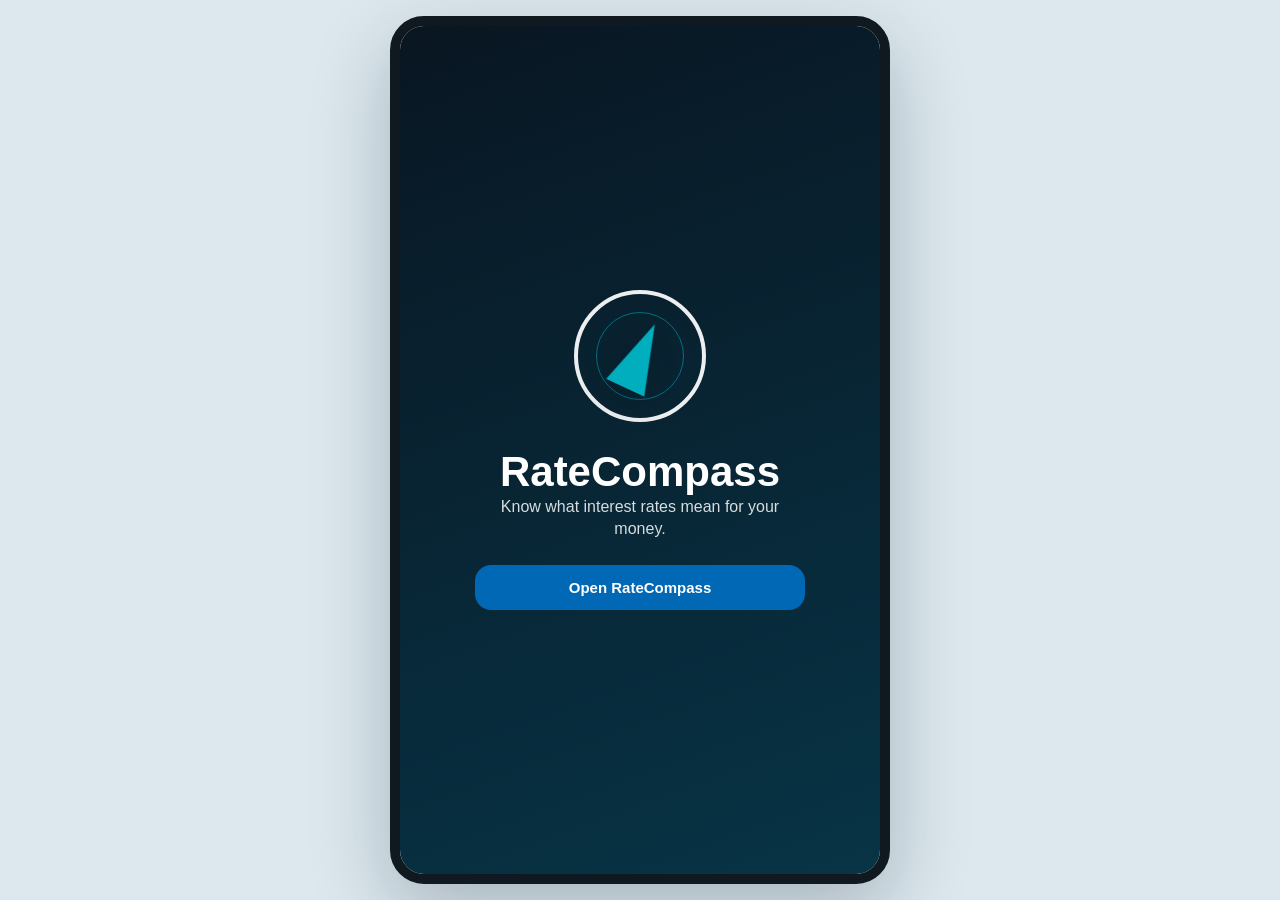
==== index.html @ cbac0922 "Add files via upload" ====
<!doctype html>
<html lang="en">
<head>
  <meta charset="utf-8" />
  <meta name="viewport" content="width=device-width, initial-scale=1" />
  <title>RateCompass Preview</title>
  <style>
    :root {
      --ink: #091622;
      --blue: #0068b4;
      --cyan: #00aebe;
      --green: #24ae7c;
      --amber: #f4a320;
      --mist: #f1f6f9;
      --text: #243342;
      --muted: #6b7886;
      --card: #ffffff;
    }

    * { box-sizing: border-box; }

    html {
      -webkit-text-size-adjust: 100%;
      text-size-adjust: 100%;
    }

    body {
      margin: 0;
      min-height: 100vh;
      background: #dce8ee;
      color: var(--text);
      font-family: -apple-system, BlinkMacSystemFont, "SF Pro Display", "Segoe UI", sans-serif;
      display: grid;
      place-items: center;
      padding: 16px;
    }

    .phone {
      width: min(500px, calc(100vw - 32px));
      height: min(940px, calc(100vh - 32px));
      background: var(--mist);
      overflow: hidden;
      position: relative;
      box-shadow: 0 28px 80px rgba(9, 22, 34, 0.24);
    }

    .screen {
      display: none;
      height: 100%;
      overflow: auto;
      padding: 22px 20px 108px;
    }

    .screen.active { display: block; }

    .onboarding {
      display: flex;
      flex-direction: column;
      align-items: center;
      justify-content: center;
      gap: 26px;
      min-height: calc(100% + 130px);
      text-align: center;
      color: white;
      background: linear-gradient(160deg, var(--ink), #073446);
      margin: -22px -20px -92px;
      padding: 40px 24px;
    }

    .logo {
      width: 132px;
      height: 132px;
      border: 4px solid rgba(255,255,255,.92);
      border-radius: 50%;
      display: grid;
      place-items: center;
      position: relative;
    }

    .logo::before {
      content: "";
      position: absolute;
      inset: 18px;
      border: 1px solid rgba(0,174,190,.55);
      border-radius: 50%;
    }

    .arrow {
      width: 0;
      height: 0;
      border-left: 21px solid transparent;
      border-right: 21px solid transparent;
      border-bottom: 70px solid var(--cyan);
      transform: rotate(25deg);
      filter: drop-shadow(0 8px 18px rgba(0,0,0,.24));
    }

    h1 {
      color: var(--ink);
      margin: 0;
      font-size: 32px;
      letter-spacing: 0;
    }

    h2 {
      margin: 0;
      font-size: 20px;
      color: var(--ink);
    }

    p {
      margin: 0;
      color: var(--muted);
      font-size: 14px;
      line-height: 1.36;
    }

    .onboarding h1 {
      color: white;
      font-size: 42px;
    }

    .onboarding p {
      color: rgba(255,255,255,.84);
      font-size: 16px;
      max-width: 320px;
    }

    .auth-actions {
      width: 100%;
      max-width: 330px;
      display: grid;
      gap: 12px;
      justify-items: stretch;
    }

    .button {
      appearance: none;
      border: 0;
      width: 100%;
      max-width: 330px;
      border-radius: 16px;
      background: var(--blue);
      color: white;
      padding: 14px 16px;
      font-size: 15px;
      font-weight: 700;
      cursor: pointer;
    }

    .secondary-button {
      appearance: none;
      border: 1px solid rgba(255,255,255,.48);
      width: 100%;
      max-width: 330px;
      border-radius: 16px;
      background: transparent;
      color: white;
      padding: 14px 16px;
      font-size: 15px;
      font-weight: 700;
      cursor: pointer;
    }

    .secondary-inline-button {
      appearance: none;
      width: 100%;
      border: 1px solid rgba(0,104,180,.22);
      border-radius: 14px;
      background: white;
      color: var(--blue);
      padding: 13px 16px;
      font-size: 14px;
      font-weight: 800;
      cursor: pointer;
    }

    .ghost-button {
      appearance: none;
      border: 0;
      background: transparent;
      color: rgba(255,255,255,.74);
      padding: 10px 18px;
      font-size: 15px;
      font-weight: 700;
      cursor: pointer;
    }

    .setup-list {
      display: grid;
      gap: 10px;
    }

    .setup-progress {
      display: flex;
      gap: 6px;
      margin: 4px 0 16px;
    }

    .setup-progress span {
      height: 5px;
      flex: 1;
      border-radius: 999px;
      background: #dfe7ec;
    }

    .setup-progress span.active {
      background: var(--blue);
    }

    .setup-hero-card {
      display: grid;
      gap: 12px;
      padding: 18px;
    }

    .setup-hero-card h2 {
      font-size: 24px;
      line-height: 1.12;
    }

    .setup-hero-card p {
      font-size: 15px;
      line-height: 1.38;
    }

    .setup-icon-grid {
      display: grid;
      grid-template-columns: repeat(3, 1fr);
      gap: 10px;
    }

    .setup-icon-tile {
      border-radius: 8px;
      background: var(--mist);
      padding: 12px 8px;
      text-align: center;
      color: var(--ink);
      font-size: 13px;
      font-weight: 850;
    }

    .setup-icon-tile span {
      display: block;
      color: var(--blue);
      font-size: 24px;
      margin-bottom: 6px;
    }

    .setup-choice {
      display: grid;
      grid-template-columns: 32px 1fr;
      gap: 10px;
      align-items: flex-start;
      padding: 12px;
      border-radius: 8px;
      background: white;
      border: 1px solid #dfe7ec;
    }

    .setup-choice span {
      width: 30px;
      height: 30px;
      border-radius: 50%;
      display: grid;
      place-items: center;
      background: rgba(0,104,180,.12);
      color: var(--blue);
      font-weight: 900;
      font-size: 13px;
    }

    .setup-choice b {
      display: block;
      color: var(--ink);
      margin-bottom: 4px;
      font-size: 15px;
      line-height: 1.2;
    }

    .setup-choice p {
      color: var(--muted);
      font-size: 13px;
      line-height: 1.35;
    }

    button.setup-choice {
      width: 100%;
      text-align: left;
      font: inherit;
      color: inherit;
      cursor: pointer;
    }

    button.setup-choice.selected {
      border-color: rgba(0,104,180,.62);
      box-shadow: inset 0 0 0 1px rgba(0,104,180,.22);
      background: rgba(0,104,180,.06);
    }

    .setup-snapshot-metric {
      display: grid;
      grid-template-columns: 1fr auto;
      align-items: center;
      gap: 12px;
      padding: 12px 0;
      border-top: 1px solid #edf2f5;
    }

    .setup-snapshot-metric:first-of-type {
      border-top: 0;
      padding-top: 0;
    }

    .setup-snapshot-metric b {
      display: block;
      color: var(--ink);
      font-size: 15px;
      margin-bottom: 3px;
    }

    .setup-snapshot-metric p {
      font-size: 13px;
    }

    .setup-snapshot-metric strong {
      color: var(--blue);
      font-size: 16px;
      text-align: right;
      white-space: nowrap;
    }

    .header {
      margin: 6px 0 14px;
    }

    .header .sub {
      font-size: 13px;
      font-weight: 600;
      color: var(--muted);
      margin-top: 4px;
    }

    .card {
      background: var(--card);
      border-radius: 8px;
      padding: 16px;
      margin-bottom: 12px;
      box-shadow: 0 1px 0 rgba(9, 22, 34, .04);
    }

    .hero {
      color: white;
      background: linear-gradient(135deg, var(--ink), var(--blue));
    }

    .hero h2,
    .hero p {
      color: white;
    }

    .hero p {
      color: rgba(255,255,255,.84);
      margin-top: 10px;
    }

    .hero-top,
    .row,
    .section-title,
    .metric {
      display: flex;
      align-items: center;
      gap: 12px;
    }

    .section-title {
      color: var(--ink);
      font-size: 18px;
      font-weight: 800;
      margin: 18px 0 10px;
    }

    .icon {
      width: 54px;
      height: 54px;
      border-radius: 12px;
      display: grid;
      place-items: center;
      background: var(--green);
      color: white;
      font-size: 27px;
      font-weight: 900;
      flex: 0 0 auto;
    }

    .gauge {
      margin-top: 16px;
      display: flex;
      align-items: center;
      gap: 12px;
    }

    .ring {
      width: 58px;
      height: 58px;
      border-radius: 50%;
      background:
        radial-gradient(circle at center, var(--ink) 48%, transparent 50%),
        conic-gradient(var(--green) 0 260deg, rgba(255,255,255,.18) 260deg);
      display: grid;
      place-items: center;
      color: white;
      font-size: 13px;
      font-weight: 800;
    }

    .prob-grid,
    .snapshot-grid {
      display: grid;
      grid-template-columns: repeat(3, 1fr);
      gap: 10px;
      margin-top: 14px;
    }

    .snapshot-grid {
      grid-template-columns: repeat(2, 1fr);
    }

    .pill,
    .snapshot {
      background: var(--mist);
      border-radius: 8px;
      padding: 12px;
    }

    .pill span,
    .snapshot span {
      display: block;
      color: var(--muted);
      font-size: 12px;
      font-weight: 700;
    }

    .pill strong,
    .snapshot strong {
      display: block;
      color: var(--blue);
      margin-top: 4px;
      font-size: 20px;
    }

    #rates .prob-grid .pill {
      padding: 10px 8px;
    }

    #rates .prob-grid .pill span {
      font-size: 10.5px;
      line-height: 1.15;
    }

    #rates .prob-grid .pill strong {
      font-size: 15px;
      line-height: 1.15;
    }

    #home .prob-grid .pill strong {
      font-size: 16px;
      line-height: 1.15;
    }

    .source-note,
    .why-note {
      color: var(--muted);
      font-size: 12px;
      font-weight: 600;
      line-height: 1.35;
      margin-top: 10px;
    }

    .hero .source-note {
      color: rgba(255,255,255,.72);
    }

    .source-row {
      display: grid;
      gap: 4px;
      padding: 10px 0;
      border-top: 1px solid #edf2f5;
    }

    .source-row:first-of-type {
      border-top: 0;
      padding-top: 0;
    }

    .source-row-head {
      display: flex;
      justify-content: space-between;
      gap: 10px;
      align-items: center;
      color: var(--ink);
      font-weight: 800;
    }

    .status-badge {
      border-radius: 8px;
      padding: 4px 8px;
      background: rgba(36, 174, 124, .14);
      color: var(--green);
      font-size: 11px;
      font-weight: 900;
      white-space: nowrap;
    }

    .status-badge.sample {
      background: rgba(244, 163, 32, .16);
      color: #9a620f;
    }

    .status-badge.later {
      background: #edf2f5;
      color: var(--muted);
    }

    .snapshot strong {
      font-size: 17px;
    }

    .metric {
      justify-content: space-between;
      padding: 12px 0;
      border-top: 1px solid #edf2f5;
    }

    .metric:first-of-type {
      border-top: 0;
      padding-top: 0;
    }

    .metric strong {
      color: var(--green);
      font-size: 19px;
      white-space: nowrap;
    }

    .segmented {
      display: grid;
      grid-template-columns: repeat(4, 1fr);
      gap: 4px;
      background: #e3edf2;
      padding: 4px;
      border-radius: 10px;
      margin-bottom: 16px;
    }

    .segmented button {
      border: 0;
      border-radius: 8px;
      padding: 9px 4px;
      background: transparent;
      color: var(--muted);
      font-weight: 700;
      cursor: pointer;
    }

    .segmented button.active {
      background: white;
      color: var(--ink);
      box-shadow: 0 1px 4px rgba(9,22,34,.10);
    }

    .term-panel {
      display: grid;
      gap: 10px;
      margin-bottom: 16px;
    }

    .term-panel[hidden],
    #prime-reference-card[hidden] {
      display: none !important;
    }

    .term-label {
      color: var(--ink);
      font-size: 15px;
      font-weight: 800;
    }

    .term-strip {
      display: grid;
      grid-template-columns: repeat(3, minmax(0, 1fr));
      gap: 6px;
      padding: 2px 0;
    }

    .term-strip.two-col {
      grid-template-columns: repeat(2, minmax(0, 1fr));
    }

    .term-strip button {
      border: 1px solid #dfe7ec;
      border-radius: 999px;
      background: white;
      color: var(--ink);
      min-width: 0;
      width: 100%;
      height: 32px;
      padding: 0 6px;
      font-size: 11px;
      font-weight: 800;
      cursor: pointer;
      white-space: nowrap;
    }

    .term-strip button.active {
      border-color: var(--blue);
      background: var(--blue);
      color: white;
    }

    .term-note {
      color: var(--muted);
      font-size: 12px;
      font-weight: 600;
      line-height: 1.35;
    }

    .term-card {
      padding: 14px;
      border-radius: 8px;
      background: var(--mist);
      border: 1px solid #dfe7ec;
    }

    .term-card h3 {
      margin-bottom: 5px;
      color: var(--ink);
      font-size: 15px;
    }

    .term-card p {
      margin: 0;
      color: var(--muted);
      font-size: 13px;
      line-height: 1.4;
    }

    .term-card + .term-card {
      margin-top: 10px;
    }

    .helper-row {
      display: flex;
      align-items: center;
      justify-content: space-between;
      gap: 10px;
      margin-top: 10px;
      color: var(--muted);
      font-size: 12px;
      font-weight: 700;
    }

    .reference-top {
      display: flex;
      align-items: center;
      justify-content: space-between;
      gap: 12px;
      margin-bottom: 14px;
    }

    .reference-badge {
      border-radius: 8px;
      background: var(--mist);
      color: var(--ink);
      padding: 6px 10px;
      font-size: 12px;
      font-weight: 800;
    }

    .reference-grid {
      display: grid;
      grid-template-columns: repeat(2, 1fr);
      gap: 10px;
      margin-bottom: 12px;
    }

    .reference-metric {
      border-radius: 8px;
      background: var(--mist);
      padding: 12px;
    }

    .reference-metric span {
      display: block;
      color: var(--muted);
      font-size: 12px;
      font-weight: 700;
      line-height: 1.3;
    }

    .reference-metric strong {
      display: block;
      color: var(--blue);
      margin-top: 5px;
      font-size: 20px;
    }

    .rate-row {
      display: flex;
      justify-content: space-between;
      align-items: center;
      background: white;
      border-radius: 8px;
      padding: 16px;
      margin-bottom: 10px;
      cursor: grab;
      user-select: none;
      transition: opacity .14s ease, transform .14s ease, box-shadow .14s ease;
    }

    .rate-row.dragging {
      opacity: .52;
      transform: scale(.99);
      box-shadow: 0 8px 18px rgba(9, 22, 34, .12);
    }

    .rate-main {
      display: flex;
      align-items: center;
      gap: 10px;
      min-width: 0;
    }

    .drag-handle {
      color: var(--muted);
      font-size: 17px;
      font-weight: 900;
      line-height: 1;
      cursor: grab;
      flex: 0 0 auto;
    }

    .rate-row strong {
      color: var(--blue);
      font-size: 18px;
    }

    .watchlist-note {
      display: flex;
      justify-content: space-between;
      gap: 12px;
      align-items: center;
      color: var(--muted);
      font-size: 12px;
      font-weight: 600;
      line-height: 1.35;
      margin: -2px 0 12px;
    }

    .plus-badge {
      border-radius: 8px;
      background: rgba(244, 163, 32, .16);
      color: #9a620f;
      padding: 5px 8px;
      font-size: 11px;
      font-weight: 900;
      white-space: nowrap;
    }

    .slider-card label {
      display: flex;
      justify-content: space-between;
      font-weight: 800;
      color: var(--ink);
      margin-bottom: 8px;
    }

    .slider-card h2 {
      margin-bottom: 14px;
    }

    .premium-title {
      display: grid;
      gap: 8px;
      margin: 14px 0 2px;
      padding: 14px;
      border-radius: 8px;
      background: var(--mist);
    }

    .premium-title-top,
    .summary-row {
      display: flex;
      justify-content: space-between;
      align-items: flex-start;
      gap: 12px;
    }

    .premium-title label {
      margin: 0;
    }

    .premium-title .locked-field {
      width: 100%;
      border: 1px solid #dfe7ec;
      border-radius: 12px;
      background: white;
      color: var(--muted);
      padding: 12px;
      font: inherit;
      font-weight: 700;
    }

    .summary-row {
      padding: 12px 0;
      border-top: 1px solid #edf2f5;
    }

    .summary-row:first-of-type {
      border-top: 0;
      padding-top: 0;
    }

    .summary-row b {
      display: block;
      color: var(--ink);
      margin-bottom: 4px;
    }

    .summary-row strong {
      color: var(--blue);
      text-align: right;
      white-space: nowrap;
    }

    .scenario-card {
      margin-top: 0;
    }

    .quote-grid {
      display: grid;
      gap: 12px;
    }

    .quote-field {
      display: grid;
      gap: 7px;
    }

    .quote-field label {
      margin: 0;
      color: var(--ink);
      font-size: 13px;
      font-weight: 800;
    }

    .quote-field input[type="number"] {
      width: 100%;
      border: 0;
      border-radius: 12px;
      background: var(--mist);
      color: var(--ink);
      padding: 13px;
      font: inherit;
      font-weight: 750;
    }

    .quote-options {
      display: grid;
      grid-template-columns: repeat(2, minmax(0, 1fr));
      gap: 8px;
    }

    .quote-options.compact {
      grid-template-columns: repeat(3, minmax(0, 1fr));
    }

    .quote-option {
      border: 1px solid #dfe7ec;
      border-radius: 8px;
      background: var(--mist);
      color: var(--ink);
      padding: 10px 8px;
      min-height: 42px;
      font: inherit;
      font-size: 12px;
      font-weight: 850;
      line-height: 1.15;
      cursor: pointer;
      text-align: center;
    }

    .quote-option.active {
      border-color: var(--blue);
      background: rgba(0,104,180,.12);
      color: var(--blue);
      box-shadow: inset 0 0 0 1px rgba(0,104,180,.18);
    }

    .quote-field[hidden] {
      display: none !important;
    }

    .quote-meter {
      display: grid;
      gap: 12px;
      padding: 14px;
      border-radius: 8px;
      background: var(--mist);
    }

    .quote-meter-top {
      display: flex;
      justify-content: space-between;
      gap: 12px;
      align-items: flex-start;
    }

    .quote-rating {
      color: var(--green);
      font-size: 22px;
      font-weight: 900;
    }

    .benchmark-pill {
      border-radius: 8px;
      background: white;
      color: var(--blue);
      padding: 6px 9px;
      font-size: 12px;
      font-weight: 900;
      white-space: nowrap;
    }

    .meter-bars {
      display: grid;
      grid-template-columns: repeat(5, minmax(0, 1fr));
      gap: 4px;
    }

    .meter-bars span {
      display: block;
      height: 9px;
      border-radius: 4px;
      background: #dfe7ec;
    }

    .guide-card {
      display: grid;
      gap: 12px;
    }

    .guide-top {
      display: flex;
      align-items: flex-start;
      gap: 12px;
    }

    .guide-icon {
      width: 42px;
      height: 42px;
      border-radius: 8px;
      display: grid;
      place-items: center;
      background: var(--mist);
      color: var(--blue);
      font-size: 22px;
      font-weight: 900;
      flex: 0 0 auto;
    }

    .guide-tag {
      display: inline-block;
      margin-top: 4px;
      color: var(--blue);
      font-size: 12px;
      font-weight: 900;
    }

    .guide-steps {
      display: grid;
      gap: 8px;
      padding: 12px;
      border-radius: 8px;
      background: var(--mist);
    }

    .guide-step {
      display: grid;
      grid-template-columns: 22px 1fr;
      gap: 8px;
      color: var(--ink);
      font-size: 13px;
      font-weight: 650;
      line-height: 1.35;
    }

    .guide-step span {
      width: 22px;
      height: 22px;
      border-radius: 50%;
      display: grid;
      place-items: center;
      background: rgba(36, 174, 124, .14);
      color: var(--green);
      font-size: 12px;
      font-weight: 900;
    }

    .date-row {
      display: grid;
      gap: 8px;
      margin-top: 14px;
    }

    .date-row label {
      margin-bottom: 0;
    }

    .date-row input {
      width: 100%;
      border: 0;
      border-radius: 14px;
      background: var(--mist);
      color: var(--ink);
      padding: 14px;
      font: inherit;
      font-weight: 700;
    }

    .upgrade-row {
      display: flex;
      align-items: flex-start;
      gap: 12px;
      margin-top: 16px;
      padding: 14px;
      border-radius: 8px;
      background: var(--mist);
    }

    .upgrade-button,
    .premium-title.upgrade-button,
    .watchlist-note.upgrade-button {
      width: 100%;
      border: 0;
      color: inherit;
      font: inherit;
      text-align: left;
      cursor: pointer;
    }

    .upgrade-button:hover,
    .premium-title.upgrade-button:hover,
    .watchlist-note.upgrade-button:hover {
      box-shadow: inset 0 0 0 2px rgba(0,104,180,.14);
    }

    .lock-dot {
      width: 26px;
      height: 26px;
      border-radius: 50%;
      display: grid;
      place-items: center;
      background: rgba(244, 163, 32, .16);
      color: var(--amber);
      font-size: 13px;
      font-weight: 900;
      flex: 0 0 auto;
    }

    .upgrade-row b {
      display: block;
      color: var(--ink);
      margin-bottom: 3px;
    }

    .plan-card {
      display: grid;
      gap: 14px;
    }

    .plan-head {
      display: flex;
      justify-content: space-between;
      align-items: flex-start;
      gap: 12px;
    }

    .plan-price {
      color: var(--blue);
      font-size: 30px;
      font-weight: 900;
      margin-top: 4px;
    }

    .plan-badge {
      color: var(--green);
      background: rgba(36, 174, 124, .14);
      border-radius: 8px;
      padding: 6px 9px;
      font-size: 11px;
      font-weight: 900;
      white-space: nowrap;
    }

    .plan-features {
      display: grid;
      gap: 9px;
    }

    .plan-feature,
    .compare-row {
      display: grid;
      gap: 8px;
    }

    .plan-feature {
      grid-template-columns: 18px 1fr;
      color: var(--ink);
      font-size: 13px;
      font-weight: 650;
    }

    .plan-feature span {
      color: var(--green);
      font-weight: 900;
    }

    .trial-button {
      width: 100%;
      border: 0;
      border-radius: 8px;
      background: var(--blue);
      color: white;
      padding: 12px;
      font: inherit;
      font-size: 14px;
      font-weight: 900;
      cursor: pointer;
    }

    .trial-button.plus {
      background: var(--green);
    }

    .compare-grid {
      display: grid;
      grid-template-columns: 1fr 1fr;
      gap: 10px;
    }

    .compare-pill {
      padding: 10px;
      border-radius: 8px;
      background: var(--mist);
      font-size: 12px;
      font-weight: 750;
    }

    .compare-pill span {
      display: block;
      color: var(--blue);
      font-size: 11px;
      font-weight: 900;
      margin-bottom: 3px;
    }

    .plan-compare {
      display: grid;
      grid-template-columns: 1fr 1fr;
      gap: 8px;
    }

    .plan-column {
      border: 1px solid #dfe7ec;
      border-radius: 8px;
      background: white;
      padding: 12px;
      display: grid;
      gap: 8px;
      align-content: start;
    }

    .plan-column.plus {
      border-color: rgba(36, 174, 124, .45);
      background: rgba(36, 174, 124, .06);
    }

    .plan-column h2 {
      font-size: 17px;
    }

    .plan-column .plan-price {
      font-size: 22px;
    }

    .alternate-price {
      color: var(--muted);
      font-size: 12px;
      font-weight: 800;
      margin-top: -4px;
    }

    .plan-column p {
      font-size: 13px;
      line-height: 1.35;
    }

    .plan-value-preview {
      display: grid;
      grid-template-columns: repeat(2, 1fr);
      gap: 8px;
      margin-top: 10px;
    }

    .plan-value-item {
      border-radius: 8px;
      background: var(--mist);
      padding: 10px;
      display: grid;
      gap: 4px;
    }

    .plan-value-item span {
      color: var(--blue);
      font-size: 12px;
      font-weight: 900;
      text-transform: uppercase;
    }

    .plan-value-item b {
      color: var(--ink);
      font-size: 13px;
      line-height: 1.2;
    }

    .plan-timeline {
      display: grid;
      gap: 8px;
      margin-top: 10px;
    }

    .plan-timeline-step {
      display: grid;
      grid-template-columns: 58px 1fr;
      gap: 10px;
      align-items: start;
      padding: 10px;
      border-radius: 8px;
      background: var(--mist);
    }

    .plan-timeline-step span {
      color: var(--blue);
      font-size: 12px;
      font-weight: 900;
    }

    .plan-timeline-step b {
      display: block;
      color: var(--ink);
      font-size: 14px;
      margin-bottom: 3px;
    }

    .plan-timeline-step p {
      font-size: 12px;
      line-height: 1.35;
    }

    .billing-toggle {
      display: grid;
      grid-template-columns: 1fr 1fr;
      gap: 6px;
      padding: 5px;
      border-radius: 10px;
      background: #dfe7ec;
      margin: 10px 0 0;
    }

    .billing-toggle button {
      border: 0;
      border-radius: 8px;
      background: transparent;
      color: var(--muted);
      padding: 9px;
      font: inherit;
      font-size: 13px;
      font-weight: 900;
      cursor: pointer;
    }

    .billing-toggle button.active {
      background: white;
      color: var(--blue);
      box-shadow: 0 1px 0 rgba(9, 22, 34, .05);
    }

    .save-note {
      display: inline-flex;
      align-items: center;
      justify-content: center;
      width: fit-content;
      border-radius: 999px;
      padding: 5px 9px;
      background: rgba(244, 163, 32, .16);
      color: #9a620f;
      font-size: 10.5px;
      font-weight: 900;
    }

    .feature-compare {
      display: grid;
      gap: 0;
      border: 1px solid #dfe7ec;
      border-radius: 8px;
      overflow: hidden;
      background: white;
    }

    .feature-compare-row {
      display: grid;
      grid-template-columns: 1.15fr .85fr .85fr;
      gap: 0;
      border-top: 1px solid #edf2f5;
      font-size: 12px;
      line-height: 1.3;
    }

    .feature-compare-row:first-child {
      border-top: 0;
      background: var(--mist);
      color: var(--ink);
      font-weight: 900;
    }

    .feature-compare-row div {
      padding: 10px;
      border-left: 1px solid #edf2f5;
    }

    .feature-compare-row div:first-child {
      border-left: 0;
      color: var(--ink);
      font-weight: 800;
    }

    .feature-compare-row div:nth-child(2),
    .feature-compare-row div:nth-child(3) {
      text-align: center;
      font-weight: 750;
    }

    .question-stack {
      display: grid;
      gap: 10px;
      margin-top: 14px;
    }

    .question-button {
      width: 100%;
      border: 1px solid #dfe7ec;
      border-radius: 8px;
      background: white;
      color: var(--ink);
      padding: 14px;
      font: inherit;
      font-weight: 800;
      text-align: left;
      cursor: pointer;
    }

    .question-button span {
      display: block;
      color: var(--muted);
      font-size: 12px;
      font-weight: 650;
      margin-top: 5px;
      line-height: 1.4;
    }

    .question-button:hover {
      border-color: rgba(0,104,180,.34);
      box-shadow: inset 0 0 0 1px rgba(0,104,180,.12);
    }

    .insight-result {
      display: grid;
      gap: 12px;
    }

    .insight-result strong {
      color: var(--blue);
      font-size: 26px;
      line-height: 1.05;
    }

    .benefit-list {
      display: grid;
      gap: 10px;
    }

    .benefit-list div {
      display: grid;
      grid-template-columns: 24px 1fr;
      gap: 10px;
      align-items: flex-start;
      font-size: 13px;
      font-weight: 750;
      color: var(--ink);
    }

    .benefit-list span {
      width: 22px;
      height: 22px;
      border-radius: 50%;
      display: grid;
      place-items: center;
      background: rgba(36, 174, 124, .14);
      color: var(--green);
      font-size: 12px;
      font-weight: 900;
    }

    .form {
      display: grid;
      gap: 14px;
    }

    .form .button {
      max-width: none;
      justify-self: stretch;
    }

    .field {
      width: 100%;
      border: 0;
      border-radius: 14px;
      background: white;
      color: var(--ink);
      padding: 14px;
      font: inherit;
      font-size: 15px;
      outline: none;
    }

    .field:focus {
      box-shadow: 0 0 0 3px rgba(0,104,180,.18);
    }

    .link-button {
      appearance: none;
      border: 0;
      background: transparent;
      color: var(--blue);
      font-size: 15px;
      font-weight: 800;
      cursor: pointer;
      padding: 8px;
    }

    .button:disabled {
      cursor: not-allowed;
      opacity: .48;
    }

    .form-note {
      color: var(--muted);
      font-size: 13px;
      font-weight: 600;
      text-align: center;
      min-height: 18px;
    }

    .form-note.error {
      color: #b22f39;
    }

    input[type="range"] {
      width: 100%;
      accent-color: var(--blue);
    }

    .toggle {
      display: flex;
      justify-content: space-between;
      align-items: center;
      gap: 14px;
      padding: 12px 0;
      border-top: 1px solid #edf2f5;
      font-weight: 700;
      color: var(--ink);
      position: relative;
    }

    .toggle-copy {
      display: flex;
      align-items: center;
      gap: 8px;
      min-width: 0;
    }

    .info-dot {
      width: 20px;
      height: 20px;
      border-radius: 50%;
      display: inline-grid;
      place-items: center;
      background: var(--mist);
      color: var(--blue);
      font-size: 12px;
      font-weight: 900;
      flex: 0 0 auto;
      cursor: help;
    }

    .info-dot:focus-visible {
      outline: 3px solid rgba(0,104,180,.22);
      outline-offset: 2px;
    }

    .tooltip {
      position: absolute;
      left: 0;
      right: 0;
      top: calc(100% - 4px);
      z-index: 5;
      padding: 12px;
      border-radius: 8px;
      background: var(--ink);
      color: white;
      font-size: 13px;
      font-weight: 600;
      line-height: 1.35;
      opacity: 0;
      transform: translateY(-4px);
      pointer-events: none;
      transition: opacity .16s ease, transform .16s ease;
      transition-delay: 0s;
      box-shadow: 0 14px 35px rgba(9, 22, 34, .28);
    }

    .toggle.tooltip-active .tooltip {
      opacity: 1;
      transform: translateY(0);
      transition-delay: .55s;
    }

    .switch {
      appearance: none;
      border: 0;
      width: 48px;
      height: 28px;
      border-radius: 20px;
      background: var(--blue);
      padding: 3px;
      cursor: pointer;
      flex: 0 0 auto;
      transition: background .16s ease;
    }

    .switch::after {
      content: "";
      display: block;
      width: 22px;
      height: 22px;
      border-radius: 50%;
      background: white;
      margin-left: auto;
      transition: margin .16s ease;
      box-shadow: 0 1px 4px rgba(9, 22, 34, .18);
    }

    .switch.off {
      background: #c5d0d8;
    }

    .switch.off::after {
      margin-left: 0;
    }

    .tabbar {
      position: absolute;
      left: 0;
      right: 0;
      bottom: 0;
      display: grid;
      grid-template-columns: repeat(5, 1fr);
      background: #ffffff;
      border-top: 1px solid #cfdce5;
      padding: 11px 6px 18px;
      box-shadow: 0 -10px 26px rgba(9, 22, 34, .12);
      z-index: 20;
    }

    .tabbar[hidden] {
      display: none !important;
    }

    .tabbar button {
      border: 0;
      background: transparent;
      color: #4f6070;
      font-size: 12px;
      font-weight: 800;
      cursor: pointer;
      display: grid;
      justify-items: center;
      align-items: center;
      gap: 4px;
      min-width: 0;
      text-align: center;
    }

    .tabbar button.active {
      color: var(--blue);
    }

    .emoji {
      display: inline-grid;
      place-items: center;
      width: 32px;
      height: 28px;
      font-size: 22px;
      line-height: 1;
      border-radius: 999px;
    }

    .emoji-large {
      font-size: 27px;
    }

    .tabbar button.active .emoji {
      background: rgba(0,104,180,.12);
    }

    .profile-icon {
      width: 32px;
      height: 28px;
      font-size: 0;
    }

    .profile-icon svg {
      width: 24px;
      height: 24px;
      display: block;
    }

    @media (min-width: 700px) {
      .phone {
        border-radius: 34px;
        border: 10px solid #101820;
      }
    }

    @media (max-width: 699px) {
      body {
        padding: 0;
        place-items: stretch;
      }

      .phone {
        width: 100vw;
        height: 100dvh;
        min-height: 100vh;
        box-shadow: none;
      }

      .screen {
        padding: 18px 16px 96px;
      }

      .onboarding {
        margin: -18px -16px -80px;
        min-height: calc(100% + 112px);
      }

      .logo {
        width: 116px;
        height: 116px;
      }

      .arrow {
        border-left-width: 18px;
        border-right-width: 18px;
        border-bottom-width: 62px;
      }

      .onboarding h1 {
        font-size: 38px;
      }
    }

    @media (max-width: 430px) {
      h1 {
        font-size: 28px;
      }

      h2 {
        font-size: 18px;
      }

      p {
        font-size: 13px;
        line-height: 1.32;
      }

      .screen {
        padding: 14px 12px 82px;
      }

      .header {
        margin: 4px 0 10px;
      }

      .header .sub {
        font-size: 12px;
      }

      .card {
        padding: 12px;
        margin-bottom: 9px;
      }

      .button,
      .secondary-button,
      .secondary-inline-button,
      .trial-button {
        padding: 11px 12px;
        font-size: 13px;
        border-radius: 10px;
      }

      .field {
        padding: 12px;
        font-size: 14px;
        border-radius: 10px;
      }

      .form,
      .auth-actions,
      .setup-list,
      .quote-grid {
        gap: 9px;
      }

      .onboarding {
        gap: 18px;
        margin: -14px -12px -66px;
        min-height: calc(100% + 88px);
        padding: 28px 18px;
      }

      .onboarding h1 {
        font-size: 34px;
      }

      .onboarding p {
        font-size: 14px;
      }

      .logo {
        width: 104px;
        height: 104px;
      }

      .logo::before {
        inset: 14px;
      }

      .arrow {
        border-left-width: 16px;
        border-right-width: 16px;
        border-bottom-width: 54px;
      }

      .setup-progress {
        margin-bottom: 10px;
      }

      .setup-hero-card {
        gap: 9px;
        padding: 14px;
      }

      .setup-hero-card h2 {
        font-size: 20px;
      }

      .setup-hero-card p {
        font-size: 13px;
      }

      .setup-icon-grid,
      .plan-value-preview {
        gap: 7px;
      }

      .setup-icon-tile,
      .plan-value-item {
        padding: 8px 7px;
        font-size: 12px;
      }

      .setup-icon-tile span {
        font-size: 20px;
        margin-bottom: 4px;
      }

      .setup-choice {
        grid-template-columns: 28px 1fr;
        gap: 8px;
        padding: 9px;
      }

      .setup-choice span {
        width: 26px;
        height: 26px;
        font-size: 11px;
      }

      .setup-choice b {
        font-size: 13px;
        margin-bottom: 2px;
      }

      .setup-choice p {
        font-size: 12px;
      }

      .setup-snapshot-metric {
        padding: 9px 0;
      }

      .setup-snapshot-metric b,
      .setup-snapshot-metric strong {
        font-size: 13px;
      }

      .section-title {
        font-size: 16px;
        margin: 14px 0 8px;
      }

      .icon {
        width: 46px;
        height: 46px;
        font-size: 23px;
      }

      .prob-grid,
      .snapshot-grid,
      .reference-grid {
        gap: 7px;
      }

      .pill,
      .snapshot,
      .reference-metric {
        padding: 9px;
      }

      .pill strong,
      .snapshot strong,
      .reference-metric strong {
        font-size: 16px;
      }

      .plan-compare {
        gap: 7px;
      }

      .plan-column {
        padding: 10px;
        gap: 7px;
      }

      .plan-column h2 {
        font-size: 15px;
      }

      .plan-column .plan-price {
        font-size: 19px;
      }

      .alternate-price,
      .plan-column p,
      .plan-timeline-step p {
        font-size: 11px;
      }

      .plan-value-item span,
      .plan-timeline-step span {
        font-size: 10px;
      }

      .plan-value-item b,
      .plan-timeline-step b {
        font-size: 12px;
      }

      .plan-timeline {
        gap: 7px;
      }

      .plan-timeline-step {
        grid-template-columns: 48px 1fr;
        gap: 8px;
        padding: 8px;
      }

      .feature-compare-row {
        grid-template-columns: 1.05fr .75fr .75fr;
        font-size: 10.5px;
      }

      .feature-compare-row div {
        padding: 7px 5px;
      }

      .tabbar {
        padding: 7px 4px 9px;
      }

      .tabbar button {
        font-size: 10px;
        gap: 2px;
      }

      .emoji,
      .profile-icon {
        width: 28px;
        height: 24px;
        font-size: 19px;
      }

      .emoji-large {
        font-size: 22px;
      }

      .profile-icon svg {
        width: 21px;
        height: 21px;
      }
    }
  </style>
</head>
<body>
  <main class="phone" aria-label="RateCompass app preview">
    <section id="onboarding" class="screen active">
      <div class="onboarding">
        <div class="logo"><div class="arrow"></div></div>
        <div>
          <h1>RateCompass</h1>
          <p>Know what interest rates mean for your money.</p>
        </div>
        <button class="button" onclick="showAuth()">Open RateCompass</button>
      </div>
    </section>

    <section id="auth" class="screen">
      <div class="onboarding">
        <div class="logo"><div class="arrow"></div></div>
        <div>
          <h1>Welcome to RateCompass</h1>
          <p>Sign in to save your profile, rate alerts, and personal impact estimates.</p>
        </div>
        <div class="auth-actions">
          <button class="button" onclick="showScreen('signup')">Create Account</button>
          <button class="secondary-button" onclick="showScreen('login')">Sign In</button>
          <button class="ghost-button" onclick="showApp()">Preview Without Account</button>
        </div>
      </div>
    </section>

    <section id="login" class="screen">
      <div class="header">
        <h1>Sign In</h1>
        <div class="sub">Continue tracking your rates and alerts.</div>
      </div>
      <div class="form">
        <input id="login-email" class="field" type="email" placeholder="Email" autocomplete="email" />
        <input id="login-password" class="field" type="password" placeholder="Password" autocomplete="current-password" />
        <button id="login-submit" class="button" onclick="validateLogin()">Sign In</button>
        <div id="login-note" class="form-note">Prototype sign-in only; no password is sent yet.</div>
        <button class="secondary-inline-button" onclick="showApp()">Preview Without Account</button>
        <button class="link-button" onclick="showScreen('auth')">Back</button>
      </div>
      <div class="card" style="margin-top:18px;">
        <h2>Saved to your profile</h2>
        <p>Bank of Canada alerts, personal rate impact estimates, and mortgage, savings, GIC, and prime tracking.</p>
      </div>
    </section>

    <section id="signup" class="screen">
      <div class="header">
        <h1>Create Account</h1>
        <div class="sub">Save your RateCompass profile and notification settings.</div>
      </div>
      <div class="form">
        <input id="signup-name" class="field" type="text" placeholder="Full Name" autocomplete="name" />
        <input id="signup-email" class="field" type="email" placeholder="Email" autocomplete="email" />
        <input id="signup-password" class="field" type="password" placeholder="Password" autocomplete="new-password" />
        <input id="signup-confirm" class="field" type="password" placeholder="Confirm Password" autocomplete="new-password" />
        <button id="signup-submit" class="button" onclick="validateSignup()" disabled>Create Account</button>
        <div id="signup-note" class="form-note error">Enter your name to continue.</div>
        <button class="secondary-inline-button" onclick="showApp()">Preview Without Account</button>
        <button class="link-button" onclick="showScreen('auth')">Back</button>
      </div>
      <div class="card" style="margin-top:18px;">
        <h2>What this enables</h2>
        <p>Rate alerts, saved impact assumptions, renewal timing, and future RateCompass Plus reports.</p>
      </div>
    </section>

    <section id="account-setup-value" class="screen">
      <div class="header">
        <h1>Quick Setup</h1>
        <div class="sub">Make RateCompass fit your situation</div>
      </div>
      <div class="setup-progress"><span class="active"></span><span></span><span></span><span></span><span></span></div>
      <div class="card setup-hero-card">
        <h2>Rates can affect more than one part of your money.</h2>
        <p>Answer a few quick questions and RateCompass will show the tools that matter most for you.</p>
        <div class="setup-icon-grid">
          <div class="setup-icon-tile"><span>⌂</span>Mortgage</div>
          <div class="setup-icon-tile"><span>%</span>Savings</div>
          <div class="setup-icon-tile"><span>↔</span>Debt</div>
        </div>
      </div>
      <button class="trial-button" type="button" onclick="showScreen('account-setup-priorities')">Start setup</button>
      <button class="link-button" type="button" onclick="showApp()">Skip setup</button>
    </section>

    <section id="account-setup-priorities" class="screen">
      <div class="header">
        <h1>Your Mortgage Picture</h1>
        <div class="sub">Step 1 of 4</div>
      </div>
      <div class="setup-progress"><span class="active"></span><span class="active"></span><span></span><span></span><span></span></div>
      <div class="card">
        <h2>Do you currently have a mortgage?</h2>
        <div class="setup-list" style="margin-top:14px;">
          <button class="setup-choice selected" type="button" data-setup-group="mortgage" onclick="selectSetupAnswer('mortgage', 'one', this)"><span>1</span><p><b>Yes, one mortgage</b>Track one renewal and compare quotes.</p></button>
          <button class="setup-choice" type="button" data-setup-group="mortgage" onclick="selectSetupAnswer('mortgage', 'multiple', this)"><span>2</span><p><b>Yes, more than one</b>Multiple renewals and properties.</p></button>
          <button class="setup-choice" type="button" data-setup-group="mortgage" onclick="selectSetupAnswer('mortgage', 'future', this)"><span>3</span><p><b>Not yet, I may buy</b>Prepare before speaking with a lender.</p></button>
          <button class="setup-choice" type="button" data-setup-group="mortgage" onclick="selectSetupAnswer('mortgage', 'none', this)"><span>4</span><p><b>No mortgage focus</b>Show savings, GICs, debt, and rate alerts.</p></button>
        </div>
      </div>
      <button class="trial-button" type="button" onclick="showScreen('account-setup-timing')">Continue</button>
      <button class="link-button" type="button" onclick="showScreen('account-setup-value')">Back</button>
    </section>

    <section id="account-setup-timing" class="screen">
      <div class="header">
        <h1>Timing Matters</h1>
        <div class="sub">Step 2 of 4</div>
      </div>
      <div class="setup-progress"><span class="active"></span><span class="active"></span><span class="active"></span><span></span><span></span></div>
      <div class="card">
        <h2>Any mortgage decision in the next year?</h2>
        <div class="setup-list" style="margin-top:14px;">
          <button class="setup-choice selected" type="button" data-setup-group="timing" onclick="selectSetupAnswer('timing', 'oneYear', this)"><span>✓</span><p><b>Yes, within 12 months</b>Useful for reminders and quote checks.</p></button>
          <button class="setup-choice" type="button" data-setup-group="timing" onclick="selectSetupAnswer('timing', 'later', this)"><span>2</span><p><b>Later than a year</b>Watch trends before it gets urgent.</p></button>
          <button class="setup-choice" type="button" data-setup-group="timing" onclick="selectSetupAnswer('timing', 'notSure', this)"><span>?</span><p><b>Not sure yet</b>Keep the big rate signals visible.</p></button>
        </div>
      </div>
      <button class="trial-button" type="button" onclick="showScreen('account-setup-savings')">Continue</button>
      <button class="link-button" type="button" onclick="showScreen('account-setup-priorities')">Back</button>
    </section>

    <section id="account-setup-savings" class="screen">
      <div class="header">
        <h1>Savings & GICs</h1>
        <div class="sub">Step 3 of 4</div>
      </div>
      <div class="setup-progress"><span class="active"></span><span class="active"></span><span class="active"></span><span class="active"></span><span></span></div>
      <div class="card">
        <h2>Do you hold savings or GICs?</h2>
        <div class="setup-list" style="margin-top:14px;">
          <button class="setup-choice selected" type="button" data-setup-group="savings" onclick="selectSetupAnswer('savings', 'both', this)"><span>%</span><p><b>Yes, savings and GICs</b>Compare rates and maturity timing.</p></button>
          <button class="setup-choice" type="button" data-setup-group="savings" onclick="selectSetupAnswer('savings', 'savings', this)"><span>$</span><p><b>Savings only</b>Watch everyday and high-interest rates.</p></button>
          <button class="setup-choice" type="button" data-setup-group="savings" onclick="selectSetupAnswer('savings', 'gic', this)"><span>G</span><p><b>GICs only</b>Track maturity and reinvestment windows.</p></button>
          <button class="setup-choice" type="button" data-setup-group="savings" onclick="selectSetupAnswer('savings', 'none', this)"><span>-</span><p><b>Not right now</b>Keep this lighter in your setup.</p></button>
        </div>
      </div>
      <button class="trial-button" type="button" onclick="showScreen('account-setup-goal')">Continue</button>
      <button class="link-button" type="button" onclick="showScreen('account-setup-timing')">Back</button>
    </section>

    <section id="account-setup-goal" class="screen">
      <div class="header">
        <h1>Your Main Goal</h1>
        <div class="sub">Step 4 of 4</div>
      </div>
      <div class="setup-progress"><span class="active"></span><span class="active"></span><span class="active"></span><span class="active"></span><span class="active"></span></div>
      <div class="card">
        <h2>What matters most right now?</h2>
        <div class="setup-list" style="margin-top:14px;">
          <button class="setup-choice selected" type="button" data-setup-group="goal" onclick="selectSetupAnswer('goal', 'lowerPayments', this)"><span>↓</span><p><b>Lower payments</b>Focus on mortgage and debt impact.</p></button>
          <button class="setup-choice" type="button" data-setup-group="goal" onclick="selectSetupAnswer('goal', 'growSavings', this)"><span>↑</span><p><b>Grow savings</b>Find better savings and GIC opportunities.</p></button>
          <button class="setup-choice" type="button" data-setup-group="goal" onclick="selectSetupAnswer('goal', 'reduceDebt', this)"><span>↔</span><p><b>Reduce debt costs</b>Watch prime-linked borrowing.</p></button>
          <button class="setup-choice" type="button" data-setup-group="goal" onclick="selectSetupAnswer('goal', 'stayInformed', this)"><span>i</span><p><b>Stay informed</b>Keep important rate moves visible.</p></button>
        </div>
      </div>
      <button class="trial-button" type="button" onclick="showSetupSummary()">See my snapshot</button>
      <button class="link-button" type="button" onclick="showScreen('account-setup-savings')">Back</button>
    </section>

    <section id="account-setup-summary" class="screen">
      <div class="header">
        <h1>Your Snapshot</h1>
        <div class="sub">A calmer starting point</div>
      </div>
      <div class="card setup-hero-card">
        <h2 id="setup-summary-title">Your first focus is mortgage timing.</h2>
        <p id="setup-summary-copy">RateCompass will help you watch renewal timing, compare quotes, and understand rate movement before the decision feels rushed.</p>
      </div>
      <div class="card">
        <h2>Recommended focus</h2>
        <div style="margin-top:10px;">
          <div class="setup-snapshot-metric"><div><b id="setup-benefit-one-title">Renewal visibility</b><p id="setup-benefit-one">Track rate direction and what it could mean for payment planning.</p></div><strong id="setup-metric-one">High</strong></div>
          <div class="setup-snapshot-metric"><div><b id="setup-benefit-two-title">Rate Check</b><p id="setup-benefit-two">Compare bank quotes before accepting them.</p></div><strong id="setup-metric-two">Useful</strong></div>
          <div class="setup-snapshot-metric"><div><b id="setup-benefit-three-title">Alerts</b><p id="setup-benefit-three">Watch Bank of Canada decisions and personal rate moments.</p></div><strong id="setup-metric-three">2 Core</strong></div>
        </div>
      </div>
      <button id="snapshot-see-plans" class="trial-button plus" type="button" onclick="goToPlansFromSnapshot()">See plans</button>
      <button id="snapshot-continue-preview" class="secondary-inline-button" type="button" onclick="continueFromSnapshot()">Continue with preview</button>
      <button class="link-button" type="button" onclick="showScreen('account-setup-goal')">Back</button>
    </section>

    <section id="home" class="screen">
      <div class="header">
        <h1 id="home-greeting">Good Morning</h1>
        <div class="sub">RateCompass by The Wealth Map</div>
      </div>

      <div class="card hero">
        <div class="hero-top">
          <div class="icon">⌖</div>
          <div>
            <div style="opacity:.78;font-weight:700;">RateCompass Signal</div>
            <h2>Reference Baseline</h2>
          </div>
        </div>
        <p>Verified rate anchors are in place. Forecast signals stay muted until a live model is connected.</p>
        <div class="gauge">
          <div class="ring">Ref</div>
          <div>
            <div style="opacity:.7;font-size:12px;font-weight:700;">BoC policy / Prime</div>
            <strong id="home-reference-rates">2.25% / 4.45%</strong>
          </div>
        </div>
        <p id="home-trust-note" class="source-note">Reference values checked Jun 5-10, 2026. Institution rows remain sample until live feeds are connected.</p>
      </div>

      <div class="card">
        <h2>Next Bank of Canada Decision</h2>
        <p id="next-boc-date" style="margin-top:4px;">Jul 15, 2026</p>
        <div class="prob-grid">
          <div class="pill"><span>Policy rate</span><strong id="home-policy-rate">2.25%</strong></div>
          <div class="pill"><span>Last decision</span><strong style="color:var(--cyan)">Hold</strong></div>
          <div class="pill"><span>Movement</span><strong style="color:var(--green)">Unchanged</strong></div>
        </div>
        <p id="home-policy-note" style="margin-top:12px;font-size:12px;">Held Jun 10, 2026. Last cut Oct 29, 2025. Forecast probabilities are hidden until a live model is connected.</p>
        <p class="source-note">Verified source: Bank of Canada policy-rate reference.</p>
      </div>

      <div class="section-title">Today's Snapshot</div>
      <div class="snapshot-grid">
        <div class="snapshot"><span>Mortgage</span><strong style="color:var(--green)">Likely Lower</strong></div>
        <div class="snapshot"><span>Savings</span><strong>Stable</strong></div>
        <div class="snapshot"><span>GIC</span><strong style="color:var(--amber)">Mixed</strong></div>
        <div class="snapshot"><span>Prime</span><strong style="color:var(--cyan)">Hold</strong></div>
      </div>

      <div class="card" style="margin-top:14px;">
        <h2>For You</h2>
        <div class="metric"><div><b>Mortgage renewal</b><p>possible savings if rates soften</p></div><strong>$94/mo</strong></div>
        <div class="metric"><div><b>Savings account</b><p>possible upside from switching</p></div><strong style="color:var(--blue)">$180/yr</strong></div>
        <div class="metric"><div><b>Line of credit</b><p>prime-linked debt can move quickly</p></div><strong style="color:var(--amber)">Watch</strong></div>
      </div>

      <div class="card">
        <h2>Guidance</h2>
        <p>Turn rate signals into practical questions and next steps.</p>
        <button class="link-button" onclick="openGuidance()">Open Guidance</button>
      </div>
    </section>

    <section id="rates" class="screen">
      <div class="header">
        <h1>Rates</h1>
        <div class="sub">Canada-first market view</div>
      </div>
      <div class="segmented">
        <button class="active" data-rate-tab="mortgage" onclick="selectRateCategory('mortgage', this)">Mortgage</button>
        <button data-rate-tab="savings" onclick="selectRateCategory('savings', this)">Savings</button>
        <button data-rate-tab="gic" onclick="selectRateCategory('gic', this)">GIC</button>
        <button data-rate-tab="prime" onclick="selectRateCategory('prime', this)">Prime</button>
      </div>
      <div id="mortgage-term-panel" class="term-panel">
        <div class="term-label">Mortgage Term</div>
        <div class="term-strip" aria-label="Mortgage term options">
          <button data-mortgage-term="oneYearFixed" onclick="selectMortgageTerm('oneYearFixed')">1Y Fixed</button>
          <button data-mortgage-term="twoYearFixed" onclick="selectMortgageTerm('twoYearFixed')">2Y Fixed</button>
          <button data-mortgage-term="threeYearFixed" onclick="selectMortgageTerm('threeYearFixed')">3Y Fixed</button>
          <button data-mortgage-term="fourYearFixed" onclick="selectMortgageTerm('fourYearFixed')">4Y Fixed</button>
          <button class="active" data-mortgage-term="fiveYearFixed" onclick="selectMortgageTerm('fiveYearFixed')">5Y Fixed</button>
          <button data-mortgage-term="fiveYearVariable" onclick="selectMortgageTerm('fiveYearVariable')">5Y Variable</button>
        </div>
        <div class="term-note">V1 includes common term views. Personalized term-fit guidance stays a future Plus feature.</div>
        <div class="helper-row"><span>New to rate terms?</span><button class="link-button" type="button" onclick="openTerms('rates')">View terms</button></div>
      </div>
      <div id="savings-type-panel" class="term-panel" hidden>
        <div class="term-label">Savings Type</div>
        <div class="term-strip two-col" aria-label="Savings type options">
          <button data-savings-type="standard" onclick="selectSavingsType('standard')">Standard</button>
          <button class="active" data-savings-type="highInterest" onclick="selectSavingsType('highInterest')">High Interest</button>
        </div>
        <div class="term-note">Promo rates are sample rows and may have short expiry windows or conditions.</div>
        <div class="helper-row"><span>Standard, high interest, promo?</span><button class="link-button" type="button" onclick="openTerms('rates')">View terms</button></div>
      </div>
      <div id="gic-type-panel" class="term-panel" hidden>
        <div class="term-label">GIC Type</div>
        <div class="term-strip" aria-label="GIC type options">
          <button class="active" data-gic-type="nonRedeemable" onclick="selectGICType('nonRedeemable')">Non-red.</button>
          <button data-gic-type="redeemable" onclick="selectGICType('redeemable')">Redeemable</button>
          <button data-gic-type="cashable" onclick="selectGICType('cashable')">Cashable</button>
        </div>
        <div class="term-note">Redeemable and cashable GICs usually trade a lower rate for earlier access.</div>
        <div class="helper-row"><span>Unsure which GIC type fits?</span><button class="link-button" type="button" onclick="openTerms('rates')">View terms</button></div>
      </div>
      <div id="prime-reference-card" class="card" hidden>
        <div class="reference-top">
          <h2>Policy And Prime Reference</h2>
          <span class="reference-badge">Verified</span>
        </div>
        <div class="reference-grid">
          <div class="reference-metric"><span>Bank of Canada policy rate</span><strong style="color:var(--cyan)">2.25%</strong></div>
          <div class="reference-metric"><span>Major bank prime rate</span><strong>4.45%</strong></div>
        </div>
        <p style="font-size:12px;">Held Jun 10, 2026. Prime as of Jun 5, 2026. The Bank of Canada does not set prime directly; banks set prime, usually in response to policy-rate changes.</p>
      </div>
      <div class="card">
        <h2 id="rate-title">Mortgage Outlook</h2>
        <h1 id="rate-trend" style="color:var(--green);font-size:30px;margin-top:6px;">Likely Lower</h1>
        <p id="rate-summary">Fixed mortgage rates are watched through lender pricing and bond-yield trends.</p>
        <p id="rate-why" class="why-note">Why this matters: Your renewal timing can change how useful fixed-rate trends are.</p>
        <p id="rate-freshness" class="source-note">Last checked: Jun 5-10, 2026. Institution rows are sample until live feeds are connected.</p>
        <div class="prob-grid">
          <div class="pill"><span id="rate-prob-1-label">Direction</span><strong id="rate-prob-1" style="color:var(--green)">Likely Lower</strong></div>
          <div class="pill"><span id="rate-prob-2-label">Primary driver</span><strong id="rate-prob-2">Bond yields</strong></div>
          <div class="pill"><span id="rate-prob-3-label">Rate rows</span><strong id="rate-prob-3" style="color:var(--amber)">Sample</strong></div>
        </div>
      </div>
      <div class="section-title">Institution Watchlist</div>
      <button class="watchlist-note upgrade-button" type="button" onclick="openPlans('Custom institution order')">
        <span>Drag rows to preview a custom order. Saving this order belongs in RateCompass Plus.</span>
        <span class="plus-badge">Plus</span>
      </button>
      <div id="rate-list"></div>
    </section>

    <section id="impact" class="screen">
      <div class="header">
        <h1>My Impact</h1>
        <div class="sub">Personalized estimates from sample data</div>
      </div>
      <div class="card slider-card">
        <h2>Mortgage 1</h2>
        <label>Mortgage balance <span id="mortgage-balance-label">$475,000</span></label>
        <input id="mortgage-balance" type="range" min="50000" max="1200000" step="5000" value="475000" />
        <label>Current mortgage rate <span id="mortgage-rate-label">4.90%</span></label>
        <input id="mortgage-rate" type="range" min="1" max="9" step="0.05" value="4.90" />
        <div class="date-row">
          <label>Renewal date</label>
          <input id="mortgage-renewal" type="date" />
        </div>
        <button class="premium-title upgrade-button" type="button" onclick="openPlans('Custom mortgage title')">
          <div class="premium-title-top">
            <label>Custom title</label>
            <span class="plus-badge">Plus</span>
          </div>
          <div class="locked-field" aria-label="Home mortgage custom title preview">Home mortgage</div>
          <p>Rename saved items, such as Home mortgage or Rental renewal, with RateCompass Plus.</p>
        </button>
        <button class="upgrade-row upgrade-button" type="button" onclick="openPlans('Add another mortgage')">
          <span class="lock-dot">◆</span>
          <p><b>Add another mortgage</b>Track multiple properties with RateCompass Plus.</p>
        </button>
      </div>
      <div class="card slider-card">
        <h2>GIC 1</h2>
        <label>GIC balance <span id="gic-balance-label">$25,000</span></label>
        <input id="gic-balance" type="range" min="0" max="250000" step="1000" value="25000" />
        <label>Current GIC rate <span id="gic-rate-label">4.15%</span></label>
        <input id="gic-rate" type="range" min="0.5" max="7" step="0.05" value="4.15" />
        <div class="date-row">
          <label>Maturity date</label>
          <input id="gic-maturity" type="date" />
        </div>
        <button class="premium-title upgrade-button" type="button" onclick="openPlans('Custom GIC title')">
          <div class="premium-title-top">
            <label>Custom title</label>
            <span class="plus-badge">Plus</span>
          </div>
          <div class="locked-field" aria-label="Emergency fund GIC custom title preview">Emergency fund GIC</div>
          <p>Rename saved GICs, such as Emergency fund GIC or Ladder year 2, with RateCompass Plus.</p>
        </button>
        <button class="upgrade-row upgrade-button" type="button" onclick="openPlans('Add another GIC')">
          <span class="lock-dot">◆</span>
          <p><b>Add another GIC</b>Track multiple GICs and maturity dates with RateCompass Plus.</p>
        </button>
      </div>
      <div class="card slider-card">
        <h2>Debt Profile</h2>
        <label>LOC balance <span id="loc-balance-label">$18,000</span></label>
        <input id="loc-balance" type="range" min="0" max="100000" step="1000" value="18000" />
      </div>
      <div class="card">
        <h2>Personal Summary</h2>
        <div class="summary-row"><div><b>Mortgage 1</b><p id="summary-mortgage-detail">Renewal is 6 months away.</p></div><strong id="summary-mortgage-value">$475,000 at 4.90%</strong></div>
        <div class="summary-row"><div><b>GIC 1</b><p id="summary-gic-detail">Maturity is 12 months away.</p></div><strong id="summary-gic-value">$25,000 at 4.15%</strong></div>
        <div class="summary-row"><div><b>Prime-linked debt</b><p>Watch for policy-rate and prime-rate changes.</p></div><strong id="summary-debt-value">$18,000</strong></div>
      </div>
      <div class="card slider-card scenario-card">
        <h2>Rate Change Scenario</h2>
        <label id="scenario-label">Rates down 0.50% <span id="scenario-rate-label">-0.50%</span></label>
        <input id="scenario-rate-move" type="range" min="-1" max="1" step="0.25" value="-0.5" />
        <div class="metric"><div><b>Mortgage 1</b><p id="scenario-mortgage-detail">At 4.40%, your payment would decrease.</p></div><strong id="scenario-mortgage-value">$142/mo</strong></div>
        <div class="metric"><div><b>GIC 1</b><p id="scenario-gic-detail">At 3.65%, annual interest changes.</p></div><strong id="scenario-gic-value" style="color:var(--blue)">$913/yr</strong></div>
        <div class="metric"><div><b>Prime-linked debt</b><p id="scenario-debt-detail">Lower rates reduce interest cost.</p></div><strong id="scenario-debt-value" style="color:var(--amber)">-$90/yr</strong></div>
      </div>
      <div class="card">
        <h2>Opportunity Report</h2>
        <div class="metric"><div><b>Mortgage</b><p id="mortgage-impact-detail">If renewal rates move from 4.90% to 4.40%, payment impact is clearer because we know your balance and timing.</p></div><strong id="mortgage-impact-value">$142/mo</strong></div>
        <div class="metric"><div><b>GIC</b><p id="gic-impact-detail">Your current GIC estimates about $1,038/year. At maturity, a 0.75% better reinvestment rate could add about $188/year.</p></div><strong id="gic-impact-value" style="color:var(--blue)">$1,038/yr</strong></div>
        <div class="metric"><div><b>Debt</b><p id="debt-impact-detail">$18,000 in prime-linked debt should stay visible.</p></div><strong style="color:var(--amber)">Prioritize</strong></div>
      </div>
    </section>

    <section id="rate-check" class="screen">
      <div class="header">
        <h1>Rate Check</h1>
        <div class="sub">Check a bank quote against sample benchmarks</div>
      </div>
      <div class="card quote-grid">
        <h2>Quote Details</h2>
        <p>Compare a quoted rate from your bank against the current sample benchmark.</p>
        <div class="quote-field">
          <label>Product</label>
          <div class="quote-options" id="quote-product-options">
            <button class="quote-option active" type="button" data-quote-field="product" data-value="mortgage">Mortgage</button>
            <button class="quote-option" type="button" data-quote-field="product" data-value="gic">GIC</button>
            <button class="quote-option" type="button" data-quote-field="product" data-value="savings">Savings</button>
            <button class="quote-option" type="button" data-quote-field="product" data-value="lineOfCredit">LOC / HELOC</button>
          </div>
        </div>
        <div id="quote-mortgage-use-wrap" class="quote-field">
          <label>Property use</label>
          <div class="quote-options">
            <button class="quote-option active" type="button" data-quote-field="mortgageUse" data-value="ownerOccupied">Owner-occupied</button>
            <button class="quote-option" type="button" data-quote-field="mortgageUse" data-value="rental">Rental / investment</button>
          </div>
        </div>
        <div id="quote-mortgage-insurance-wrap" class="quote-field">
          <label>Default insurance</label>
          <div class="quote-options compact">
            <button class="quote-option" type="button" data-quote-field="mortgageInsurance" data-value="insured">Default insured</button>
            <button class="quote-option active" type="button" data-quote-field="mortgageInsurance" data-value="insurable">Conventional / insurable</button>
            <button class="quote-option" type="button" data-quote-field="mortgageInsurance" data-value="uninsured">Uninsured / uninsurable</button>
          </div>
        </div>
        <div id="quote-term-wrap" class="quote-field">
          <label>Term</label>
          <div class="quote-options compact" id="quote-term-options">
            <button class="quote-option" type="button" data-quote-field="term" data-value="oneYear">1 year</button>
            <button class="quote-option" type="button" data-quote-field="term" data-value="twoYear">2 year</button>
            <button class="quote-option" type="button" data-quote-field="term" data-value="threeYear">3 year</button>
            <button class="quote-option active" type="button" data-quote-field="term" data-value="fiveYear">5 year</button>
            <button class="quote-option" type="button" data-quote-field="term" data-value="fiveYearVariable">5 year variable</button>
          </div>
        </div>
        <div id="quote-gic-type-wrap" class="quote-field" hidden>
          <label>GIC type</label>
          <div class="quote-options compact">
            <button class="quote-option active" type="button" data-quote-field="gicType" data-value="nonRedeemable">Non-redeemable</button>
            <button class="quote-option" type="button" data-quote-field="gicType" data-value="redeemable">Redeemable</button>
            <button class="quote-option" type="button" data-quote-field="gicType" data-value="cashable">Cashable</button>
          </div>
        </div>
        <div id="quote-loc-type-wrap" class="quote-field" hidden>
          <label>LOC type</label>
          <div class="quote-options">
            <button class="quote-option" type="button" data-quote-field="locType" data-value="secured">Secured</button>
            <button class="quote-option active" type="button" data-quote-field="locType" data-value="unsecured">Unsecured</button>
          </div>
        </div>
        <div id="quote-savings-type-wrap" class="quote-field" hidden>
          <label>Savings type</label>
          <div class="quote-options">
            <button class="quote-option" type="button" data-quote-field="savingsType" data-value="standard">Standard savings</button>
            <button class="quote-option active" type="button" data-quote-field="savingsType" data-value="highInterest">High interest savings</button>
          </div>
        </div>
        <div class="quote-field">
          <label id="quote-rate-label" for="quote-rate">Quoted rate</label>
          <input id="quote-rate" type="number" min="0.5" max="10" step="0.05" value="4.79" />
        </div>
        <div class="quote-meter">
          <div class="quote-meter-top">
            <div>
              <p style="font-size:12px;font-weight:800;">Quote rating</p>
              <div id="quote-rating" class="quote-rating" style="color:var(--amber);">Fair</div>
            </div>
            <span id="quote-benchmark" class="benchmark-pill">Benchmark 4.39%</span>
          </div>
          <div id="quote-bars" class="meter-bars"><span></span><span></span><span></span><span></span><span></span></div>
          <p id="quote-detail">Compared with a 4.39% weighted sample benchmark, this quote is weaker than the current sample view but still within the fair range.</p>
        </div>
        <p id="quote-source-note" class="source-note">Weighted sample benchmark catalog. Last checked: Jun 12-14, 2026. 5-year fixed sample benchmark.</p>
      </div>
      <div class="card">
        <h2>How To Use It</h2>
        <div class="source-row"><span class="status-pill sample">Tip</span><p>Mortgage rates and LOC/HELOC prime spreads score better when they are lower.</p></div>
        <div class="source-row"><span class="status-pill sample">Tip</span><p>GIC and savings quotes score better when they are higher.</p></div>
        <div class="source-row"><span class="status-pill sample">Tip</span><p>The benchmark quietly gives more weight to major Canadian bank comparables.</p></div>
        <div class="source-row"><span class="status-pill sample">Tip</span><p>Restrictions, penalties, deposit insurance, and promo expiry still matter.</p></div>
        <button class="link-button" type="button" onclick="openTerms('rate-check')">View Terms Index</button>
      </div>
      <button class="upgrade-row upgrade-button" type="button" onclick="openPlans('Save quote history')">
        <span class="lock-dot">◆</span>
        <p><b>Save quote history</b>Save multiple quotes and compare changes over time with RateCompass Plus.</p>
      </button>
    </section>

    <section id="guidance" class="screen">
      <div class="header">
        <h1>Guidance</h1>
        <div class="sub">Turn rate signals into practical next steps</div>
        <button class="link-button" onclick="showScreen('home')">Back to Home</button>
      </div>
      <div class="card guide-card">
        <div class="guide-top">
          <div class="guide-icon" style="background:var(--green);color:white;">*</div>
          <div>
            <h2>This Week</h2>
            <p>Check the Bank of Canada date, review your renewal or maturity timeline, and decide whether any rate-sensitive item needs attention.</p>
          </div>
        </div>
      </div>
      <div class="card guide-card">
        <div class="guide-top">
          <div class="guide-icon">⌂</div>
          <div>
            <h2>Before You Renew</h2>
            <span class="guide-tag">Start 4-6 months ahead</span>
          </div>
        </div>
        <p>Use RateCompass to compare your current rate, renewal timing, and fixed or variable exposure before accepting a renewal offer.</p>
        <div class="guide-steps">
          <div class="guide-step"><span>1</span>Ask your lender for the renewal offer and payout details.</div>
          <div class="guide-step"><span>2</span>Compare at least one broker or competing lender quote.</div>
          <div class="guide-step"><span>3</span>Use My Impact to test payment changes before choosing a term.</div>
        </div>
      </div>
      <div class="card guide-card">
        <div class="guide-top">
          <div class="guide-icon" style="color:var(--green);">↓</div>
          <div>
            <h2>When Rates Fall</h2>
            <span class="guide-tag" style="color:var(--green);">Look for opportunity</span>
          </div>
        </div>
        <p>Lower rates can help borrowers, but they can also reduce savings and GIC returns.</p>
        <div class="guide-steps">
          <div class="guide-step"><span>1</span>Review variable mortgage, HELOC, and line of credit costs.</div>
          <div class="guide-step"><span>2</span>Watch savings promos before moving cash.</div>
          <div class="guide-step"><span>3</span>Check whether locking a GIC still fits your timeline.</div>
        </div>
      </div>
      <div class="card guide-card">
        <div class="guide-top">
          <div class="guide-icon" style="color:var(--amber);">↑</div>
          <div>
            <h2>When Rates Rise</h2>
            <span class="guide-tag" style="color:#9a620f;">Protect cash flow</span>
          </div>
        </div>
        <p>Higher rates can raise borrowing costs but may improve some savings and GIC opportunities.</p>
        <div class="guide-steps">
          <div class="guide-step"><span>1</span>Stress-test mortgage and debt payments.</div>
          <div class="guide-step"><span>2</span>Prioritize expensive prime-linked debt.</div>
          <div class="guide-step"><span>3</span>Compare GIC terms before chasing the highest posted rate.</div>
        </div>
      </div>
      <div class="card guide-card">
        <div class="guide-top">
          <div class="guide-icon" style="color:var(--cyan);">?</div>
          <div>
            <h2>Questions To Ask</h2>
            <span class="guide-tag" style="color:var(--cyan);">Use before a call</span>
          </div>
        </div>
        <p>Bring clear questions to your bank, broker, or advisor so rate conversations stay practical.</p>
        <div class="guide-steps">
          <div class="guide-step"><span>1</span>What rate, term, and payment options are available today?</div>
          <div class="guide-step"><span>2</span>What penalties, fees, or restrictions apply?</div>
          <div class="guide-step"><span>3</span>How would this choice change if rates moved by 0.50%?</div>
        </div>
      </div>
      <button class="upgrade-row upgrade-button" type="button" onclick="openPlans('Personalized action plan')">
        <span class="lock-dot">◆</span>
        <p><b>Personalized action plan</b>Future RateCompass Plus can turn saved mortgages, GICs, debts, and watchlists into a monthly next-steps report.</p>
      </button>
      <button class="upgrade-row" type="button" onclick="openTerms('guidance')">
        <span class="lock-dot" style="background:rgba(0,104,180,.12);color:var(--blue);">i</span>
        <p><b>Terms Index</b>Plain-language explanations for mortgage, GIC, savings, and prime-rate terminology.</p>
      </button>
    </section>

    <section id="terms" class="screen">
      <div class="header">
        <h1>Terms Index</h1>
        <div class="sub">Plain-language rate terminology</div>
        <button class="link-button" onclick="closeTerms()">Back</button>
      </div>
      <div class="card">
        <h2>Mortgages And Debt</h2>
        <div class="term-card"><h3>Default insured mortgage</h3><p>A mortgage where insurance protects the lender if the borrower cannot repay. These rates can differ from uninsured mortgages because lender risk is different.</p></div>
        <div class="term-card"><h3>Uninsured mortgage</h3><p>A mortgage that does not have default insurance. Rates may be higher when the loan, property, or borrower profile creates more lender risk.</p></div>
        <div class="term-card"><h3>Variable mortgage</h3><p>A mortgage where the rate is tied to prime. The cost can change when lenders change prime after Bank of Canada decisions.</p></div>
        <div class="term-card"><h3>Prime rate</h3><p>A reference lending rate set by banks, often influenced by Bank of Canada policy-rate changes. Variable mortgages, HELOCs, and lines of credit are commonly priced from prime.</p></div>
        <div class="term-card"><h3>Prime + spread</h3><p>A rate shown as prime plus an extra amount, such as Prime +0.50%. HELOCs and lines of credit are often quoted this way.</p></div>
        <div class="term-card"><h3>HELOC</h3><p>A home equity line of credit secured by your property. It is usually quoted as a spread over prime.</p></div>
      </div>
      <div class="card">
        <h2>GICs</h2>
        <div class="term-card"><h3>Non-redeemable GIC</h3><p>A GIC where the money is usually locked in until maturity. The tradeoff is often a stronger posted rate.</p></div>
        <div class="term-card"><h3>Redeemable GIC</h3><p>A GIC that may allow early access before maturity. The tradeoff is usually a lower rate than a non-redeemable GIC.</p></div>
        <div class="term-card"><h3>Cashable GIC</h3><p>A GIC designed for easier access to funds, often after a short waiting period. The rate is usually lower because flexibility has value.</p></div>
      </div>
      <div class="card">
        <h2>Savings And Comparisons</h2>
        <div class="term-card"><h3>High-interest savings account</h3><p>A savings account that aims to pay more than a standard account. The rate can depend on the institution, balance, and conditions.</p></div>
        <div class="term-card"><h3>Promo rate</h3><p>A temporary savings or GIC offer. It can be attractive, but expiry dates, limits, and conditions matter.</p></div>
        <div class="term-card"><h3>Weighted benchmark</h3><p>A sample comparison point that gives more influence to major Canadian bank rates while still considering smaller or online institution samples.</p></div>
        <div class="term-card"><h3>Quote rating</h3><p>A plain-language score that compares a quoted rate or prime spread against the current sample benchmark.</p></div>
      </div>
      <button class="link-button" onclick="closeTerms()">Back</button>
    </section>

    <section id="profile" class="screen">
      <div class="header">
        <h1>Profile</h1>
        <div class="sub">Settings for a focused MVP</div>
      </div>
      <div class="card">
        <h2>Notification Toggles</h2>
        <p class="source-note">Core includes 2 active alerts. RateCompass Plus unlocks unlimited alerts and saved alert history.</p>
        <div class="toggle">
          <span class="toggle-copy">Bank of Canada announcements <span class="info-dot" tabindex="0" aria-label="More about Bank of Canada announcements" onclick="event.stopPropagation(); setTooltipState(this, true)" onmouseenter="setTooltipState(this, true)" onmouseleave="setTooltipState(this, false)" onfocus="setTooltipState(this, true)" onblur="setTooltipState(this, false)">i</span><span class="tooltip">Receive reminders before scheduled Bank of Canada decisions and a plain-English summary when the rate decision is released.</span></span>
          <button class="switch" type="button" aria-pressed="true" aria-label="Notification enabled" onclick="toggleNotification(this)"></button>
        </div>
        <div class="toggle">
          <span class="toggle-copy">RateCompass signal updates <span class="info-dot" tabindex="0" aria-label="More about RateCompass signal updates" onclick="event.stopPropagation(); setTooltipState(this, true)" onmouseenter="setTooltipState(this, true)" onmouseleave="setTooltipState(this, false)" onfocus="setTooltipState(this, true)" onblur="setTooltipState(this, false)">i</span><span class="tooltip">Get notified when verified rate movement or future forecast signals meaningfully change.</span></span>
          <button class="switch" type="button" aria-pressed="true" aria-label="Notification enabled" onclick="toggleNotification(this)"></button>
        </div>
        <div class="toggle">
          <span class="toggle-copy">Personal impact alerts <span class="info-dot" tabindex="0" aria-label="More about personal impact alerts" onclick="event.stopPropagation(); setTooltipState(this, true)" onmouseenter="setTooltipState(this, true)" onmouseleave="setTooltipState(this, false)" onfocus="setTooltipState(this, true)" onblur="setTooltipState(this, false)">i</span><span class="tooltip">Receive alerts tied to your own mortgage renewal, GIC maturity, savings opportunity, or prime-linked debt exposure.</span></span>
          <button class="switch" type="button" aria-pressed="true" aria-label="Notification enabled" onclick="toggleNotification(this)"></button>
        </div>
        <div class="toggle">
          <span class="toggle-copy">Mortgage renewal reminders <span class="info-dot" tabindex="0" aria-label="More about mortgage renewal reminders" onclick="event.stopPropagation(); setTooltipState(this, true)" onmouseenter="setTooltipState(this, true)" onmouseleave="setTooltipState(this, false)" onfocus="setTooltipState(this, true)" onblur="setTooltipState(this, false)">i</span><span class="tooltip">Receive reminders as your renewal date approaches, with prompts to compare options, review penalties, and watch the current rate outlook.</span></span>
          <button class="switch" type="button" aria-pressed="true" aria-label="Notification enabled" onclick="toggleNotification(this)"></button>
        </div>
        <div class="toggle">
          <span class="toggle-copy">GIC maturity reminders <span class="info-dot" tabindex="0" aria-label="More about GIC maturity reminders" onclick="event.stopPropagation(); setTooltipState(this, true)" onmouseenter="setTooltipState(this, true)" onmouseleave="setTooltipState(this, false)" onfocus="setTooltipState(this, true)" onblur="setTooltipState(this, false)">i</span><span class="tooltip">Receive reminders before your GIC matures, with prompts to compare current rates, avoid weak auto-renewals, and review reinvestment options.</span></span>
          <button class="switch" type="button" aria-pressed="true" aria-label="Notification enabled" onclick="toggleNotification(this)"></button>
        </div>
        <div class="toggle">
          <span class="toggle-copy">Wealth Map tips <span class="info-dot" tabindex="0" aria-label="More about Wealth Map tips" onclick="event.stopPropagation(); setTooltipState(this, true)" onmouseenter="setTooltipState(this, true)" onmouseleave="setTooltipState(this, false)" onfocus="setTooltipState(this, true)" onblur="setTooltipState(this, false)">i</span><span class="tooltip">Receive short educational tips from The Wealth Map, such as how rate changes affect mortgages, savings, GICs, and debt.</span></span>
          <button class="switch off" type="button" aria-pressed="false" aria-label="Notification disabled" onclick="toggleNotification(this)"></button>
        </div>
      </div>
      <div class="card">
        <h2>Data Sources</h2>
        <div id="data-source-list"></div>
      </div>
      <div class="card">
        <h2>Learning Preferences</h2>
        <p>Keep plain-language terms available while you are learning the app.</p>
        <button class="link-button" type="button" onclick="openTerms('profile')">Open Terms Index</button>
        <button class="upgrade-row upgrade-button" style="margin-top:12px;" type="button" onclick="openPlans('Hide term helpers')">
          <span class="lock-dot">◆</span>
          <p><b>Hide term helpers</b>RateCompass Plus can turn off the helper prompts once the terminology feels familiar.</p>
        </button>
      </div>
      <div class="card">
        <h2>V1 Scope</h2>
        <p>Canada-first launch. Consumer users first. Professional users later. No ads in the premium experience.</p>
      </div>
      <div class="card">
        <h2>RateCompass Plans</h2>
        <div class="summary-row"><div><b>RateCompass Core</b><p>Rate dashboards, basic Rate Check, one mortgage, one GIC, and 2 active alerts.</p></div><strong>$23.95/yr</strong></div>
        <div class="summary-row"><div><b>RateCompass Plus</b><p>Multiple saved items, unlimited alerts, quote history, custom watchlists, and personalized opportunity reports.</p></div><strong>$38.95/yr</strong></div>
        <p class="source-note">Both plans include a 14-day free trial. No ads in the paid experience.</p>
        <button class="trial-button" type="button" onclick="openPlans('Compare plans')">Compare Plans</button>
      </div>
    </section>

    <section id="paywall-discovery" class="screen">
      <div class="header">
        <h1>Before You Choose</h1>
        <div class="sub">See where RateCompass can help</div>
        <button class="link-button" onclick="closePlans()">Back</button>
      </div>
      <div class="card">
        <h2 id="paywall-discovery-context">RateCompass helps you compare rate offers, track renewal timing, and understand what rate changes mean for your money.</h2>
        <p>Pick the situation that feels most familiar. The app will show how it can help before you choose a plan.</p>
        <div class="question-stack">
          <button class="question-button" type="button" onclick="selectPaywallConcern('gic')">
            Have you ever had a GIC mature and sit in cash?
            <span>Even a short delay can mean missed interest or an auto-renewal you did not really choose.</span>
          </button>
          <button class="question-button" type="button" onclick="selectPaywallConcern('banker')">
            Do you ever feel unprepared discussing rates with your banker?
            <span>RateCompass can help you compare the quote, understand the context, and ask better questions.</span>
          </button>
          <button class="question-button" type="button" onclick="selectPaywallConcern('renewal')">
            Has a mortgage renewal ever felt rushed?
            <span>Renewal timing, fixed-versus-variable choices, and rate movement can be easier to review ahead of time.</span>
          </button>
          <button class="question-button" type="button" onclick="selectPaywallConcern('savings')">
            Have you missed a savings or promo-rate change?
            <span>Rates can change quietly. Alerts and watchlists help keep important moves visible.</span>
          </button>
        </div>
      </div>
      <button class="trial-button" type="button" onclick="showPlansChoice()">Skip to plans</button>
    </section>

    <section id="paywall-insight" class="screen">
      <div class="header">
        <h1>Your Rate Moment</h1>
        <div class="sub">What the app helps prevent</div>
        <button class="link-button" onclick="backFromPlans()">Back</button>
      </div>
      <div class="card insight-result">
        <span id="paywall-fit" class="plan-badge" style="justify-self:start;">Best fit</span>
        <strong id="paywall-insight-title">Rates are easier when you know what to ask.</strong>
        <p id="paywall-insight-copy">RateCompass gives you a clearer view before you make a decision.</p>
      </div>
      <div class="card">
        <h2>How RateCompass Helps</h2>
        <div class="benefit-list">
          <div><span>1</span><p id="paywall-benefit-one">Compare the rate against a benchmark before accepting it.</p></div>
          <div><span>2</span><p id="paywall-benefit-two">See how the decision may affect your own mortgage, GIC, savings, or debt.</p></div>
          <div><span>3</span><p id="paywall-benefit-three">Use reminders and saved context so important dates do not slip by.</p></div>
        </div>
      </div>
      <button class="trial-button plus" type="button" onclick="showPlansChoice()">See recommended plans</button>
      <button class="link-button" type="button" onclick="showScreen('paywall-discovery')">Answer a different question</button>
    </section>

    <section id="plans" class="screen">
      <div class="header">
        <h1>Your setup is ready</h1>
        <div class="sub">Start with 14 days free</div>
        <button class="link-button" onclick="backFromPlans()">Back</button>
      </div>
      <div class="card">
        <h2 id="plans-context">RateCompass helps you compare rate offers, track renewal timing, and understand what rate changes mean for your money.</h2>
        <div class="plan-value-preview">
          <div class="plan-value-item"><span>Compare</span><b>Check a quoted rate before accepting it</b></div>
          <div class="plan-value-item"><span>Watch</span><b>Track Bank of Canada and prime moves</b></div>
          <div class="plan-value-item"><span>Plan</span><b>See mortgage, GIC, savings, and debt impact</b></div>
          <div class="plan-value-item"><span>Alert</span><b>Keep important rate moments visible</b></div>
        </div>
      </div>
      <div class="card">
        <h2>How RateCompass helps over time</h2>
        <div class="plan-timeline">
          <div class="plan-timeline-step"><span>Today</span><div><b>See your rate snapshot</b><p>Start with the rate categories and alerts that match your setup.</p></div></div>
          <div class="plan-timeline-step"><span>Before</span><div><b>Prepare for the bank conversation</b><p>Use Rate Check and the terms index before accepting a quote.</p></div></div>
          <div class="plan-timeline-step"><span>Later</span><div><b>Stay ahead of renewal or maturity dates</b><p>Use saved items, scenarios, and alerts as decisions get closer.</p></div></div>
        </div>
      </div>
      <div class="card">
        <h2>Choose your access</h2>
        <p>Yearly is selected by default for the best value. Monthly is available for flexibility.</p>
        <div class="billing-toggle" aria-label="Billing options">
          <button id="billing-yearly" class="active" type="button" onclick="setBilling('yearly')">Yearly</button>
          <button id="billing-monthly" type="button" onclick="setBilling('monthly')">Monthly</button>
        </div>
      </div>
      <div class="plan-compare">
        <div class="plan-column">
          <span class="plan-badge" style="justify-self:start;color:var(--blue);background:rgba(0,104,180,.14);">Best start</span>
          <div>
            <h2>RateCompass Core</h2>
            <div id="core-price" class="plan-price">$23.95/yr</div>
          </div>
          <div id="core-alt-price" class="alternate-price">Monthly option: $2.99/mo</div>
          <span id="core-save-note" class="save-note">Save 33% yearly</span>
          <p>For checking rates, impact, and two key alerts.</p>
          <button id="core-trial-button" class="trial-button" type="button" onclick="startTrial('RateCompass Core')">Start Core yearly trial</button>
        </div>
        <div class="plan-column plus">
          <span class="plan-badge" style="justify-self:start;">More personal</span>
          <div>
            <h2>RateCompass Plus</h2>
            <div id="plus-price" class="plan-price" style="color:var(--green);">$38.95/yr</div>
          </div>
          <div id="plus-alt-price" class="alternate-price">Monthly option: $4.99/mo</div>
          <span id="plus-save-note" class="save-note">Save 35% yearly</span>
          <p>For multiple items, unlimited alerts, and deeper reports.</p>
          <button id="plus-trial-button" class="trial-button plus" type="button" onclick="startTrial('RateCompass Plus')">Start Plus yearly trial</button>
        </div>
      </div>
      <div class="card" style="margin-top:14px;">
        <h2>Side-by-side features</h2>
        <div class="feature-compare" style="margin-top:12px;">
          <div class="feature-compare-row"><div>Feature</div><div>Core</div><div>Plus</div></div>
          <div class="feature-compare-row"><div>Rates dashboard</div><div>Yes</div><div>Yes</div></div>
          <div class="feature-compare-row"><div>Bank of Canada watch</div><div>Yes</div><div>Yes</div></div>
          <div class="feature-compare-row"><div>Prime outlook</div><div>Yes</div><div>Yes</div></div>
          <div class="feature-compare-row"><div>Rate Check</div><div>Basic</div><div>Saved history</div></div>
          <div class="feature-compare-row"><div>Quote rating</div><div>Yes</div><div>Yes</div></div>
          <div class="feature-compare-row"><div>Terms index</div><div>Yes</div><div>Yes</div></div>
          <div class="feature-compare-row"><div>Data source notes</div><div>Yes</div><div>Yes</div></div>
          <div class="feature-compare-row"><div>Mortgages</div><div>1</div><div>Multiple</div></div>
          <div class="feature-compare-row"><div>GICs</div><div>1</div><div>Multiple</div></div>
          <div class="feature-compare-row"><div>Alerts</div><div>2 active</div><div>Unlimited</div></div>
          <div class="feature-compare-row"><div>Scenario testing</div><div>Basic</div><div>Deeper</div></div>
          <div class="feature-compare-row"><div>Opportunity reports</div><div>-</div><div>Included</div></div>
          <div class="feature-compare-row"><div>Custom order</div><div>-</div><div>Included</div></div>
        </div>
        <p id="core-trial-note" class="source-note">Prototype only. Purchase flow will connect later.</p>
        <p id="plus-trial-note" class="source-note">Prototype only. Purchase flow will connect later.</p>
      </div>
      <button class="link-button" type="button" onclick="showApp()">Continue with free preview</button>
    </section>

    <nav class="tabbar" id="tabs" hidden>
      <button class="active" onclick="tab('home', this)"><span class="emoji emoji-large">⌂</span>Home</button>
      <button onclick="tab('rates', this)"><span class="emoji">%</span>Rates</button>
      <button onclick="tab('impact', this)"><span class="emoji">◎</span>Impact</button>
      <button onclick="tab('rate-check', this)"><span class="emoji">✓</span>Check</button>
      <button onclick="tab('profile', this)"><span class="emoji profile-icon" aria-hidden="true"><svg viewBox="0 0 24 24" fill="none" stroke="currentColor" stroke-width="2.1" stroke-linecap="round" stroke-linejoin="round"><circle cx="12" cy="7.5" r="3.7"></circle><path d="M5 20c1.45-4 4-6 7-6s5.55 2 7 6"></path></svg></span>Profile</button>
    </nav>
  </main>

  <script>
    const rateTrustStatus = {
      verified: "Verified",
      sample: "Sample",
      calculated: "Calculated",
      later: "Later"
    };

    const rateDataCatalog = {
      checkedRange: "Jun 5-10, 2026",
      policyLastDecision: "Held Jun 10, 2026",
      policyLastChange: "Last cut Oct 29, 2025",
      primeAsOf: "Prime as of Jun 5, 2026",
      policyRate: {
        id: "policy-rate",
        title: "Bank of Canada policy rate",
        value: "2.25%",
        status: rateTrustStatus.verified,
        detail: "Held Jun 10, 2026.",
        source: "Bank of Canada policy-rate reference"
      },
      nextDecision: {
        id: "next-boc-decision",
        title: "Next Bank of Canada decision",
        value: "Jul 15, 2026",
        status: rateTrustStatus.verified,
        detail: "Scheduled policy-rate decision date.",
        source: "Bank of Canada decision calendar"
      },
      primeRate: {
        id: "prime-rate",
        title: "Prime rate reference",
        value: "4.45%",
        status: rateTrustStatus.verified,
        detail: "Prime as of Jun 5, 2026.",
        source: "Major-bank prime-rate references"
      },
      sourceRows: [
        "policyRate",
        "nextDecision",
        "primeRate",
        {
          id: "institution-sample-rows",
          title: "Mortgage, savings, and GIC rows",
          value: "Sample rows",
          status: rateTrustStatus.sample,
          detail: "Source ingestion is not connected yet.",
          source: "Prototype sample data"
        },
        {
          id: "rate-check-benchmarks",
          title: "Rate Check benchmarks",
          value: "Sample benchmarks",
          status: rateTrustStatus.sample,
          detail: "Weighted toward major Canadian bank comparables until verified lender feeds are connected.",
          source: "Weighted sample benchmark catalog"
        },
        {
          id: "floating-spread-ranges",
          title: "Floating-rate spread ranges",
          value: "Profile examples",
          status: rateTrustStatus.sample,
          detail: "Shown off prime, not verified lender offers.",
          source: "Prototype sample data"
        },
        {
          id: "forecast-probabilities",
          title: "Forecast probabilities",
          value: "Not connected",
          status: rateTrustStatus.later,
          detail: "Kept out of V1 until a reliable model or source is connected.",
          source: "Future forecast model"
        }
      ],
      freshness: {
        sampleRows: "Last checked: Jun 5-10, 2026. Institution rows are sample until live feeds are connected.",
        verifiedReferences: "Last checked: Jun 5-10, 2026. Policy and prime references are verified."
      },
      mortgageRows: {
        oneYearFixed: [
          ["RBC", "1-year fixed", "5.19%"],
          ["TD", "1-year fixed", "5.24%"],
          ["BMO", "1-year fixed", "5.14%"],
          ["CIBC", "1-year fixed", "5.18%"],
          ["Scotiabank", "1-year fixed", "5.21%"]
        ],
        twoYearFixed: [
          ["RBC", "2-year fixed", "4.89%"],
          ["TD", "2-year fixed", "4.94%"],
          ["BMO", "2-year fixed", "4.84%"],
          ["CIBC", "2-year fixed", "4.88%"],
          ["Scotiabank", "2-year fixed", "4.91%"]
        ],
        threeYearFixed: [
          ["RBC", "3-year fixed", "4.59%"],
          ["TD", "3-year fixed", "4.64%"],
          ["BMO", "3-year fixed", "4.54%"],
          ["CIBC", "3-year fixed", "4.58%"],
          ["Scotiabank", "3-year fixed", "4.61%"]
        ],
        fourYearFixed: [
          ["RBC", "4-year fixed", "4.49%"],
          ["TD", "4-year fixed", "4.54%"],
          ["BMO", "4-year fixed", "4.44%"],
          ["CIBC", "4-year fixed", "4.48%"],
          ["Scotiabank", "4-year fixed", "4.51%"]
        ],
        fiveYearFixed: [
          ["RBC", "5-year fixed", "4.39%"],
          ["TD", "5-year fixed", "4.44%"],
          ["BMO", "5-year fixed", "4.35%"],
          ["CIBC", "5-year fixed", "4.38%"],
          ["Scotiabank", "5-year fixed", "4.42%"]
        ],
        fiveYearVariable: [
          ["RBC", "Prime +0.60%", "5.05%"],
          ["TD", "Prime +0.65%", "5.10%"],
          ["BMO", "Prime +0.55%", "5.00%"],
          ["CIBC", "Prime +0.59%", "5.04%"],
          ["Scotiabank", "Prime +0.63%", "5.08%"]
        ]
      },
      savingsRows: {
        standard: [
          ["RBC", "Standard savings", "1.70%"],
          ["TD", "Standard savings", "1.85%"],
          ["BMO", "Standard savings", "1.75%"],
          ["CIBC", "Standard savings", "1.80%"],
          ["Scotiabank", "Standard savings", "1.70%"]
        ],
        highInterest: [
          ["EQ Bank", "High interest savings", "4.00%"],
          ["Tangerine", "Promo savings", "4.25%"],
          ["RBC", "High interest savings", "1.70%"],
          ["TD", "High interest savings", "1.85%"],
          ["CIBC", "High interest savings", "1.80%"]
        ]
      },
      gicRows: {
        nonRedeemable: [
          ["EQ Bank", "1-year non-redeemable GIC", "4.15%"],
          ["CIBC", "2-year non-redeemable GIC", "3.95%"],
          ["TD", "5-year non-redeemable GIC", "3.65%"],
          ["BMO", "3-year non-redeemable GIC", "3.80%"],
          ["RBC", "1-year non-redeemable GIC", "3.90%"]
        ],
        redeemable: [
          ["EQ Bank", "1-year redeemable GIC", "3.65%"],
          ["CIBC", "2-year redeemable GIC", "3.45%"],
          ["TD", "5-year redeemable GIC", "3.15%"],
          ["BMO", "3-year redeemable GIC", "3.30%"],
          ["RBC", "1-year redeemable GIC", "3.40%"]
        ],
        cashable: [
          ["EQ Bank", "1-year cashable GIC", "3.40%"],
          ["CIBC", "2-year cashable GIC", "3.20%"],
          ["TD", "5-year cashable GIC", "2.90%"],
          ["BMO", "3-year cashable GIC", "3.05%"],
          ["RBC", "1-year cashable GIC", "3.15%"]
        ]
      },
      primeRows: [
        ["RBC", "Prime rate", "4.45%"],
        ["TD", "Prime rate", "4.45%"],
        ["BMO", "Prime rate", "4.45%"],
        ["CIBC", "Prime rate", "4.45%"],
        ["Scotiabank", "Prime rate", "4.45%"],
        ["Variable mortgage", "Prime +0.50% to +1.50%", "4.95%-5.95%"],
        ["HELOC", "Prime +0.50% to +1.00%", "4.95%-5.45%"],
        ["Line of credit", "Prime +2.00% to +6.00%", "6.45%-10.45%"]
      ],
      quoteBenchmarks: {
        mortgage: {
          oneYear: { rate: 5.19, detail: "1-year fixed sample benchmark." },
          twoYear: { rate: 4.89, detail: "2-year fixed sample benchmark." },
          threeYear: { rate: 4.59, detail: "3-year fixed sample benchmark." },
          fiveYear: { rate: 4.39, detail: "5-year fixed sample benchmark." },
          fiveYearVariable: { rate: 5.05, detail: "5-year variable sample benchmark based on the floating-rate profile." }
        },
        gic: {
          oneYear: { rate: 3.96, detail: "1-year GIC weighted sample benchmark." },
          twoYear: { rate: 3.90, detail: "2-year GIC weighted sample benchmark." },
          threeYear: { rate: 3.80, detail: "3-year GIC weighted sample benchmark." },
          fiveYear: { rate: 3.65, detail: "5-year GIC weighted sample benchmark." },
          fiveYearVariable: { rate: 3.65, detail: "5-year GIC weighted sample benchmark." }
        },
        savings: {
          standard: { rate: 1.75, detail: "Standard savings sample benchmark." },
          highInterest: { rate: 2.94, detail: "High-interest savings weighted sample benchmark." }
        },
        lineOfCredit: { unsecuredSpread: 2.00, securedSpread: 0.50, detail: "LOC/HELOC sample benchmark based on the prime-rate spread profile." },
        source: "Weighted sample benchmark catalog",
        lastChecked: "Last checked: Jun 12-14, 2026"
      }
    };

    function rateIndicator(title, value, color) {
      return { title, value, color };
    }

    function categoryFreshness(category) {
      return category === 'prime'
        ? rateDataCatalog.freshness.verifiedReferences
        : rateDataCatalog.freshness.sampleRows;
    }

    function mortgageIndicators(term) {
      return [
        rateIndicator("Direction", term.trend, term.color),
        rateIndicator("Primary driver", term.key === "fiveYearVariable" ? "Prime" : "Bond yields", "var(--blue)"),
        rateIndicator("Rate rows", rateTrustStatus.sample, "var(--amber)")
      ];
    }

    function categoryIndicators(category) {
      switch (category) {
        case 'savings':
          return [
            rateIndicator("Policy rate", rateDataCatalog.policyRate.value, "var(--blue)"),
            rateIndicator("Movement", "Unchanged", "var(--green)"),
            rateIndicator("Promos", "Watch", "var(--amber)")
          ];
        case 'gic':
          return [
            rateIndicator("Policy rate", rateDataCatalog.policyRate.value, "var(--blue)"),
            rateIndicator("Movement", "Unchanged", "var(--green)"),
            rateIndicator("Term impact", "Varies", "var(--amber)")
          ];
        case 'prime':
          return [
            rateIndicator("Policy rate", rateDataCatalog.policyRate.value, "var(--blue)"),
            rateIndicator("Prime", rateDataCatalog.primeRate.value, "var(--cyan)"),
            rateIndicator("Next decision", "Jul 15", "var(--amber)")
          ];
        default:
          return [
            rateIndicator("Direction", "Likely Lower", "var(--green)"),
            rateIndicator("Primary driver", "Bond yields", "var(--blue)"),
            rateIndicator("Rate rows", rateTrustStatus.sample, "var(--amber)")
          ];
      }
    }

    const verifiedRateReference = {
      policyRate: rateDataCatalog.policyRate.value,
      primeRate: rateDataCatalog.primeRate.value,
      policyLastDecision: rateDataCatalog.policyLastDecision,
      policyLastChange: rateDataCatalog.policyLastChange,
      nextDecision: rateDataCatalog.nextDecision.value,
      primeAsOf: rateDataCatalog.primeAsOf
    };

    let activeMortgageTerm = "fiveYearFixed";
    let activeSavingsType = "highInterest";
    let activeGICType = "nonRedeemable";
    let activeRateRows = [];
    let draggedRateIndex = null;
    let planReturnScreen = "profile";
    let plansBackScreen = "paywall-discovery";
    let pendingPlanContext = "";
    let termReturnScreen = "guidance";
    let activeBilling = "yearly";
    const planPricing = {
      yearly: {
        core: "$23.95/yr",
        plus: "$38.95/yr",
        coreAlt: "Monthly option: $2.99/mo",
        plusAlt: "Monthly option: $4.99/mo",
        coreNote: "Save 33% yearly",
        plusNote: "Save 35% yearly",
        coreButton: "Start Core yearly trial",
        plusButton: "Start Plus yearly trial"
      },
      monthly: {
        core: "$2.99/mo",
        plus: "$4.99/mo",
        coreAlt: "Yearly option: $23.95/yr",
        plusAlt: "Yearly option: $38.95/yr",
        coreNote: "$35.88/yr if paid monthly",
        plusNote: "$59.88/yr if paid monthly",
        coreButton: "Start Core monthly trial",
        plusButton: "Start Plus monthly trial"
      }
    };
    const setupAnswers = {
      mortgage: "one",
      timing: "oneYear",
      savings: "both",
      goal: "lowerPayments"
    };

    const paywallInsights = {
      gic: {
        fit: "Best fit: RateCompass Plus",
        title: "Idle cash can quietly shrink your return.",
        copy: "A matured GIC can lose momentum if it sits in cash or renews without a fresh comparison. RateCompass Plus is built for tracking more GICs, maturity dates, and reinvestment decisions.",
        benefits: [
          "Save multiple GICs and maturity dates in one place.",
          "Compare the quoted reinvestment rate against the current sample benchmark.",
          "Use alerts so maturity windows and better-rate opportunities are harder to miss."
        ]
      },
      banker: {
        fit: "Best fit: RateCompass Core",
        title: "A clearer rate view can change the conversation.",
        copy: "When you know the benchmark, the trend, and the questions to ask, a bank meeting can feel less like guessing and more like comparing.",
        benefits: [
          "Check a quoted mortgage, GIC, savings, or LOC rate before accepting it.",
          "See whether the quote looks poor, fair, good, or very good against sample benchmarks.",
          "Bring better questions into the conversation around fees, penalties, restrictions, and timing."
        ]
      },
      renewal: {
        fit: "Best fit: RateCompass Plus",
        title: "Renewals are easier when you start before the deadline.",
        copy: "A rushed renewal can make it harder to compare terms, test scenarios, or understand what a rate change means for your payment.",
        benefits: [
          "Track renewal timing and compare common mortgage terms.",
          "Estimate how a rate move could affect your monthly payment.",
          "Save more mortgage details and run deeper scenarios with RateCompass Plus."
        ]
      },
      savings: {
        fit: "Best fit: RateCompass Core",
        title: "Small rate gaps can add up over time.",
        copy: "Savings and promo rates can change quietly. RateCompass helps keep rate movement and opportunities visible so cash does not drift unnoticed.",
        benefits: [
          "Watch savings and GIC rate movement from one Canada-first dashboard.",
          "Keep two active alerts in Core for the rate moments that matter most.",
          "Upgrade to Plus later if you want unlimited alerts and saved alert history."
        ]
      }
    };

    const mortgageTerms = {
      oneYearFixed: {
        title: "1Y Fixed Outlook",
        trend: "Sticky",
        color: "var(--green)",
        summary: "Short fixed terms can be useful for flexibility, but posted rates may not soften as quickly as longer fixed terms.",
        why: "A short term keeps options open, but it can expose you to another renewal sooner.",
        key: "oneYearFixed",
        rows: rateDataCatalog.mortgageRows.oneYearFixed
      },
      twoYearFixed: {
        title: "2Y Fixed Outlook",
        trend: "Watch",
        color: "var(--green)",
        summary: "Two-year fixed terms balance flexibility with some payment certainty while the rate outlook develops.",
        why: "A two-year term can bridge uncertainty without locking in for the full five years.",
        key: "twoYearFixed",
        rows: rateDataCatalog.mortgageRows.twoYearFixed
      },
      threeYearFixed: {
        title: "3Y Fixed Outlook",
        trend: "Improving",
        color: "var(--green)",
        summary: "Three-year fixed terms are a common renewal option when borrowers want certainty without locking in for five years.",
        why: "Three-year terms are often a practical middle ground for renewal planning.",
        key: "threeYearFixed",
        rows: rateDataCatalog.mortgageRows.threeYearFixed
      },
      fourYearFixed: {
        title: "4Y Fixed Outlook",
        trend: "Likely Lower",
        color: "var(--green)",
        summary: "Four-year fixed terms can catch lender specials and may move with competitive pricing changes.",
        why: "Four-year specials can be attractive, but comparison shopping matters.",
        key: "fourYearFixed",
        rows: rateDataCatalog.mortgageRows.fourYearFixed
      },
      fiveYearFixed: {
        title: "5Y Fixed Outlook",
        trend: "Likely Lower",
        color: "var(--green)",
        summary: "Five-year fixed terms remain the benchmark for comparing lender pricing and bond-yield trends.",
        why: "Five-year fixed remains the benchmark many borrowers use for payment certainty.",
        key: "fiveYearFixed",
        rows: rateDataCatalog.mortgageRows.fiveYearFixed
      },
      fiveYearVariable: {
        title: "5Y Variable Outlook",
        trend: "Decision Watch",
        color: "var(--green)",
        summary: "Variable mortgage pricing depends heavily on prime-rate moves and Bank of Canada decisions.",
        why: "Variable payments and interest costs can move with prime-rate changes.",
        key: "fiveYearVariable",
        rows: rateDataCatalog.mortgageRows.fiveYearVariable
      }
    };

    const savingsTypes = {
      standard: {
        title: "Standard Savings Outlook",
        summary: "Standard savings accounts tend to move slowly and may lag promotional or online alternatives.",
        why: "A low everyday savings rate can quietly reduce return on cash that is sitting idle.",
        rows: rateDataCatalog.savingsRows.standard
      },
      highInterest: {
        title: "High Interest Savings Outlook",
        summary: "High-interest savings accounts and promos can be stronger, but conditions and expiry dates matter.",
        why: "Promo and online rates can be useful, but they should be compared against terms, limits, and expiry windows.",
        rows: rateDataCatalog.savingsRows.highInterest
      }
    };

    const gicTypes = {
      nonRedeemable: {
        title: "Non-redeemable GIC Outlook",
        summary: "Non-redeemable GICs usually offer stronger posted rates because the funds are locked in for the term.",
        why: "Locking in can improve yield, but the maturity date needs to match your cash timeline.",
        rows: rateDataCatalog.gicRows.nonRedeemable
      },
      redeemable: {
        title: "Redeemable GIC Outlook",
        summary: "Redeemable GICs trade some yield for the option to access funds before maturity.",
        why: "Flexibility may be worth a lower rate if you may need the money before maturity.",
        rows: rateDataCatalog.gicRows.redeemable
      },
      cashable: {
        title: "Cashable GIC Outlook",
        summary: "Cashable GICs focus on access and flexibility, so the posted rate is usually lower than locked-in GICs.",
        why: "Cashable products can be useful for liquidity, but the rate gap should be visible before choosing one.",
        rows: rateDataCatalog.gicRows.cashable
      }
    };

    const rateCategories = {
      mortgage: {
        title: "Mortgage Outlook",
        trend: "Likely Lower",
        color: "var(--green)",
        summary: "Fixed mortgage rates are watched through lender pricing and bond-yield trends.",
        why: "Your renewal timing can change how useful fixed-rate trends are.",
        indicators: categoryIndicators('mortgage'),
        rows: rateDataCatalog.mortgageRows.fiveYearFixed
      },
      savings: {
        title: "Savings Outlook",
        trend: "Stable",
        color: "var(--blue)",
        summary: "Savings and TFSA rates can change quickly when promotional offers expire.",
        why: "Savings rates can lag policy moves and promo rates can expire quickly.",
        indicators: categoryIndicators('savings'),
        rows: rateDataCatalog.savingsRows.highInterest
      },
      gic: {
        title: "GIC Outlook",
        trend: "Mixed",
        color: "var(--amber)",
        summary: "GIC rates depend heavily on term length and where the market expects rates to go next.",
        why: "Term choice matters because locking in too early or too late can change annual interest.",
        indicators: categoryIndicators('gic'),
        rows: rateDataCatalog.gicRows.nonRedeemable
      },
      prime: {
        title: "Prime Outlook",
        trend: "Hold",
        color: "var(--cyan)",
        summary: "Prime rate affects many variable mortgages, HELOCs, and lines of credit.",
        why: "Prime-linked debt can reprice quickly after Bank of Canada decisions.",
        indicators: categoryIndicators('prime'),
        rows: rateDataCatalog.primeRows
      }
    };

    function showApp() {
      document.getElementById('tabs').hidden = false;
      updateTrustCopy();
      updateGreeting();
      showScreen('home');
      selectRateCategory('mortgage', document.querySelector('[data-rate-tab="mortgage"]'));
    }

    function showAuth() {
      document.getElementById('tabs').hidden = true;
      showScreen('auth');
    }

    function showScreen(id) {
      document.querySelectorAll('.screen').forEach(screen => screen.classList.remove('active'));
      document.getElementById(id).classList.add('active');
      if (id === 'plans') setBilling(activeBilling);
    }

    function setBilling(billing) {
      activeBilling = billing;
      const pricing = planPricing[billing];
      document.getElementById('billing-yearly')?.classList.toggle('active', billing === 'yearly');
      document.getElementById('billing-monthly')?.classList.toggle('active', billing === 'monthly');
      document.getElementById('core-price').textContent = pricing.core;
      document.getElementById('plus-price').textContent = pricing.plus;
      document.getElementById('core-alt-price').textContent = pricing.coreAlt;
      document.getElementById('plus-alt-price').textContent = pricing.plusAlt;
      document.getElementById('core-save-note').textContent = pricing.coreNote;
      document.getElementById('plus-save-note').textContent = pricing.plusNote;
      document.getElementById('core-trial-button').textContent = pricing.coreButton;
      document.getElementById('plus-trial-button').textContent = pricing.plusButton;
    }

    function selectSetupAnswer(group, value, button) {
      setupAnswers[group] = value;
      document.querySelectorAll(`[data-setup-group="${group}"]`).forEach(option => option.classList.remove('selected'));
      button.classList.add('selected');
    }

    function showSetupSummary() {
      const hasMortgage = setupAnswers.mortgage === 'one' || setupAnswers.mortgage === 'multiple';
      const multipleMortgages = setupAnswers.mortgage === 'multiple';
      const futureBuyer = setupAnswers.mortgage === 'future';
      const urgentTiming = setupAnswers.timing === 'oneYear';
      const hasGIC = setupAnswers.savings === 'both' || setupAnswers.savings === 'gic';
      const hasSavings = setupAnswers.savings === 'both' || setupAnswers.savings === 'savings';
      const savingsFocused = setupAnswers.goal === 'growSavings' || hasGIC || hasSavings;
      const debtFocused = setupAnswers.goal === 'reduceDebt';

      const title = debtFocused
        ? "Your first focus is watching prime-linked costs."
        : setupAnswers.goal === 'growSavings'
          ? "Your first focus is finding better return on cash."
          : multipleMortgages
            ? "You may benefit from tracking more than one rate decision."
            : hasMortgage && urgentTiming
              ? "Your first focus is renewal timing."
              : futureBuyer
                ? "Your first focus is getting prepared before you shop."
                : "Your first focus is watching rate opportunities.";

      const copy = debtFocused
        ? "RateCompass can keep Bank of Canada decisions, prime, HELOCs, and lines of credit easier to monitor."
        : savingsFocused && !hasMortgage
          ? "RateCompass can help you compare savings and GIC opportunities before cash sits idle or renews without a fresh look."
          : multipleMortgages
            ? "RateCompass can help compare terms, keep renewal dates visible, and show when Plus features like multiple saved mortgages may be useful."
            : hasMortgage
              ? "RateCompass will help you watch renewal timing, compare quotes, and understand rate movement before the decision feels rushed."
              : futureBuyer
                ? "RateCompass can help you understand rate direction, compare future quotes, and feel more prepared before speaking with a lender."
                : "RateCompass can help you monitor Bank of Canada decisions, savings, GICs, and rate quotes even if mortgages are not your focus right now.";

      document.getElementById('setup-summary-title').textContent = title;
      document.getElementById('setup-summary-copy').textContent = copy;

      document.getElementById('setup-benefit-one-title').textContent = debtFocused ? "Prime watch" : futureBuyer ? "Buyer readiness" : hasMortgage ? "Renewal visibility" : "Rate awareness";
      document.getElementById('setup-benefit-one').textContent = debtFocused
        ? "Watch prime and rate decisions that can affect variable debt."
        : futureBuyer
          ? "Watch fixed, variable, and prime-linked movement before you start shopping."
          : hasMortgage
            ? "Track rate direction and what it could mean for payment planning."
            : "Follow Bank of Canada decisions and how they can affect savings, GICs, and debt.";
      document.getElementById('setup-metric-one').textContent = urgentTiming || debtFocused ? "High" : "Helpful";

      document.getElementById('setup-benefit-two-title').textContent = savingsFocused ? "Savings and GIC watch" : "Rate Check";
      document.getElementById('setup-benefit-two').textContent = savingsFocused
        ? hasGIC
          ? "Compare GIC quotes and keep maturity timing visible."
          : "Compare standard and high-interest savings options."
        : futureBuyer
          ? "Use Rate Check when a lender gives you a future quote."
          : "Compare bank quotes before accepting them.";
      document.getElementById('setup-metric-two').textContent = savingsFocused ? "Good fit" : "Useful";

      const plusFit = multipleMortgages || (hasMortgage && hasGIC) || setupAnswers.savings === 'both';
      document.getElementById('setup-benefit-three-title').textContent = plusFit ? "Plus fit" : "Alerts";
      document.getElementById('setup-benefit-three').textContent = plusFit
        ? "Multiple saved items and unlimited alerts may be worth comparing against Core."
        : urgentTiming
          ? "Use alerts so the next 12 months do not sneak up on you."
          : "Keep the important rate moments visible while your timing becomes clearer.";
      document.getElementById('setup-metric-three').textContent = plusFit ? "Compare" : "2 Core";

      showScreen('account-setup-summary');
    }

    function updateGreeting() {
      const hour = new Date().getHours();
      const greeting = hour >= 5 && hour < 12 ? "Good Morning" : hour < 17 ? "Good Afternoon" : "Good Evening";
      document.getElementById('home-greeting').textContent = greeting;
    }

    function validateLogin() {
      showApp();
    }

    function validateSignup() {
      if (!isSignupValid()) return;
      showScreen('account-setup-value');
    }

    function signupValidationMessage() {
      const name = document.getElementById('signup-name').value.trim();
      const email = document.getElementById('signup-email').value.trim();
      const password = document.getElementById('signup-password').value;
      const confirm = document.getElementById('signup-confirm').value;

      if (!name) return ["Enter your name to continue.", false];
      if (!email.includes('@')) return ["Enter a valid email address.", false];
      if (password.length < 8) return ["Use at least 8 characters for the password.", false];
      if (password !== confirm) return ["Passwords must match.", false];
      return ["Prototype account creation only; no password is sent yet.", true];
    }

    function isSignupValid() {
      return signupValidationMessage()[1];
    }

    function updateAuthForms() {
      const loginNote = document.getElementById('login-note');
      document.getElementById('login-submit').disabled = false;
      loginNote.textContent = "Prototype sign-in only; no password is sent yet.";
      loginNote.classList.remove('error');

      const [message, signupIsValid] = signupValidationMessage();
      const signupNote = document.getElementById('signup-note');
      document.getElementById('signup-submit').disabled = !signupIsValid;
      signupNote.textContent = message;
      signupNote.classList.toggle('error', !signupIsValid);
    }

    function tab(id, button) {
      showScreen(id);
      document.querySelectorAll('.tabbar button').forEach(tab => tab.classList.remove('active'));
      button.classList.add('active');
      if (id === 'rates') {
        const activeRateTab = document.querySelector('[data-rate-tab].active') || document.querySelector('[data-rate-tab="mortgage"]');
        selectRateCategory(activeRateTab.dataset.rateTab, activeRateTab);
      }
    }

    function openGuidance() {
      showScreen('guidance');
      document.querySelectorAll('.tabbar button').forEach(tab => tab.classList.remove('active'));
      document.querySelector('#tabs button[onclick*="home"]')?.classList.add('active');
    }

    function openTerms(returnScreen) {
      termReturnScreen = returnScreen || document.querySelector('.screen.active')?.id || 'guidance';
      showScreen('terms');
    }

    function closeTerms() {
      showScreen(termReturnScreen || 'guidance');
    }

    function openPlans(context) {
      planReturnScreen = document.querySelector('.screen.active')?.id || 'profile';
      plansBackScreen = 'paywall-discovery';
      pendingPlanContext = context || "";
      const contextLine = context && context !== 'Compare plans'
        ? `${context} is included with RateCompass Plus. Choose a plan to start with 14 days free.`
        : 'RateCompass helps you compare rate offers, track renewal timing, and understand what rate changes mean for your money.';
      document.getElementById('paywall-discovery-context').textContent = contextLine;
      document.getElementById('plans-context').textContent = contextLine;
      showScreen('paywall-discovery');
    }

    function openPlansDirect(context) {
      planReturnScreen = document.querySelector('.screen.active')?.id || 'profile';
      plansBackScreen = planReturnScreen;
      pendingPlanContext = context || "";
      const contextLine = context
        ? `${context} is ready. Compare Core and Plus, then start with 14 days free.`
        : 'RateCompass helps you compare rate offers, track renewal timing, and understand what rate changes mean for your money.';
      document.getElementById('plans-context').textContent = contextLine;
      showScreen('plans');
    }

    function goToPlansFromSnapshot() {
      document.getElementById('tabs').hidden = true;
      planReturnScreen = 'account-setup-summary';
      plansBackScreen = 'account-setup-summary';
      pendingPlanContext = 'Your personalized setup';
      document.getElementById('plans-context').textContent = 'Your personalized setup is ready. Compare Core and Plus, then start with 14 days free.';
      showScreen('plans');
    }

    function continueFromSnapshot() {
      showApp();
    }

    function closePlans() {
      showScreen(planReturnScreen || 'profile');
    }

    function backFromPlans() {
      showScreen(plansBackScreen || 'paywall-discovery');
    }

    function selectPaywallConcern(concern) {
      const insight = paywallInsights[concern] || paywallInsights.banker;
      document.getElementById('paywall-fit').textContent = insight.fit;
      document.getElementById('paywall-insight-title').textContent = insight.title;
      document.getElementById('paywall-insight-copy').textContent = insight.copy;
      document.getElementById('paywall-benefit-one').textContent = insight.benefits[0];
      document.getElementById('paywall-benefit-two').textContent = insight.benefits[1];
      document.getElementById('paywall-benefit-three').textContent = insight.benefits[2];
      showScreen('paywall-insight');
    }

    function showPlansChoice() {
      plansBackScreen = document.querySelector('.screen.active')?.id || 'paywall-discovery';
      const contextLine = pendingPlanContext && pendingPlanContext !== 'Compare plans'
        ? `${pendingPlanContext} is included with RateCompass Plus. Choose a plan to start with 14 days free.`
        : 'RateCompass helps you compare rate offers, track renewal timing, and understand what rate changes mean for your money.';
      document.getElementById('plans-context').textContent = contextLine;
      showScreen('plans');
    }

    function startTrial(planName) {
      const noteId = planName === 'RateCompass Core' ? 'core-trial-note' : 'plus-trial-note';
      document.getElementById(noteId).textContent = `${planName} trial selected for prototype review. Purchase flow will connect later.`;
    }

    function selectRateCategory(category, button) {
      document.querySelectorAll('[data-rate-tab]').forEach(tab => tab.classList.remove('active'));
      if (button) button.classList.add('active');

      const termPanel = document.getElementById('mortgage-term-panel');
      const savingsTypePanel = document.getElementById('savings-type-panel');
      const gicTypePanel = document.getElementById('gic-type-panel');
      const primeReferenceCard = document.getElementById('prime-reference-card');
      savingsTypePanel.hidden = category !== 'savings';
      gicTypePanel.hidden = category !== 'gic';

      if (category === 'mortgage') {
        termPanel.hidden = false;
        primeReferenceCard.hidden = true;
        selectMortgageTerm(activeMortgageTerm);
        return;
      }

      if (category === 'savings') {
        termPanel.hidden = true;
        primeReferenceCard.hidden = true;
        selectSavingsType(activeSavingsType);
        return;
      }

      if (category === 'gic') {
        termPanel.hidden = true;
        primeReferenceCard.hidden = true;
        selectGICType(activeGICType);
        return;
      }

      termPanel.hidden = true;
      primeReferenceCard.hidden = category !== 'prime';
      const data = rateCategories[category];
      if (!data) return;

      document.getElementById('rate-title').textContent = data.title;
      const trend = document.getElementById('rate-trend');
      trend.textContent = data.trend;
      trend.style.color = data.color;
      document.getElementById('rate-summary').textContent = data.summary;
      document.getElementById('rate-why').textContent = `Why this matters: ${data.why}`;
      document.getElementById('rate-freshness').textContent = categoryFreshness(category);

      data.indicators.forEach((indicator, index) => {
        const number = index + 1;
        document.getElementById(`rate-prob-${number}-label`).textContent = indicator.title;
        const value = document.getElementById(`rate-prob-${number}`);
        value.textContent = indicator.value;
        value.style.color = indicator.color;
      });

      renderRateRows(data.rows);
    }

    function selectMortgageTerm(term) {
      const data = mortgageTerms[term] || mortgageTerms.fiveYearFixed;
      activeMortgageTerm = term;

      document.querySelectorAll('[data-mortgage-term]').forEach(button => {
        button.classList.toggle('active', button.dataset.mortgageTerm === term);
      });

      document.getElementById('rate-title').textContent = data.title;
      const trend = document.getElementById('rate-trend');
      trend.textContent = data.trend;
      trend.style.color = data.color;
      document.getElementById('rate-summary').textContent = data.summary;
      document.getElementById('rate-why').textContent = `Why this matters: ${data.why}`;
      document.getElementById('rate-freshness').textContent = rateDataCatalog.freshness.sampleRows;

      mortgageIndicators(data).forEach((indicator, index) => {
        const number = index + 1;
        document.getElementById(`rate-prob-${number}-label`).textContent = indicator.title;
        const value = document.getElementById(`rate-prob-${number}`);
        value.textContent = indicator.value;
        value.style.color = indicator.color;
      });

      renderRateRows(data.rows);
    }

    function selectSavingsType(type) {
      const data = savingsTypes[type] || savingsTypes.highInterest;
      activeSavingsType = type;

      document.querySelectorAll('[data-savings-type]').forEach(button => {
        button.classList.toggle('active', button.dataset.savingsType === type);
      });

      document.getElementById('rate-title').textContent = data.title;
      const trend = document.getElementById('rate-trend');
      trend.textContent = rateCategories.savings.trend;
      trend.style.color = rateCategories.savings.color;
      document.getElementById('rate-summary').textContent = data.summary;
      document.getElementById('rate-why').textContent = `Why this matters: ${data.why}`;
      document.getElementById('rate-freshness').textContent = categoryFreshness('savings');

      rateCategories.savings.indicators.forEach((indicator, index) => {
        const number = index + 1;
        document.getElementById(`rate-prob-${number}-label`).textContent = indicator.title;
        const value = document.getElementById(`rate-prob-${number}`);
        value.textContent = indicator.value;
        value.style.color = indicator.color;
      });

      renderRateRows(data.rows);
    }

    function selectGICType(type) {
      const data = gicTypes[type] || gicTypes.nonRedeemable;
      activeGICType = type;

      document.querySelectorAll('[data-gic-type]').forEach(button => {
        button.classList.toggle('active', button.dataset.gicType === type);
      });

      document.getElementById('rate-title').textContent = data.title;
      const trend = document.getElementById('rate-trend');
      trend.textContent = rateCategories.gic.trend;
      trend.style.color = rateCategories.gic.color;
      document.getElementById('rate-summary').textContent = data.summary;
      document.getElementById('rate-why').textContent = `Why this matters: ${data.why}`;
      document.getElementById('rate-freshness').textContent = categoryFreshness('gic');

      rateCategories.gic.indicators.forEach((indicator, index) => {
        const number = index + 1;
        document.getElementById(`rate-prob-${number}-label`).textContent = indicator.title;
        const value = document.getElementById(`rate-prob-${number}`);
        value.textContent = indicator.value;
        value.style.color = indicator.color;
      });

      renderRateRows(data.rows);
    }

    function renderRateRows(rows) {
      activeRateRows = rows.map(row => [...row]);
      document.getElementById('rate-list').innerHTML = activeRateRows.map((row, index) => `
        <div class="rate-row" draggable="true" data-index="${index}" ondragstart="startRateDrag(event)" ondragover="allowRateDrop(event)" ondrop="dropRateRow(event)" ondragend="endRateDrag()">
          <div class="rate-main">
            <span class="drag-handle" aria-hidden="true">::</span>
            <div><b>${row[0]}</b><p>${row[1]}</p></div>
          </div>
          <strong>${row[2]}</strong>
        </div>
      `).join('');
    }

    function statusClass(status) {
      if (status === rateTrustStatus.sample) return 'sample';
      if (status === rateTrustStatus.later) return 'later';
      return '';
    }

    function catalogSourceRows() {
      return rateDataCatalog.sourceRows.map(row => typeof row === 'string' ? rateDataCatalog[row] : row);
    }

    function renderDataSources() {
      const list = document.getElementById('data-source-list');
      if (!list) return;

      list.innerHTML = catalogSourceRows().map(row => `
        <div class="source-row">
          <div class="source-row-head"><span>${row.title}</span><span class="status-badge ${statusClass(row.status)}">${row.status}</span></div>
          <p>${row.value}. ${row.detail} Source: ${row.source}.</p>
        </div>
      `).join('');
    }

    function updateTrustCopy() {
      document.getElementById('home-trust-note').textContent =
        `Reference values checked ${rateDataCatalog.checkedRange}. Institution rows remain sample until live feeds are connected.`;
      renderDataSources();
    }

    function startRateDrag(event) {
      const row = event.currentTarget;
      draggedRateIndex = Number(row.dataset.index);
      row.classList.add('dragging');
      event.dataTransfer.effectAllowed = 'move';
      event.dataTransfer.setData('text/plain', String(draggedRateIndex));
    }

    function allowRateDrop(event) {
      event.preventDefault();
      event.dataTransfer.dropEffect = 'move';
    }

    function dropRateRow(event) {
      event.preventDefault();
      const targetIndex = Number(event.currentTarget.dataset.index);
      const sourceIndex = draggedRateIndex ?? Number(event.dataTransfer.getData('text/plain'));

      if (!Number.isInteger(sourceIndex) || sourceIndex === targetIndex) {
        endRateDrag();
        return;
      }

      const [movedRow] = activeRateRows.splice(sourceIndex, 1);
      activeRateRows.splice(targetIndex, 0, movedRow);
      renderRateRows(activeRateRows);
      draggedRateIndex = null;
    }

    function endRateDrag() {
      document.querySelectorAll('.rate-row.dragging').forEach(row => row.classList.remove('dragging'));
      draggedRateIndex = null;
    }

    function toggleNotification(button) {
      const isOn = button.getAttribute('aria-pressed') === 'true';
      button.setAttribute('aria-pressed', String(!isOn));
      button.setAttribute('aria-label', !isOn ? 'Notification enabled' : 'Notification disabled');
      button.classList.toggle('off', isOn);
      clearTooltips();
    }

    function clearTooltips() {
      document.querySelectorAll('.toggle.tooltip-active').forEach(row => {
        row.classList.remove('tooltip-active');
      });
    }

    function setTooltipState(dot, isActive) {
      if (isActive) {
        clearTooltips();
      }

      dot.closest('.toggle')?.classList.toggle('tooltip-active', isActive);
    }

    function money(value) {
      return new Intl.NumberFormat('en-CA', {
        style: 'currency',
        currency: 'CAD',
        maximumFractionDigits: 0
      }).format(value);
    }

    function signedMoney(value) {
      const sign = value > 0 ? '+' : value < 0 ? '-' : '';
      return `${sign}${money(Math.abs(value))}`;
    }

    function percent(value) {
      return `${Number(value).toFixed(2)}%`;
    }

    function monthlyPayment(principal, annualRate, years) {
      const monthlyRate = annualRate / 100 / 12;
      const payments = years * 12;
      if (monthlyRate <= 0) return principal / payments;
      return principal * (monthlyRate * Math.pow(1 + monthlyRate, payments)) / (Math.pow(1 + monthlyRate, payments) - 1);
    }

    function mortgageRateAdjustment(propertyUse, insuranceStatus) {
      const useAdjustment = propertyUse === 'rental' ? 0.25 : 0;
      const insuranceAdjustment = insuranceStatus === 'insured' ? -0.15 : insuranceStatus === 'uninsured' ? 0.15 : 0;
      return useAdjustment + insuranceAdjustment;
    }

    function mortgageAdjustmentDetail(propertyUse, insuranceStatus, adjustment) {
      const parts = [];
      parts.push(propertyUse === 'rental'
        ? 'Rental/investment properties use a +0.25% sample premium.'
        : 'Owner-occupied properties use the base property-use assumption.');
      if (insuranceStatus === 'insured') {
        parts.push('Default-insured mortgages use a -0.15% sample adjustment.');
      } else if (insuranceStatus === 'uninsured') {
        parts.push('Uninsured/uninsurable mortgages use a +0.15% sample adjustment.');
      } else {
        parts.push('Conventional/insurable mortgages use the base insurance assumption.');
      }
      parts.push(`Total mortgage adjustment: ${adjustment >= 0 ? '+' : ''}${adjustment.toFixed(2)}%.`);
      parts.push('Adjustment model informed by Canadian rate categories for insured, insurable, uninsurable, and rental mortgages.');
      return parts.join(' ');
    }

    function gicAdjustment(gicType) {
      if (gicType === 'cashable') return 0.75;
      if (gicType === 'redeemable') return 0.50;
      return 0;
    }

    function gicAdjustmentDetail(gicType, adjustment) {
      if (gicType === 'cashable') {
        return ' Cashable GICs apply a 0.75% sample adjustment because added access typically lowers the rate.';
      }
      if (gicType === 'redeemable') {
        return ' Redeemable GICs apply a 0.50% sample adjustment because early redemption flexibility typically lowers the rate.';
      }
      return ' Non-redeemable GICs use the base benchmark because they usually offer the highest posted GIC rates.';
    }

    function locAdjustment(locType) {
      return locType === 'secured' ? -1.50 : 0;
    }

    function locBenchmarkSpread(locType) {
      return locType === 'secured'
        ? rateDataCatalog.quoteBenchmarks.lineOfCredit.securedSpread
        : rateDataCatalog.quoteBenchmarks.lineOfCredit.unsecuredSpread;
    }

    function locAdjustmentDetail(locType) {
      return locType === 'secured'
        ? ' Secured LOC/HELOC samples use a Prime +0.50% benchmark because collateral can support lower spreads.'
        : ' Unsecured LOC samples use a Prime +2.00% benchmark because no collateral is pledged.';
    }

    const weightedComparableDetail = ' Comparable-rate benchmark gives more weight to RBC, TD, BMO, CIBC, and Scotiabank rows; smaller, promo, and online institution samples are included with lower weight until verified feeds are connected.';

    function quoteBenchmark(product, term, gicType, propertyUse = 'ownerOccupied', insuranceStatus = 'insurable', locType = 'unsecured', savingsType = 'highInterest') {
      const catalog = rateDataCatalog.quoteBenchmarks;

      if (product === 'mortgage') {
        const record = catalog.mortgage[term] ?? catalog.mortgage.fiveYear;
        const adjustment = mortgageRateAdjustment(propertyUse, insuranceStatus);
        return {
          rate: Math.max(record.rate + adjustment, 0),
          display: percent(Math.max(record.rate + adjustment, 0)),
          detail: `${record.detail} ${mortgageAdjustmentDetail(propertyUse, insuranceStatus, adjustment)}${weightedComparableDetail}`,
          source: catalog.source,
          lastChecked: catalog.lastChecked,
          status: rateTrustStatus.sample
        };
      }

      if (product === 'gic') {
        const record = catalog.gic[term] ?? catalog.gic.fiveYear;
        const adjustment = gicAdjustment(gicType);
        return {
          rate: Math.max(record.rate - adjustment, 0),
          display: percent(Math.max(record.rate - adjustment, 0)),
          detail: `${record.detail}${gicAdjustmentDetail(gicType, adjustment)}${weightedComparableDetail}`,
          source: catalog.source,
          lastChecked: catalog.lastChecked,
          status: rateTrustStatus.sample
        };
      }

      if (product === 'lineOfCredit') {
        const spread = locBenchmarkSpread(locType);
        const primeRate = parseFloat(rateDataCatalog.primeRate.value);
        const allInRate = primeRate + spread;
        return {
          rate: spread,
          display: `Prime +${percent(spread)}`,
          detail: `${catalog.lineOfCredit.detail}${locAdjustmentDetail(locType)} At the current prime reference of ${rateDataCatalog.primeRate.value}, this sample implies an all-in rate near ${percent(allInRate)}. Major-bank and secured/unsecured spread assumptions carry the highest weight until verified lender feeds are connected.`,
          source: catalog.source,
          lastChecked: catalog.lastChecked,
          status: rateTrustStatus.sample
        };
      }

      const record = catalog.savings[savingsType] ?? catalog.savings.highInterest;
      return {
        rate: record.rate,
        display: percent(record.rate),
        detail: `${record.detail} Online and promo savings samples are included with lower weight than major-bank comparables until verified feeds are connected.`,
        source: catalog.source,
        lastChecked: catalog.lastChecked,
        status: rateTrustStatus.sample
      };
    }

    function quoteRating(delta) {
      if (delta >= 0.50) return { label: 'Excellent', color: 'var(--green)', index: 4 };
      if (delta >= 0.25) return { label: 'Very Good', color: 'var(--green)', index: 3 };
      if (delta >= 0) return { label: 'Good', color: 'var(--blue)', index: 2 };
      if (delta >= -0.50) return { label: 'Fair', color: 'var(--amber)', index: 1 };
      return { label: 'Poor', color: '#db4d56', index: 0 };
    }

    function quoteOptionValue(field) {
      return document.querySelector(`[data-quote-field="${field}"].active`)?.dataset.value;
    }

    function setQuoteOption(field, value) {
      document.querySelectorAll(`[data-quote-field="${field}"]`).forEach(button => {
        button.classList.toggle('active', button.dataset.value === value);
      });
    }

    function defaultQuoteValue(product) {
      if (product === 'lineOfCredit') return locBenchmarkSpread(quoteOptionValue('locType') || 'unsecured');
      if (product === 'gic') return 3.90;
      if (product === 'savings') return 2.94;
      return 4.79;
    }

    function chooseQuoteOption(button) {
      setQuoteOption(button.dataset.quoteField, button.dataset.value);
      const activeProduct = quoteOptionValue('product') || 'mortgage';
      if (button.dataset.quoteField === 'product' || (activeProduct === 'lineOfCredit' && button.dataset.quoteField === 'locType')) {
        document.getElementById('quote-rate').value = defaultQuoteValue(activeProduct).toFixed(2);
      }
      updateRateCheck();
    }

    function updateRateCheck() {
      const product = quoteOptionValue('product') || 'mortgage';
      const term = quoteOptionValue('term') || 'fiveYear';
      const gicType = quoteOptionValue('gicType') || 'nonRedeemable';
      const mortgageUse = quoteOptionValue('mortgageUse') || 'ownerOccupied';
      const mortgageInsurance = quoteOptionValue('mortgageInsurance') || 'insurable';
      const locType = quoteOptionValue('locType') || 'unsecured';
      const savingsType = quoteOptionValue('savingsType') || 'highInterest';
      const quotedRate = Number(document.getElementById('quote-rate').value);
      const termWrap = document.getElementById('quote-term-wrap');
      const gicTypeWrap = document.getElementById('quote-gic-type-wrap');
      const mortgageUseWrap = document.getElementById('quote-mortgage-use-wrap');
      const mortgageInsuranceWrap = document.getElementById('quote-mortgage-insurance-wrap');
      const locTypeWrap = document.getElementById('quote-loc-type-wrap');
      const savingsTypeWrap = document.getElementById('quote-savings-type-wrap');
      const variableButton = document.querySelector('[data-quote-field="term"][data-value="fiveYearVariable"]');
      const quotedRateInput = document.getElementById('quote-rate');
      const quotedRateLabel = document.getElementById('quote-rate-label');

      termWrap.hidden = product === 'savings' || product === 'lineOfCredit';
      gicTypeWrap.hidden = product !== 'gic';
      mortgageUseWrap.hidden = product !== 'mortgage';
      mortgageInsuranceWrap.hidden = product !== 'mortgage';
      locTypeWrap.hidden = product !== 'lineOfCredit';
      savingsTypeWrap.hidden = product !== 'savings';
      variableButton.hidden = product === 'gic';
      quotedRateLabel.textContent = product === 'lineOfCredit' ? 'Quoted spread over prime' : 'Quoted rate';
      quotedRateInput.min = product === 'lineOfCredit' ? '0' : '0.5';
      quotedRateInput.max = product === 'lineOfCredit' ? '6' : '10';

      if (product === 'gic' && term === 'fiveYearVariable') {
        setQuoteOption('term', 'fiveYear');
      }

      const activeTerm = quoteOptionValue('term') || 'fiveYear';
      const benchmark = quoteBenchmark(product, activeTerm, gicType, mortgageUse, mortgageInsurance, locType, savingsType);
      const lowerIsBetter = product === 'mortgage' || product === 'lineOfCredit';
      const delta = lowerIsBetter ? benchmark.rate - quotedRate : quotedRate - benchmark.rate;
      const rating = quoteRating(delta);
      const comparison = Math.abs(delta) < 0.005 ? 'in line with' : delta > 0 ? 'better than' : 'weaker than';
      const direction = lowerIsBetter ? 'lower' : 'higher';

      document.getElementById('quote-rating').textContent = rating.label;
      document.getElementById('quote-rating').style.color = rating.color;
      document.getElementById('quote-benchmark').textContent = `Benchmark ${benchmark.display || percent(benchmark.rate)}`;
      document.getElementById('quote-detail').textContent =
        `Compared with a ${benchmark.display || percent(benchmark.rate)} weighted sample benchmark, this quote is ${comparison} the current sample view. For this product, a ${product === 'lineOfCredit' ? 'lower spread over prime' : `${direction} rate`} is generally stronger, but terms, penalties, deposit insurance, and restrictions still matter.`;
      document.getElementById('quote-source-note').textContent =
        `${benchmark.source}. ${benchmark.lastChecked}. ${benchmark.detail}`;

      [...document.querySelectorAll('#quote-bars span')].forEach((bar, index) => {
        bar.style.background = index <= rating.index ? rating.color : '#dfe7ec';
      });
    }

    function monthsUntil(dateValue) {
      if (!dateValue) return "soon";
      const today = new Date();
      const target = new Date(`${dateValue}T00:00:00`);
      const months = (target.getFullYear() - today.getFullYear()) * 12 + target.getMonth() - today.getMonth();
      if (months <= 0) return "now";
      if (months === 1) return "1 month away";
      return `${months} months away`;
    }

    function isoDateMonthsFromNow(monthOffset) {
      const date = new Date();
      date.setMonth(date.getMonth() + monthOffset);
      return date.toISOString().slice(0, 10);
    }

    function initializeDates() {
      document.getElementById('mortgage-renewal').value = isoDateMonthsFromNow(6);
      document.getElementById('gic-maturity').value = isoDateMonthsFromNow(12);
    }

    function updateImpact() {
      const mortgageBalance = Number(document.getElementById('mortgage-balance').value);
      const mortgageRate = Number(document.getElementById('mortgage-rate').value);
      const comparisonRate = Math.max(mortgageRate - 0.5, 0.01);
      const gicBalance = Number(document.getElementById('gic-balance').value);
      const gicRate = Number(document.getElementById('gic-rate').value);
      const locBalance = Number(document.getElementById('loc-balance').value);
      const scenarioMove = Number(document.getElementById('scenario-rate-move').value);
      const renewalDate = document.getElementById('mortgage-renewal').value;
      const maturityDate = document.getElementById('gic-maturity').value;

      const currentPayment = monthlyPayment(mortgageBalance, mortgageRate, 25);
      const comparisonPayment = monthlyPayment(mortgageBalance, comparisonRate, 25);
      const mortgageSavings = Math.max(currentPayment - comparisonPayment, 0);
      const gicAnnualInterest = gicBalance * gicRate / 100;
      const gicUpside = gicBalance * 0.0075;
      const scenarioMortgageRate = Math.max(mortgageRate + scenarioMove, 0.01);
      const scenarioPayment = monthlyPayment(mortgageBalance, scenarioMortgageRate, 25);
      const mortgageScenarioChange = scenarioPayment - currentPayment;
      const scenarioGicRate = Math.max(gicRate + scenarioMove, 0);
      const scenarioGicInterest = gicBalance * scenarioGicRate / 100;
      const debtAnnualChange = locBalance * scenarioMove / 100;
      const scenarioDirection = scenarioMove < 0 ? 'down' : scenarioMove > 0 ? 'up' : 'unchanged';

      document.getElementById('mortgage-balance-label').textContent = money(mortgageBalance);
      document.getElementById('mortgage-rate-label').textContent = percent(mortgageRate);
      document.getElementById('gic-balance-label').textContent = money(gicBalance);
      document.getElementById('gic-rate-label').textContent = percent(gicRate);
      document.getElementById('loc-balance-label').textContent = money(locBalance);
      document.getElementById('scenario-rate-label').textContent = `${scenarioMove > 0 ? '+' : ''}${percent(scenarioMove)}`;
      document.getElementById('scenario-label').firstChild.textContent = `Rates ${scenarioDirection} ${percent(Math.abs(scenarioMove))} `;

      document.getElementById('summary-mortgage-value').textContent = `${money(mortgageBalance)} at ${percent(mortgageRate)}`;
      document.getElementById('summary-mortgage-detail').textContent = `Renewal is ${monthsUntil(renewalDate)}.`;
      document.getElementById('summary-gic-value').textContent = `${money(gicBalance)} at ${percent(gicRate)}`;
      document.getElementById('summary-gic-detail').textContent = `Maturity is ${monthsUntil(maturityDate)}.`;
      document.getElementById('summary-debt-value').textContent = money(locBalance);

      document.getElementById('scenario-mortgage-value').textContent = `${signedMoney(mortgageScenarioChange)}/mo`;
      document.getElementById('scenario-mortgage-value').style.color = mortgageScenarioChange <= 0 ? 'var(--green)' : 'var(--amber)';
      document.getElementById('scenario-mortgage-detail').textContent =
        `At ${percent(scenarioMortgageRate)}, your estimated payment would ${mortgageScenarioChange >= 0 ? 'increase' : 'decrease'} by about ${money(Math.abs(mortgageScenarioChange))} per month.`;

      document.getElementById('scenario-gic-value').textContent = `${money(scenarioGicInterest)}/yr`;
      document.getElementById('scenario-gic-detail').textContent =
        `At ${percent(scenarioGicRate)}, this GIC would estimate about ${money(scenarioGicInterest)} per year before tax.`;

      document.getElementById('scenario-debt-value').textContent = `${signedMoney(debtAnnualChange)}/yr`;
      document.getElementById('scenario-debt-value').style.color = debtAnnualChange <= 0 ? 'var(--green)' : 'var(--amber)';
      document.getElementById('scenario-debt-detail').textContent =
        `A ${percent(Math.abs(scenarioMove))} rate move would ${debtAnnualChange >= 0 ? 'add' : 'reduce'} about ${money(Math.abs(debtAnnualChange))} per year of interest on the LOC balance.`;

      document.getElementById('mortgage-impact-value').textContent = `${money(mortgageSavings)}/mo`;
      document.getElementById('mortgage-impact-detail').textContent =
        `If renewal rates move from ${percent(mortgageRate)} to ${percent(comparisonRate)}, your estimated payment could change by about ${money(mortgageSavings)} per month. Renewal is ${monthsUntil(renewalDate)}.`;

      document.getElementById('gic-impact-value').textContent = `${money(gicAnnualInterest)}/yr`;
      document.getElementById('gic-impact-detail').textContent =
        `Your current GIC estimates about ${money(gicAnnualInterest)} per year. At maturity ${monthsUntil(maturityDate)}, a 0.75% better reinvestment rate could add about ${money(gicUpside)} per year.`;

      document.getElementById('debt-impact-detail').textContent =
        `${money(locBalance)} in prime-linked debt should stay visible because rate changes can affect monthly costs.`;
    }

    document.querySelectorAll('#impact input').forEach(input => {
      input.addEventListener('input', updateImpact);
      input.addEventListener('change', updateImpact);
    });

    document.querySelectorAll('[data-quote-field]').forEach(button => {
      button.addEventListener('click', () => chooseQuoteOption(button));
    });

    document.querySelectorAll('#rate-check input').forEach(input => {
      input.addEventListener('input', updateRateCheck);
      input.addEventListener('change', updateRateCheck);
    });

    document.querySelectorAll('#login input, #signup input').forEach(input => {
      input.addEventListener('input', updateAuthForms);
      input.addEventListener('change', updateAuthForms);
    });

    document.querySelectorAll('.info-dot').forEach(dot => {
      dot.addEventListener('mouseenter', () => setTooltipState(dot, true));
      dot.addEventListener('mouseleave', () => setTooltipState(dot, false));
      dot.addEventListener('focus', () => setTooltipState(dot, true));
      dot.addEventListener('blur', () => setTooltipState(dot, false));
    });

    document.addEventListener('click', event => {
      if (!event.target.closest('.info-dot')) {
        clearTooltips();
      }
    });

    initializeDates();
    updateTrustCopy();
    updateAuthForms();
    updateGreeting();
    selectRateCategory('mortgage', document.querySelector('[data-rate-tab="mortgage"]'));
    updateImpact();
    updateRateCheck();
  </script>
</body>
</html>
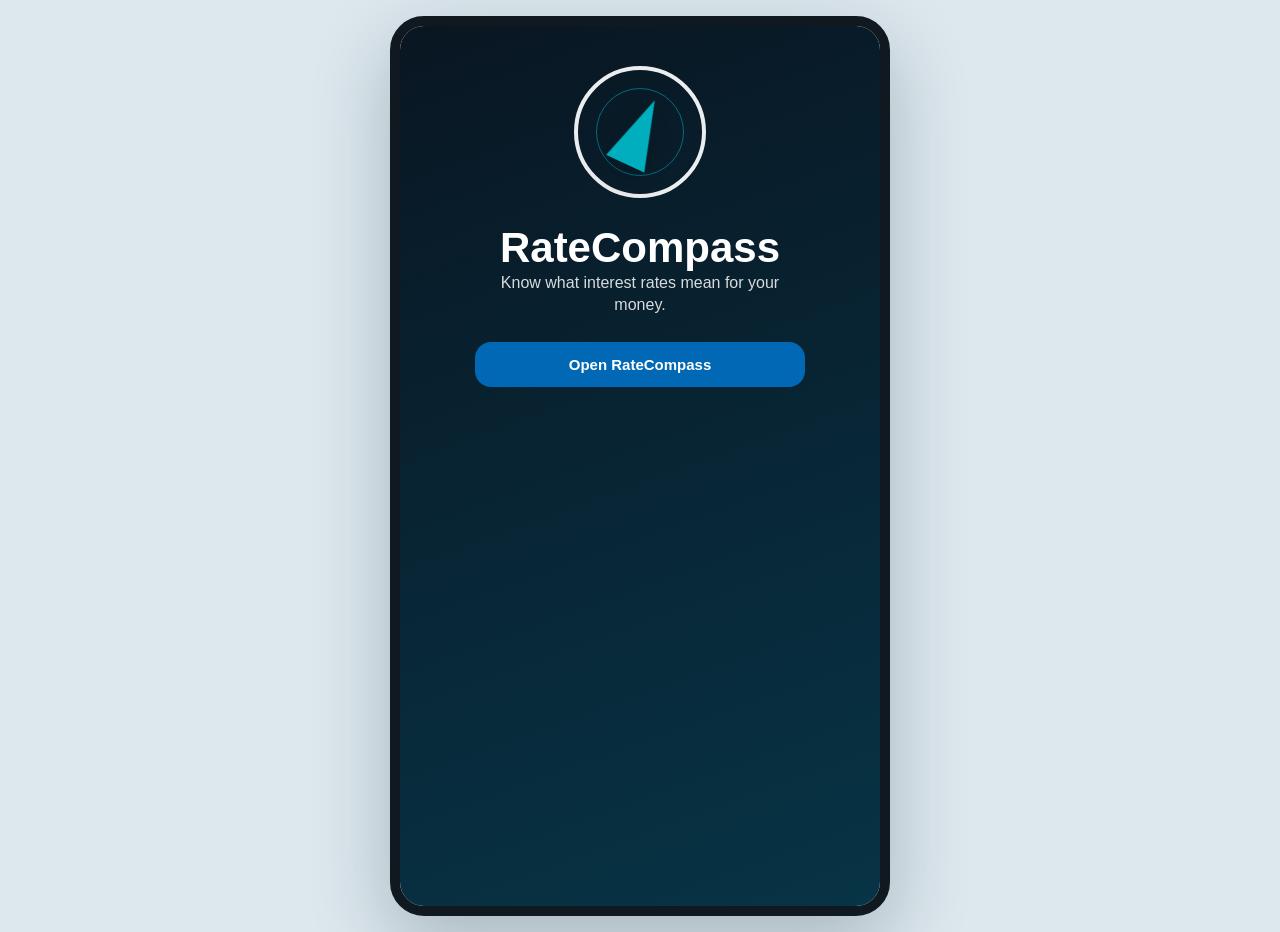
==== commit a009388f: "Add files via upload" ====
--- a/index.html
+++ b/index.html
@@ -15,6 +15,7 @@
       --text: #243342;
       --muted: #6b7886;
       --card: #ffffff;
+      --app-height: 100vh;
     }
 
     * { box-sizing: border-box; }
@@ -1661,13 +1662,13 @@
 
       .phone {
         width: 100vw;
-        height: 100dvh;
+        height: var(--app-height);
         min-height: 100vh;
         box-shadow: none;
       }
 
       .screen {
-        padding: 18px 16px 96px;
+        padding: 18px 16px calc(96px + env(safe-area-inset-bottom));
       }
 
       .onboarding {
@@ -1919,7 +1920,7 @@
       }
 
       .tabbar {
-        padding: 7px 4px 9px;
+        padding: 7px 4px calc(9px + env(safe-area-inset-bottom));
       }
 
       .tabbar button {
@@ -1942,6 +1943,119 @@
         width: 21px;
         height: 21px;
       }
+    }
+
+    body[data-device-size="small-phone"] h1 {
+      font-size: 26px;
+    }
+
+    body[data-device-size="small-phone"] h2 {
+      font-size: 16px;
+    }
+
+    body[data-device-size="small-phone"] p {
+      font-size: 12px;
+      line-height: 1.3;
+    }
+
+    body[data-device-size="small-phone"] .screen {
+      padding: 12px 10px calc(74px + env(safe-area-inset-bottom));
+    }
+
+    body[data-device-size="small-phone"] .card {
+      padding: 10px;
+      margin-bottom: 8px;
+    }
+
+    body[data-device-size="small-phone"] .header {
+      margin-bottom: 8px;
+    }
+
+    body[data-device-size="small-phone"] .button,
+    body[data-device-size="small-phone"] .secondary-button,
+    body[data-device-size="small-phone"] .secondary-inline-button,
+    body[data-device-size="small-phone"] .trial-button {
+      padding: 10px 11px;
+      font-size: 12.5px;
+    }
+
+    body[data-device-size="small-phone"] .setup-choice {
+      padding: 8px;
+      gap: 7px;
+    }
+
+    body[data-device-size="small-phone"] .setup-choice b,
+    body[data-device-size="small-phone"] .setup-snapshot-metric b,
+    body[data-device-size="small-phone"] .setup-snapshot-metric strong {
+      font-size: 12.5px;
+    }
+
+    body[data-device-size="small-phone"] .setup-choice p {
+      font-size: 11.5px;
+    }
+
+    body[data-device-size="small-phone"] .onboarding h1 {
+      font-size: 31px;
+    }
+
+    body[data-device-size="small-phone"] .logo {
+      width: 92px;
+      height: 92px;
+    }
+
+    body[data-device-size="small-phone"] .arrow {
+      border-left-width: 14px;
+      border-right-width: 14px;
+      border-bottom-width: 48px;
+    }
+
+    body[data-device-size="small-phone"] .plan-column {
+      padding: 8px;
+    }
+
+    body[data-device-size="small-phone"] .plan-column .plan-price {
+      font-size: 17px;
+    }
+
+    body[data-device-size="small-phone"] .feature-compare-row {
+      font-size: 9.8px;
+    }
+
+    body[data-device-size="small-phone"] .tabbar {
+      padding: 6px 4px calc(7px + env(safe-area-inset-bottom));
+    }
+
+    body[data-device-size="small-phone"] .tabbar button {
+      font-size: 9.5px;
+    }
+
+    body[data-device-size="large-phone"] .screen {
+      padding: 16px 14px calc(88px + env(safe-area-inset-bottom));
+    }
+
+    body[data-device-size="large-phone"] h1 {
+      font-size: 30px;
+    }
+
+    body[data-device-size="large-phone"] h2 {
+      font-size: 19px;
+    }
+
+    body[data-phone-height="short"] .card {
+      padding-top: 10px;
+      padding-bottom: 10px;
+    }
+
+    body[data-phone-height="short"] .section-title {
+      margin-top: 12px;
+    }
+
+    body[data-orientation="landscape"] .phone {
+      height: var(--app-height);
+    }
+
+    body[data-orientation="landscape"] .onboarding {
+      justify-content: flex-start;
     }
   </style>
 </head>
@@ -3004,6 +3118,30 @@
       primeAsOf: rateDataCatalog.primeAsOf
     };
 
+    function updateDeviceViewport() {
+      const viewport = window.visualViewport || window;
+      const width = Math.round(viewport.width || window.innerWidth || document.documentElement.clientWidth);
+      const height = Math.round(viewport.height || window.innerHeight || document.documentElement.clientHeight);
+      const shortSide = Math.min(width, height);
+      const longSide = Math.max(width, height);
+      const isPhone = shortSide < 700;
+      let deviceSize = 'tablet';
+
+      if (isPhone && (shortSide <= 374 || longSide <= 700)) {
+        deviceSize = 'small-phone';
+      } else if (isPhone && shortSide <= 430) {
+        deviceSize = 'regular-phone';
+      } else if (isPhone) {
+        deviceSize = 'large-phone';
+      }
+
+      document.documentElement.style.setProperty('--app-height', `${height}px`);
+      document.body.dataset.deviceSize = deviceSize;
+      document.body.dataset.orientation = width > height ? 'landscape' : 'portrait';
+      document.body.dataset.phoneHeight = isPhone && height < 720 ? 'short' : height > 860 ? 'tall' : 'regular';
+      document.body.dataset.pixelDensity = window.devicePixelRatio >= 3 ? 'high' : 'standard';
+    }
+
     let activeMortgageTerm = "fiveYearFixed";
     let activeSavingsType = "highInterest";
     let activeGICType = "nonRedeemable";
@@ -4041,6 +4179,12 @@
       }
     });
 
+    updateDeviceViewport();
+    window.addEventListener('resize', updateDeviceViewport);
+    window.addEventListener('orientationchange', updateDeviceViewport);
+    window.visualViewport?.addEventListener('resize', updateDeviceViewport);
+    window.visualViewport?.addEventListener('scroll', updateDeviceViewport);
+
     initializeDates();
     updateTrustCopy();
     updateAuthForms();
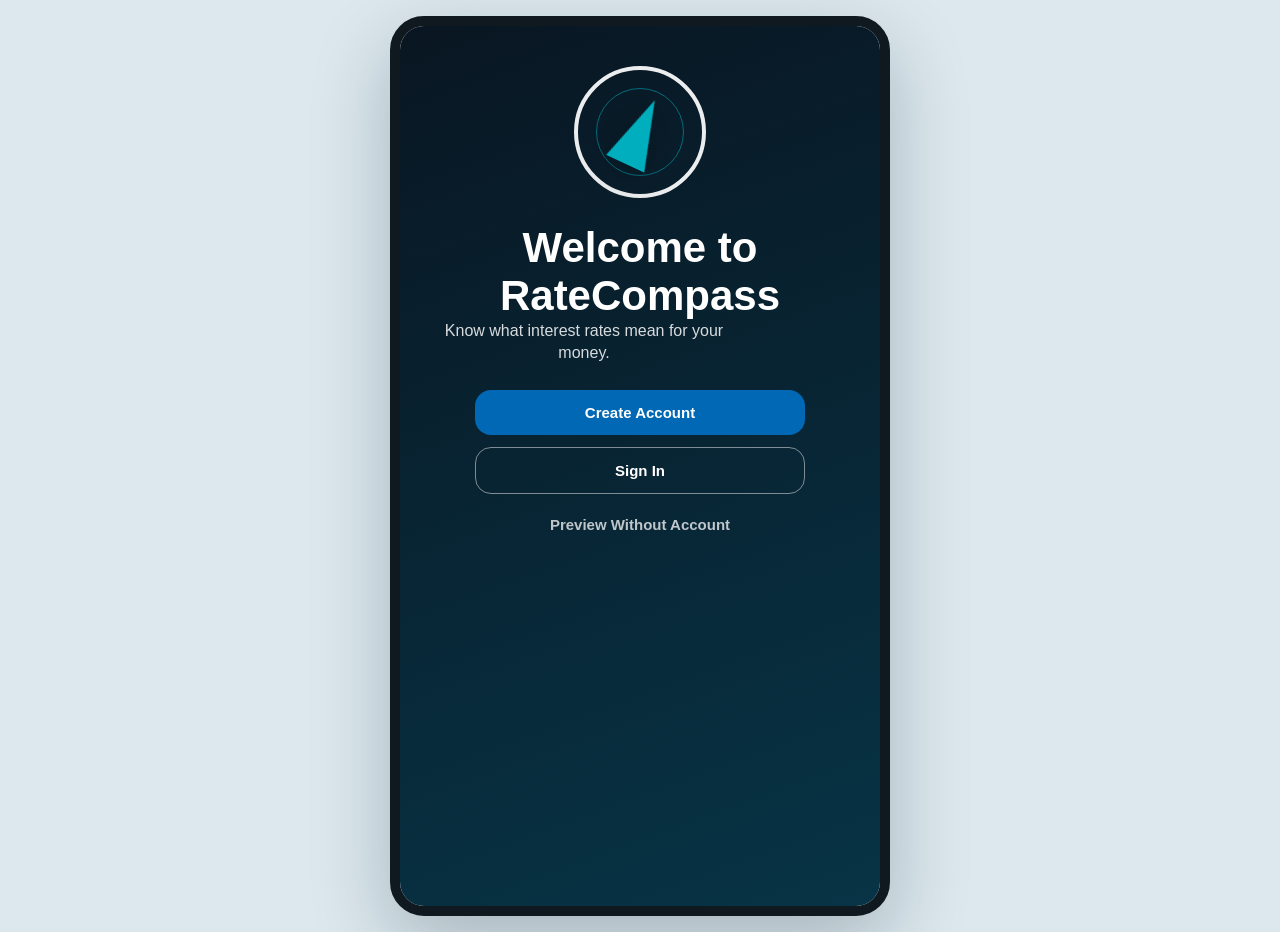
==== commit 3e5883d0: "Add files via upload" ====
--- a/index.html
+++ b/index.html
@@ -11,6 +11,7 @@
       --cyan: #00aebe;
       --green: #24ae7c;
       --amber: #f4a320;
+      --red: #db4d56;
       --mist: #f1f6f9;
       --text: #243342;
       --muted: #6b7886;
@@ -46,6 +47,8 @@
     }
 
     .screen {
+      --screen-pad-x: 20px;
+      --screen-pad-top: 22px;
       display: none;
       height: 100%;
       overflow: auto;
@@ -340,6 +343,21 @@
       font-weight: 600;
       color: var(--muted);
       margin-top: 4px;
+    }
+
+    :is(#home, #rates, #impact, #rate-check, #profile) > .header {
+      margin: calc(-1 * var(--screen-pad-top)) calc(-1 * var(--screen-pad-x)) 16px;
+      padding: 18px var(--screen-pad-x) 16px;
+      background: var(--blue);
+      border-bottom: 3px solid var(--cyan);
+    }
+
+    :is(#home, #rates, #impact, #rate-check, #profile) > .header h1 {
+      color: white;
+    }
+
+    :is(#home, #rates, #impact, #rate-check, #profile) > .header .sub {
+      color: rgba(255, 255, 255, .82);
     }
 
     .card {
@@ -711,18 +729,47 @@
       justify-content: space-between;
       align-items: center;
       background: white;
+      border: 1px solid transparent;
       border-radius: 8px;
       padding: 16px;
       margin-bottom: 10px;
       cursor: grab;
       user-select: none;
-      transition: opacity .14s ease, transform .14s ease, box-shadow .14s ease;
+      transition: opacity .14s ease, transform .14s ease, box-shadow .14s ease, border-color .14s ease;
+      will-change: transform;
     }
 
     .rate-row.dragging {
-      opacity: .52;
-      transform: scale(.99);
-      box-shadow: 0 8px 18px rgba(9, 22, 34, .12);
+      opacity: .92;
+      transform: translateY(-2px) scale(1.015);
+      border-color: rgba(0, 104, 180, .40);
+      box-shadow: 0 12px 24px rgba(9, 22, 34, .18);
+    }
+
+    .rate-row.drag-target {
+      transform: translateY(2px);
+      border-color: rgba(0, 104, 180, .32);
+      box-shadow: inset 0 3px 0 rgba(0, 104, 180, .20);
+    }
+
+    .rate-row.just-dropped {
+      animation: rate-row-snap .20s ease-out;
+    }
+
+    @keyframes rate-row-snap {
+      0% { transform: scale(.985); }
+      65% { transform: scale(1.008); }
+      100% { transform: scale(1); }
+    }
+
+    @media (prefers-reduced-motion: reduce) {
+      .rate-row {
+        transition: none;
+      }
+
+      .rate-row.just-dropped {
+        animation: none;
+      }
     }
 
     .rate-main {
@@ -739,6 +786,10 @@
       line-height: 1;
       cursor: grab;
       flex: 0 0 auto;
+    }
+
+    .rate-row.dragging .drag-handle {
+      color: var(--blue);
     }
 
     .rate-row strong {
@@ -758,6 +809,47 @@
       margin: -2px 0 12px;
     }
 
+    .rates-outlook-card {
+      border-top: 3px solid rgba(0, 104, 180, .55);
+    }
+
+    .watchlist-section-title {
+      margin-top: 24px;
+      padding-top: 18px;
+      border-top: 1px solid #d7e2e8;
+    }
+
+    .watchlist-heading {
+      display: flex;
+      align-items: center;
+      justify-content: space-between;
+      gap: 12px;
+    }
+
+    .watchlist-heading .section-title {
+      margin: 0;
+    }
+
+    .reset-order-button {
+      width: 34px;
+      height: 34px;
+      border: 1px solid #d7e2e8;
+      border-radius: 8px;
+      background: white;
+      color: var(--blue);
+      font: inherit;
+      font-size: 20px;
+      font-weight: 800;
+      line-height: 1;
+      cursor: pointer;
+    }
+
+    .reset-order-button:disabled {
+      color: var(--muted);
+      opacity: .45;
+      cursor: default;
+    }
+
     .plus-badge {
       border-radius: 8px;
       background: rgba(244, 163, 32, .16);
@@ -835,7 +927,49 @@
     }
 
     .scenario-card {
-      margin-top: 0;
+      margin: 24px calc(-1 * var(--screen-pad-x)) 0;
+      padding: 18px var(--screen-pad-x);
+      border-radius: 0;
+      border-top: 1px solid rgba(0, 104, 180, .20);
+      border-bottom: 1px solid rgba(0, 104, 180, .20);
+      background: rgba(0, 104, 180, .07);
+      box-shadow: none;
+    }
+
+    .impact-group-title {
+      display: flex;
+      align-items: center;
+      gap: 10px;
+      margin: 4px 0 10px;
+      color: var(--ink);
+      font-size: 17px;
+      font-weight: 850;
+    }
+
+    .impact-group-title::before {
+      content: "";
+      width: 4px;
+      height: 22px;
+      border-radius: 2px;
+      background: var(--blue);
+    }
+
+    .impact-account-card {
+      border-left: 4px solid var(--impact-accent);
+    }
+
+    .impact-account-card.mortgage-account { --impact-accent: var(--blue); }
+    .impact-account-card.gic-account { --impact-accent: var(--cyan); }
+    .impact-account-card.debt-account { --impact-accent: var(--amber); }
+
+    .impact-snapshot-card {
+      margin-top: 24px;
+      border-top: 3px solid rgba(0, 104, 180, .30);
+    }
+
+    .impact-opportunity-card {
+      margin-top: 24px;
+      border-top: 3px solid rgba(36, 174, 124, .55);
     }
 
     .quote-grid {
@@ -898,6 +1032,17 @@
       box-shadow: inset 0 0 0 1px rgba(0,104,180,.18);
     }
 
+    .insurance-options .quote-option {
+      min-height: 52px;
+      padding: 8px 4px;
+      white-space: normal;
+    }
+
+    .insurance-options .quote-option span {
+      display: block;
+      line-height: 1.2;
+    }
+
     .quote-field[hidden] {
       display: none !important;
     }
@@ -909,6 +1054,60 @@
       border-radius: 8px;
       background: var(--mist);
     }
+
+    .quote-result-band {
+      --result-accent: var(--amber);
+      --result-background: rgba(244, 163, 32, .10);
+      margin: 24px calc(-1 * var(--screen-pad-x)) 0;
+      padding: 18px var(--screen-pad-x);
+      border-top: 1px solid color-mix(in srgb, var(--result-accent) 35%, transparent);
+      border-bottom: 1px solid color-mix(in srgb, var(--result-accent) 35%, transparent);
+      background: var(--result-background);
+    }
+
+    .quote-result-band[data-rating="good"] {
+      --result-accent: var(--blue);
+      --result-background: rgba(0, 104, 180, .08);
+    }
+
+    .quote-result-band[data-rating="very-good"],
+    .quote-result-band[data-rating="excellent"] {
+      --result-accent: var(--green);
+      --result-background: rgba(36, 174, 124, .10);
+    }
+
+    .quote-result-band[data-rating="poor"] {
+      --result-accent: var(--red);
+      --result-background: rgba(219, 77, 86, .09);
+    }
+
+    .quote-result-band .quote-meter {
+      background: rgba(255, 255, 255, .72);
+      border-left: 4px solid var(--result-accent);
+    }
+
+    .quote-result-band .source-note {
+      margin-bottom: 0;
+    }
+
+    .rate-check-help-card {
+      margin-top: 24px;
+      border-left: 4px solid var(--blue);
+    }
+
+    .profile-section-card {
+      border-left: 4px solid var(--profile-accent);
+    }
+
+    #profile .profile-section-card + .profile-section-card {
+      margin-top: 18px;
+    }
+
+    .profile-notifications { --profile-accent: var(--blue); }
+    .profile-data { --profile-accent: var(--cyan); }
+    .profile-learning { --profile-accent: var(--cyan); }
+    .profile-scope { --profile-accent: #9aa7b2; }
+    .profile-plans { --profile-accent: var(--amber); }
 
     .quote-meter-top {
       display: flex;
@@ -1138,6 +1337,11 @@
       font-size: 14px;
       font-weight: 900;
       cursor: pointer;
+    }
+
+    .trial-button:disabled {
+      opacity: .48;
+      cursor: default;
     }
 
     .trial-button.plus {
@@ -1668,6 +1872,8 @@
       }
 
       .screen {
+        --screen-pad-x: 16px;
+        --screen-pad-top: 18px;
         padding: 18px 16px calc(96px + env(safe-area-inset-bottom));
       }
 
@@ -1707,6 +1913,8 @@
       }
 
       .screen {
+        --screen-pad-x: 12px;
+        --screen-pad-top: 14px;
         padding: 14px 12px 82px;
       }
 
@@ -2065,24 +2273,13 @@
       <div class="onboarding">
         <div class="logo"><div class="arrow"></div></div>
         <div>
-          <h1>RateCompass</h1>
+          <h1>Welcome to RateCompass</h1>
           <p>Know what interest rates mean for your money.</p>
-        </div>
-        <button class="button" onclick="showAuth()">Open RateCompass</button>
-      </div>
-    </section>
-
-    <section id="auth" class="screen">
-      <div class="onboarding">
-        <div class="logo"><div class="arrow"></div></div>
-        <div>
-          <h1>Welcome to RateCompass</h1>
-          <p>Sign in to save your profile, rate alerts, and personal impact estimates.</p>
         </div>
         <div class="auth-actions">
           <button class="button" onclick="showScreen('signup')">Create Account</button>
           <button class="secondary-button" onclick="showScreen('login')">Sign In</button>
-          <button class="ghost-button" onclick="showApp()">Preview Without Account</button>
+          <button class="ghost-button" onclick="startPreviewSetup()">Preview Without Account</button>
         </div>
       </div>
     </section>
@@ -2097,8 +2294,8 @@
         <input id="login-password" class="field" type="password" placeholder="Password" autocomplete="current-password" />
         <button id="login-submit" class="button" onclick="validateLogin()">Sign In</button>
         <div id="login-note" class="form-note">Prototype sign-in only; no password is sent yet.</div>
-        <button class="secondary-inline-button" onclick="showApp()">Preview Without Account</button>
-        <button class="link-button" onclick="showScreen('auth')">Back</button>
+        <button class="secondary-inline-button" onclick="startPreviewSetup()">Preview Without Account</button>
+        <button class="link-button" onclick="showScreen('onboarding')">Back</button>
       </div>
       <div class="card" style="margin-top:18px;">
         <h2>Saved to your profile</h2>
@@ -2118,32 +2315,13 @@
         <input id="signup-confirm" class="field" type="password" placeholder="Confirm Password" autocomplete="new-password" />
         <button id="signup-submit" class="button" onclick="validateSignup()" disabled>Create Account</button>
         <div id="signup-note" class="form-note error">Enter your name to continue.</div>
-        <button class="secondary-inline-button" onclick="showApp()">Preview Without Account</button>
-        <button class="link-button" onclick="showScreen('auth')">Back</button>
+        <button class="secondary-inline-button" onclick="startPreviewSetup()">Preview Without Account</button>
+        <button class="link-button" onclick="showScreen('onboarding')">Back</button>
       </div>
       <div class="card" style="margin-top:18px;">
         <h2>What this enables</h2>
         <p>Rate alerts, saved impact assumptions, renewal timing, and future RateCompass Plus reports.</p>
       </div>
-    </section>
-
-    <section id="account-setup-value" class="screen">
-      <div class="header">
-        <h1>Quick Setup</h1>
-        <div class="sub">Make RateCompass fit your situation</div>
-      </div>
-      <div class="setup-progress"><span class="active"></span><span></span><span></span><span></span><span></span></div>
-      <div class="card setup-hero-card">
-        <h2>Rates can affect more than one part of your money.</h2>
-        <p>Answer a few quick questions and RateCompass will show the tools that matter most for you.</p>
-        <div class="setup-icon-grid">
-          <div class="setup-icon-tile"><span>⌂</span>Mortgage</div>
-          <div class="setup-icon-tile"><span>%</span>Savings</div>
-          <div class="setup-icon-tile"><span>↔</span>Debt</div>
-        </div>
-      </div>
-      <button class="trial-button" type="button" onclick="showScreen('account-setup-priorities')">Start setup</button>
-      <button class="link-button" type="button" onclick="showApp()">Skip setup</button>
     </section>
 
     <section id="account-setup-priorities" class="screen">
@@ -2151,18 +2329,19 @@
         <h1>Your Mortgage Picture</h1>
         <div class="sub">Step 1 of 4</div>
       </div>
-      <div class="setup-progress"><span class="active"></span><span class="active"></span><span></span><span></span><span></span></div>
+      <div class="setup-progress" role="progressbar" aria-label="Setup progress" aria-valuemin="1" aria-valuemax="4" aria-valuenow="1"><span class="active"></span><span></span><span></span><span></span></div>
       <div class="card">
         <h2>Do you currently have a mortgage?</h2>
         <div class="setup-list" style="margin-top:14px;">
-          <button class="setup-choice selected" type="button" data-setup-group="mortgage" onclick="selectSetupAnswer('mortgage', 'one', this)"><span>1</span><p><b>Yes, one mortgage</b>Track one renewal and compare quotes.</p></button>
-          <button class="setup-choice" type="button" data-setup-group="mortgage" onclick="selectSetupAnswer('mortgage', 'multiple', this)"><span>2</span><p><b>Yes, more than one</b>Multiple renewals and properties.</p></button>
-          <button class="setup-choice" type="button" data-setup-group="mortgage" onclick="selectSetupAnswer('mortgage', 'future', this)"><span>3</span><p><b>Not yet, I may buy</b>Prepare before speaking with a lender.</p></button>
-          <button class="setup-choice" type="button" data-setup-group="mortgage" onclick="selectSetupAnswer('mortgage', 'none', this)"><span>4</span><p><b>No mortgage focus</b>Show savings, GICs, debt, and rate alerts.</p></button>
-        </div>
-      </div>
-      <button class="trial-button" type="button" onclick="showScreen('account-setup-timing')">Continue</button>
-      <button class="link-button" type="button" onclick="showScreen('account-setup-value')">Back</button>
+          <button class="setup-choice" type="button" aria-pressed="false" data-setup-group="mortgage" onclick="selectSetupAnswer('mortgage', 'one', this)"><span>1</span><p><b>Yes, one mortgage</b>Track one renewal and compare quotes.</p></button>
+          <button class="setup-choice" type="button" aria-pressed="false" data-setup-group="mortgage" onclick="selectSetupAnswer('mortgage', 'multiple', this)"><span>2</span><p><b>Yes, more than one</b>Multiple renewals and properties.</p></button>
+          <button class="setup-choice" type="button" aria-pressed="false" data-setup-group="mortgage" onclick="selectSetupAnswer('mortgage', 'future', this)"><span>3</span><p><b>Not yet, I may buy</b>Prepare before speaking with a lender.</p></button>
+          <button class="setup-choice" type="button" aria-pressed="false" data-setup-group="mortgage" onclick="selectSetupAnswer('mortgage', 'none', this)"><span>4</span><p><b>No mortgage focus</b>Show savings, GICs, debt, and rate alerts.</p></button>
+        </div>
+      </div>
+      <button id="setup-mortgage-continue" class="trial-button" type="button" onclick="continueFromMortgageSetup()" disabled>Continue</button>
+      <button class="link-button" type="button" onclick="showScreen('onboarding')">Back</button>
+      <button class="link-button" type="button" onclick="showApp()">Skip setup</button>
     </section>
 
     <section id="account-setup-timing" class="screen">
@@ -2170,17 +2349,18 @@
         <h1>Timing Matters</h1>
         <div class="sub">Step 2 of 4</div>
       </div>
-      <div class="setup-progress"><span class="active"></span><span class="active"></span><span class="active"></span><span></span><span></span></div>
+      <div class="setup-progress" role="progressbar" aria-label="Setup progress" aria-valuemin="1" aria-valuemax="4" aria-valuenow="2"><span class="active"></span><span class="active"></span><span></span><span></span></div>
       <div class="card">
         <h2>Any mortgage decision in the next year?</h2>
         <div class="setup-list" style="margin-top:14px;">
-          <button class="setup-choice selected" type="button" data-setup-group="timing" onclick="selectSetupAnswer('timing', 'oneYear', this)"><span>✓</span><p><b>Yes, within 12 months</b>Useful for reminders and quote checks.</p></button>
-          <button class="setup-choice" type="button" data-setup-group="timing" onclick="selectSetupAnswer('timing', 'later', this)"><span>2</span><p><b>Later than a year</b>Watch trends before it gets urgent.</p></button>
-          <button class="setup-choice" type="button" data-setup-group="timing" onclick="selectSetupAnswer('timing', 'notSure', this)"><span>?</span><p><b>Not sure yet</b>Keep the big rate signals visible.</p></button>
-        </div>
-      </div>
-      <button class="trial-button" type="button" onclick="showScreen('account-setup-savings')">Continue</button>
+          <button class="setup-choice" type="button" aria-pressed="false" data-setup-group="timing" onclick="selectSetupAnswer('timing', 'oneYear', this)"><span>✓</span><p><b>Yes, within 12 months</b>Useful for reminders and quote checks.</p></button>
+          <button class="setup-choice" type="button" aria-pressed="false" data-setup-group="timing" onclick="selectSetupAnswer('timing', 'later', this)"><span>2</span><p><b>Later than a year</b>Watch trends before it gets urgent.</p></button>
+          <button class="setup-choice" type="button" aria-pressed="false" data-setup-group="timing" onclick="selectSetupAnswer('timing', 'notSure', this)"><span>?</span><p><b>Not sure yet</b>Keep the big rate signals visible.</p></button>
+        </div>
+      </div>
+      <button id="setup-timing-continue" class="trial-button" type="button" onclick="showScreen('account-setup-savings')" disabled>Continue</button>
       <button class="link-button" type="button" onclick="showScreen('account-setup-priorities')">Back</button>
+      <button class="link-button" type="button" onclick="showApp()">Skip setup</button>
     </section>
 
     <section id="account-setup-savings" class="screen">
@@ -2188,18 +2368,19 @@
         <h1>Savings & GICs</h1>
         <div class="sub">Step 3 of 4</div>
       </div>
-      <div class="setup-progress"><span class="active"></span><span class="active"></span><span class="active"></span><span class="active"></span><span></span></div>
+      <div class="setup-progress" role="progressbar" aria-label="Setup progress" aria-valuemin="1" aria-valuemax="4" aria-valuenow="3"><span class="active"></span><span class="active"></span><span class="active"></span><span></span></div>
       <div class="card">
         <h2>Do you hold savings or GICs?</h2>
         <div class="setup-list" style="margin-top:14px;">
-          <button class="setup-choice selected" type="button" data-setup-group="savings" onclick="selectSetupAnswer('savings', 'both', this)"><span>%</span><p><b>Yes, savings and GICs</b>Compare rates and maturity timing.</p></button>
-          <button class="setup-choice" type="button" data-setup-group="savings" onclick="selectSetupAnswer('savings', 'savings', this)"><span>$</span><p><b>Savings only</b>Watch everyday and high-interest rates.</p></button>
-          <button class="setup-choice" type="button" data-setup-group="savings" onclick="selectSetupAnswer('savings', 'gic', this)"><span>G</span><p><b>GICs only</b>Track maturity and reinvestment windows.</p></button>
-          <button class="setup-choice" type="button" data-setup-group="savings" onclick="selectSetupAnswer('savings', 'none', this)"><span>-</span><p><b>Not right now</b>Keep this lighter in your setup.</p></button>
-        </div>
-      </div>
-      <button class="trial-button" type="button" onclick="showScreen('account-setup-goal')">Continue</button>
-      <button class="link-button" type="button" onclick="showScreen('account-setup-timing')">Back</button>
+          <button class="setup-choice" type="button" aria-pressed="false" data-setup-group="savings" onclick="selectSetupAnswer('savings', 'both', this)"><span>%</span><p><b>Yes, savings and GICs</b>Compare rates and maturity timing.</p></button>
+          <button class="setup-choice" type="button" aria-pressed="false" data-setup-group="savings" onclick="selectSetupAnswer('savings', 'savings', this)"><span>$</span><p><b>Savings only</b>Watch everyday and high-interest rates.</p></button>
+          <button class="setup-choice" type="button" aria-pressed="false" data-setup-group="savings" onclick="selectSetupAnswer('savings', 'gic', this)"><span>G</span><p><b>GICs only</b>Track maturity and reinvestment windows.</p></button>
+          <button class="setup-choice" type="button" aria-pressed="false" data-setup-group="savings" onclick="selectSetupAnswer('savings', 'none', this)"><span>-</span><p><b>Not right now</b>Keep this lighter in your setup.</p></button>
+        </div>
+      </div>
+      <button id="setup-savings-continue" class="trial-button" type="button" onclick="showScreen('account-setup-goal')" disabled>Continue</button>
+      <button class="link-button" type="button" onclick="backFromSavingsSetup()">Back</button>
+      <button class="link-button" type="button" onclick="showApp()">Skip setup</button>
     </section>
 
     <section id="account-setup-goal" class="screen">
@@ -2207,18 +2388,19 @@
         <h1>Your Main Goal</h1>
         <div class="sub">Step 4 of 4</div>
       </div>
-      <div class="setup-progress"><span class="active"></span><span class="active"></span><span class="active"></span><span class="active"></span><span class="active"></span></div>
+      <div class="setup-progress" role="progressbar" aria-label="Setup progress" aria-valuemin="1" aria-valuemax="4" aria-valuenow="4"><span class="active"></span><span class="active"></span><span class="active"></span><span class="active"></span></div>
       <div class="card">
         <h2>What matters most right now?</h2>
         <div class="setup-list" style="margin-top:14px;">
-          <button class="setup-choice selected" type="button" data-setup-group="goal" onclick="selectSetupAnswer('goal', 'lowerPayments', this)"><span>↓</span><p><b>Lower payments</b>Focus on mortgage and debt impact.</p></button>
-          <button class="setup-choice" type="button" data-setup-group="goal" onclick="selectSetupAnswer('goal', 'growSavings', this)"><span>↑</span><p><b>Grow savings</b>Find better savings and GIC opportunities.</p></button>
-          <button class="setup-choice" type="button" data-setup-group="goal" onclick="selectSetupAnswer('goal', 'reduceDebt', this)"><span>↔</span><p><b>Reduce debt costs</b>Watch prime-linked borrowing.</p></button>
-          <button class="setup-choice" type="button" data-setup-group="goal" onclick="selectSetupAnswer('goal', 'stayInformed', this)"><span>i</span><p><b>Stay informed</b>Keep important rate moves visible.</p></button>
-        </div>
-      </div>
-      <button class="trial-button" type="button" onclick="showSetupSummary()">See my snapshot</button>
+          <button class="setup-choice" type="button" aria-pressed="false" data-setup-group="goal" onclick="selectSetupAnswer('goal', 'lowerPayments', this)"><span>↓</span><p><b>Lower payments</b>Focus on mortgage and debt impact.</p></button>
+          <button class="setup-choice" type="button" aria-pressed="false" data-setup-group="goal" onclick="selectSetupAnswer('goal', 'growSavings', this)"><span>↑</span><p><b>Grow savings</b>Find better savings and GIC opportunities.</p></button>
+          <button class="setup-choice" type="button" aria-pressed="false" data-setup-group="goal" onclick="selectSetupAnswer('goal', 'reduceDebt', this)"><span>↔</span><p><b>Reduce debt costs</b>Watch prime-linked borrowing.</p></button>
+          <button class="setup-choice" type="button" aria-pressed="false" data-setup-group="goal" onclick="selectSetupAnswer('goal', 'stayInformed', this)"><span>i</span><p><b>Stay informed</b>Keep important rate moves visible.</p></button>
+        </div>
+      </div>
+      <button id="setup-goal-continue" class="trial-button" type="button" onclick="showSetupSummary()" disabled>See my snapshot</button>
       <button class="link-button" type="button" onclick="showScreen('account-setup-savings')">Back</button>
+      <button class="link-button" type="button" onclick="showApp()">Skip setup</button>
     </section>
 
     <section id="account-setup-summary" class="screen">
@@ -2238,8 +2420,8 @@
           <div class="setup-snapshot-metric"><div><b id="setup-benefit-three-title">Alerts</b><p id="setup-benefit-three">Watch Bank of Canada decisions and personal rate moments.</p></div><strong id="setup-metric-three">2 Core</strong></div>
         </div>
       </div>
-      <button id="snapshot-see-plans" class="trial-button plus" type="button" onclick="goToPlansFromSnapshot()">See plans</button>
-      <button id="snapshot-continue-preview" class="secondary-inline-button" type="button" onclick="continueFromSnapshot()">Continue with preview</button>
+      <button id="snapshot-continue-preview" class="trial-button" type="button" onclick="continueFromSnapshot()">Start Using RateCompass</button>
+      <button id="snapshot-see-plans" class="link-button" type="button" onclick="goToPlansFromSnapshot()">Compare plans</button>
       <button class="link-button" type="button" onclick="showScreen('account-setup-goal')">Back</button>
     </section>
 
@@ -2290,9 +2472,11 @@
 
       <div class="card" style="margin-top:14px;">
         <h2>For You</h2>
-        <div class="metric"><div><b>Mortgage renewal</b><p>possible savings if rates soften</p></div><strong>$94/mo</strong></div>
-        <div class="metric"><div><b>Savings account</b><p>possible upside from switching</p></div><strong style="color:var(--blue)">$180/yr</strong></div>
-        <div class="metric"><div><b>Line of credit</b><p>prime-linked debt can move quickly</p></div><strong style="color:var(--amber)">Watch</strong></div>
+        <div id="home-for-you-list">
+          <div class="metric"><div><b>Mortgage renewal</b><p>possible savings if rates soften</p></div><strong>$94/mo</strong></div>
+          <div class="metric"><div><b>Savings account</b><p>possible upside from switching</p></div><strong style="color:var(--blue)">$180/yr</strong></div>
+          <div class="metric"><div><b>Line of credit</b><p>prime-linked debt can move quickly</p></div><strong style="color:var(--amber)">Watch</strong></div>
+        </div>
       </div>
 
       <div class="card">
@@ -2356,7 +2540,7 @@
         </div>
         <p style="font-size:12px;">Held Jun 10, 2026. Prime as of Jun 5, 2026. The Bank of Canada does not set prime directly; banks set prime, usually in response to policy-rate changes.</p>
       </div>
-      <div class="card">
+      <div class="card rates-outlook-card">
         <h2 id="rate-title">Mortgage Outlook</h2>
         <h1 id="rate-trend" style="color:var(--green);font-size:30px;margin-top:6px;">Likely Lower</h1>
         <p id="rate-summary">Fixed mortgage rates are watched through lender pricing and bond-yield trends.</p>
@@ -2368,7 +2552,10 @@
           <div class="pill"><span id="rate-prob-3-label">Rate rows</span><strong id="rate-prob-3" style="color:var(--amber)">Sample</strong></div>
         </div>
       </div>
-      <div class="section-title">Institution Watchlist</div>
+      <div class="watchlist-heading watchlist-section-title">
+        <div class="section-title">Institution Watchlist</div>
+        <button id="reset-rate-order" class="reset-order-button" type="button" aria-label="Reset institution order" title="Reset order" onclick="resetRateOrder()" disabled>↺</button>
+      </div>
       <button class="watchlist-note upgrade-button" type="button" onclick="openPlans('Custom institution order')">
         <span>Drag rows to preview a custom order. Saving this order belongs in RateCompass Plus.</span>
         <span class="plus-badge">Plus</span>
@@ -2381,7 +2568,8 @@
         <h1>My Impact</h1>
         <div class="sub">Personalized estimates from sample data</div>
       </div>
-      <div class="card slider-card">
+      <div class="impact-group-title">Your Accounts</div>
+      <div class="card slider-card impact-account-card mortgage-account">
         <h2>Mortgage 1</h2>
         <label>Mortgage balance <span id="mortgage-balance-label">$475,000</span></label>
         <input id="mortgage-balance" type="range" min="50000" max="1200000" step="5000" value="475000" />
@@ -2404,7 +2592,7 @@
           <p><b>Add another mortgage</b>Track multiple properties with RateCompass Plus.</p>
         </button>
       </div>
-      <div class="card slider-card">
+      <div class="card slider-card impact-account-card gic-account">
         <h2>GIC 1</h2>
         <label>GIC balance <span id="gic-balance-label">$25,000</span></label>
         <input id="gic-balance" type="range" min="0" max="250000" step="1000" value="25000" />
@@ -2427,13 +2615,13 @@
           <p><b>Add another GIC</b>Track multiple GICs and maturity dates with RateCompass Plus.</p>
         </button>
       </div>
-      <div class="card slider-card">
+      <div class="card slider-card impact-account-card debt-account">
         <h2>Debt Profile</h2>
         <label>LOC balance <span id="loc-balance-label">$18,000</span></label>
         <input id="loc-balance" type="range" min="0" max="100000" step="1000" value="18000" />
       </div>
-      <div class="card">
-        <h2>Personal Summary</h2>
+      <div class="card impact-snapshot-card">
+        <h2>Current Snapshot</h2>
         <div class="summary-row"><div><b>Mortgage 1</b><p id="summary-mortgage-detail">Renewal is 6 months away.</p></div><strong id="summary-mortgage-value">$475,000 at 4.90%</strong></div>
         <div class="summary-row"><div><b>GIC 1</b><p id="summary-gic-detail">Maturity is 12 months away.</p></div><strong id="summary-gic-value">$25,000 at 4.15%</strong></div>
         <div class="summary-row"><div><b>Prime-linked debt</b><p>Watch for policy-rate and prime-rate changes.</p></div><strong id="summary-debt-value">$18,000</strong></div>
@@ -2443,13 +2631,13 @@
         <label id="scenario-label">Rates down 0.50% <span id="scenario-rate-label">-0.50%</span></label>
         <input id="scenario-rate-move" type="range" min="-1" max="1" step="0.25" value="-0.5" />
         <div class="metric"><div><b>Mortgage 1</b><p id="scenario-mortgage-detail">At 4.40%, your payment would decrease.</p></div><strong id="scenario-mortgage-value">$142/mo</strong></div>
-        <div class="metric"><div><b>GIC 1</b><p id="scenario-gic-detail">At 3.65%, annual interest changes.</p></div><strong id="scenario-gic-value" style="color:var(--blue)">$913/yr</strong></div>
+        <div class="metric"><div><b>GIC 1</b><p id="scenario-gic-detail">At 3.65%, annual interest would decrease by about $125, to about $913 per year before tax.</p></div><strong id="scenario-gic-value" style="color:var(--amber)">-$125/yr</strong></div>
         <div class="metric"><div><b>Prime-linked debt</b><p id="scenario-debt-detail">Lower rates reduce interest cost.</p></div><strong id="scenario-debt-value" style="color:var(--amber)">-$90/yr</strong></div>
       </div>
-      <div class="card">
+      <div class="card impact-opportunity-card">
         <h2>Opportunity Report</h2>
         <div class="metric"><div><b>Mortgage</b><p id="mortgage-impact-detail">If renewal rates move from 4.90% to 4.40%, payment impact is clearer because we know your balance and timing.</p></div><strong id="mortgage-impact-value">$142/mo</strong></div>
-        <div class="metric"><div><b>GIC</b><p id="gic-impact-detail">Your current GIC estimates about $1,038/year. At maturity, a 0.75% better reinvestment rate could add about $188/year.</p></div><strong id="gic-impact-value" style="color:var(--blue)">$1,038/yr</strong></div>
+        <div class="metric"><div><b>GIC</b><p id="gic-impact-detail">Your current GIC estimates about $1,038/year. At maturity, a 0.75% better reinvestment rate could add about $188/year.</p></div><strong id="gic-impact-value" style="color:var(--green)">+$188/yr</strong></div>
         <div class="metric"><div><b>Debt</b><p id="debt-impact-detail">$18,000 in prime-linked debt should stay visible.</p></div><strong style="color:var(--amber)">Prioritize</strong></div>
       </div>
     </section>
@@ -2480,10 +2668,10 @@
         </div>
         <div id="quote-mortgage-insurance-wrap" class="quote-field">
           <label>Default insurance</label>
-          <div class="quote-options compact">
-            <button class="quote-option" type="button" data-quote-field="mortgageInsurance" data-value="insured">Default insured</button>
-            <button class="quote-option active" type="button" data-quote-field="mortgageInsurance" data-value="insurable">Conventional / insurable</button>
-            <button class="quote-option" type="button" data-quote-field="mortgageInsurance" data-value="uninsured">Uninsured / uninsurable</button>
+          <div class="quote-options compact insurance-options">
+            <button class="quote-option" type="button" data-quote-field="mortgageInsurance" data-value="insured" aria-label="Default insured"><span>Default<br>insured</span></button>
+            <button class="quote-option active" type="button" data-quote-field="mortgageInsurance" data-value="insurable" aria-label="Conventional / insurable"><span>Conventional<br>insurable</span></button>
+            <button class="quote-option" type="button" data-quote-field="mortgageInsurance" data-value="uninsured" aria-label="Uninsured / uninsurable"><span>Uninsured<br>uninsurable</span></button>
           </div>
         </div>
         <div id="quote-term-wrap" class="quote-field">
@@ -2522,6 +2710,8 @@
           <label id="quote-rate-label" for="quote-rate">Quoted rate</label>
           <input id="quote-rate" type="number" min="0.5" max="10" step="0.05" value="4.79" />
         </div>
+      </div>
+      <div id="quote-result-band" class="quote-result-band" data-rating="fair">
         <div class="quote-meter">
           <div class="quote-meter-top">
             <div>
@@ -2535,7 +2725,7 @@
         </div>
         <p id="quote-source-note" class="source-note">Weighted sample benchmark catalog. Last checked: Jun 12-14, 2026. 5-year fixed sample benchmark.</p>
       </div>
-      <div class="card">
+      <div class="card rate-check-help-card">
         <h2>How To Use It</h2>
         <div class="source-row"><span class="status-pill sample">Tip</span><p>Mortgage rates and LOC/HELOC prime spreads score better when they are lower.</p></div>
         <div class="source-row"><span class="status-pill sample">Tip</span><p>GIC and savings quotes score better when they are higher.</p></div>
@@ -2670,39 +2860,39 @@
         <h1>Profile</h1>
         <div class="sub">Settings for a focused MVP</div>
       </div>
-      <div class="card">
+      <div class="card profile-section-card profile-notifications">
         <h2>Notification Toggles</h2>
         <p class="source-note">Core includes 2 active alerts. RateCompass Plus unlocks unlimited alerts and saved alert history.</p>
         <div class="toggle">
           <span class="toggle-copy">Bank of Canada announcements <span class="info-dot" tabindex="0" aria-label="More about Bank of Canada announcements" onclick="event.stopPropagation(); setTooltipState(this, true)" onmouseenter="setTooltipState(this, true)" onmouseleave="setTooltipState(this, false)" onfocus="setTooltipState(this, true)" onblur="setTooltipState(this, false)">i</span><span class="tooltip">Receive reminders before scheduled Bank of Canada decisions and a plain-English summary when the rate decision is released.</span></span>
-          <button class="switch" type="button" aria-pressed="true" aria-label="Notification enabled" onclick="toggleNotification(this)"></button>
+          <button class="switch" type="button" data-alert="bank" aria-pressed="true" aria-label="Notification enabled" onclick="toggleNotification(this)"></button>
         </div>
         <div class="toggle">
           <span class="toggle-copy">RateCompass signal updates <span class="info-dot" tabindex="0" aria-label="More about RateCompass signal updates" onclick="event.stopPropagation(); setTooltipState(this, true)" onmouseenter="setTooltipState(this, true)" onmouseleave="setTooltipState(this, false)" onfocus="setTooltipState(this, true)" onblur="setTooltipState(this, false)">i</span><span class="tooltip">Get notified when verified rate movement or future forecast signals meaningfully change.</span></span>
-          <button class="switch" type="button" aria-pressed="true" aria-label="Notification enabled" onclick="toggleNotification(this)"></button>
+          <button class="switch" type="button" data-alert="signal" aria-pressed="true" aria-label="Notification enabled" onclick="toggleNotification(this)"></button>
         </div>
         <div class="toggle">
           <span class="toggle-copy">Personal impact alerts <span class="info-dot" tabindex="0" aria-label="More about personal impact alerts" onclick="event.stopPropagation(); setTooltipState(this, true)" onmouseenter="setTooltipState(this, true)" onmouseleave="setTooltipState(this, false)" onfocus="setTooltipState(this, true)" onblur="setTooltipState(this, false)">i</span><span class="tooltip">Receive alerts tied to your own mortgage renewal, GIC maturity, savings opportunity, or prime-linked debt exposure.</span></span>
-          <button class="switch" type="button" aria-pressed="true" aria-label="Notification enabled" onclick="toggleNotification(this)"></button>
+          <button class="switch" type="button" data-alert="impact" aria-pressed="true" aria-label="Notification enabled" onclick="toggleNotification(this)"></button>
         </div>
         <div class="toggle">
           <span class="toggle-copy">Mortgage renewal reminders <span class="info-dot" tabindex="0" aria-label="More about mortgage renewal reminders" onclick="event.stopPropagation(); setTooltipState(this, true)" onmouseenter="setTooltipState(this, true)" onmouseleave="setTooltipState(this, false)" onfocus="setTooltipState(this, true)" onblur="setTooltipState(this, false)">i</span><span class="tooltip">Receive reminders as your renewal date approaches, with prompts to compare options, review penalties, and watch the current rate outlook.</span></span>
-          <button class="switch" type="button" aria-pressed="true" aria-label="Notification enabled" onclick="toggleNotification(this)"></button>
+          <button class="switch" type="button" data-alert="mortgage" aria-pressed="true" aria-label="Notification enabled" onclick="toggleNotification(this)"></button>
         </div>
         <div class="toggle">
           <span class="toggle-copy">GIC maturity reminders <span class="info-dot" tabindex="0" aria-label="More about GIC maturity reminders" onclick="event.stopPropagation(); setTooltipState(this, true)" onmouseenter="setTooltipState(this, true)" onmouseleave="setTooltipState(this, false)" onfocus="setTooltipState(this, true)" onblur="setTooltipState(this, false)">i</span><span class="tooltip">Receive reminders before your GIC matures, with prompts to compare current rates, avoid weak auto-renewals, and review reinvestment options.</span></span>
-          <button class="switch" type="button" aria-pressed="true" aria-label="Notification enabled" onclick="toggleNotification(this)"></button>
+          <button class="switch" type="button" data-alert="gic" aria-pressed="true" aria-label="Notification enabled" onclick="toggleNotification(this)"></button>
         </div>
         <div class="toggle">
           <span class="toggle-copy">Wealth Map tips <span class="info-dot" tabindex="0" aria-label="More about Wealth Map tips" onclick="event.stopPropagation(); setTooltipState(this, true)" onmouseenter="setTooltipState(this, true)" onmouseleave="setTooltipState(this, false)" onfocus="setTooltipState(this, true)" onblur="setTooltipState(this, false)">i</span><span class="tooltip">Receive short educational tips from The Wealth Map, such as how rate changes affect mortgages, savings, GICs, and debt.</span></span>
-          <button class="switch off" type="button" aria-pressed="false" aria-label="Notification disabled" onclick="toggleNotification(this)"></button>
-        </div>
-      </div>
-      <div class="card">
+          <button class="switch off" type="button" data-alert="education" aria-pressed="false" aria-label="Notification disabled" onclick="toggleNotification(this)"></button>
+        </div>
+      </div>
+      <div class="card profile-section-card profile-data">
         <h2>Data Sources</h2>
         <div id="data-source-list"></div>
       </div>
-      <div class="card">
+      <div class="card profile-section-card profile-learning">
         <h2>Learning Preferences</h2>
         <p>Keep plain-language terms available while you are learning the app.</p>
         <button class="link-button" type="button" onclick="openTerms('profile')">Open Terms Index</button>
@@ -2711,11 +2901,11 @@
           <p><b>Hide term helpers</b>RateCompass Plus can turn off the helper prompts once the terminology feels familiar.</p>
         </button>
       </div>
-      <div class="card">
+      <div class="card profile-section-card profile-scope">
         <h2>V1 Scope</h2>
         <p>Canada-first launch. Consumer users first. Professional users later. No ads in the premium experience.</p>
       </div>
-      <div class="card">
+      <div class="card profile-section-card profile-plans">
         <h2>RateCompass Plans</h2>
         <div class="summary-row"><div><b>RateCompass Core</b><p>Rate dashboards, basic Rate Check, one mortgage, one GIC, and 2 active alerts.</p></div><strong>$23.95/yr</strong></div>
         <div class="summary-row"><div><b>RateCompass Plus</b><p>Multiple saved items, unlimited alerts, quote history, custom watchlists, and personalized opportunity reports.</p></div><strong>$38.95/yr</strong></div>
@@ -2950,42 +3140,48 @@
           ["TD", "1-year fixed", "5.24%"],
           ["BMO", "1-year fixed", "5.14%"],
           ["CIBC", "1-year fixed", "5.18%"],
-          ["Scotiabank", "1-year fixed", "5.21%"]
+          ["Scotiabank", "1-year fixed", "5.21%"],
+          ["National Bank", "1-year fixed", "5.16%"]
         ],
         twoYearFixed: [
           ["RBC", "2-year fixed", "4.89%"],
           ["TD", "2-year fixed", "4.94%"],
           ["BMO", "2-year fixed", "4.84%"],
           ["CIBC", "2-year fixed", "4.88%"],
-          ["Scotiabank", "2-year fixed", "4.91%"]
+          ["Scotiabank", "2-year fixed", "4.91%"],
+          ["National Bank", "2-year fixed", "4.86%"]
         ],
         threeYearFixed: [
           ["RBC", "3-year fixed", "4.59%"],
           ["TD", "3-year fixed", "4.64%"],
           ["BMO", "3-year fixed", "4.54%"],
           ["CIBC", "3-year fixed", "4.58%"],
-          ["Scotiabank", "3-year fixed", "4.61%"]
+          ["Scotiabank", "3-year fixed", "4.61%"],
+          ["National Bank", "3-year fixed", "4.56%"]
         ],
         fourYearFixed: [
           ["RBC", "4-year fixed", "4.49%"],
           ["TD", "4-year fixed", "4.54%"],
           ["BMO", "4-year fixed", "4.44%"],
           ["CIBC", "4-year fixed", "4.48%"],
-          ["Scotiabank", "4-year fixed", "4.51%"]
+          ["Scotiabank", "4-year fixed", "4.51%"],
+          ["National Bank", "4-year fixed", "4.46%"]
         ],
         fiveYearFixed: [
           ["RBC", "5-year fixed", "4.39%"],
           ["TD", "5-year fixed", "4.44%"],
           ["BMO", "5-year fixed", "4.35%"],
           ["CIBC", "5-year fixed", "4.38%"],
-          ["Scotiabank", "5-year fixed", "4.42%"]
+          ["Scotiabank", "5-year fixed", "4.42%"],
+          ["National Bank", "5-year fixed", "4.37%"]
         ],
         fiveYearVariable: [
           ["RBC", "Prime +0.60%", "5.05%"],
           ["TD", "Prime +0.65%", "5.10%"],
           ["BMO", "Prime +0.55%", "5.00%"],
           ["CIBC", "Prime +0.59%", "5.04%"],
-          ["Scotiabank", "Prime +0.63%", "5.08%"]
+          ["Scotiabank", "Prime +0.63%", "5.08%"],
+          ["National Bank", "Prime +0.58%", "5.03%"]
         ]
       },
       savingsRows: {
@@ -2994,14 +3190,16 @@
           ["TD", "Standard savings", "1.85%"],
           ["BMO", "Standard savings", "1.75%"],
           ["CIBC", "Standard savings", "1.80%"],
-          ["Scotiabank", "Standard savings", "1.70%"]
+          ["Scotiabank", "Standard savings", "1.70%"],
+          ["Simplii", "Standard savings", "1.75%"]
         ],
         highInterest: [
           ["EQ Bank", "High interest savings", "4.00%"],
           ["Tangerine", "Promo savings", "4.25%"],
           ["RBC", "High interest savings", "1.70%"],
           ["TD", "High interest savings", "1.85%"],
-          ["CIBC", "High interest savings", "1.80%"]
+          ["CIBC", "High interest savings", "1.80%"],
+          ["Simplii", "Promo savings", "4.10%"]
         ]
       },
       gicRows: {
@@ -3010,21 +3208,24 @@
           ["CIBC", "2-year non-redeemable GIC", "3.95%"],
           ["TD", "5-year non-redeemable GIC", "3.65%"],
           ["BMO", "3-year non-redeemable GIC", "3.80%"],
-          ["RBC", "1-year non-redeemable GIC", "3.90%"]
+          ["RBC", "1-year non-redeemable GIC", "3.90%"],
+          ["Scotiabank", "1-year non-redeemable GIC", "4.00%"]
         ],
         redeemable: [
           ["EQ Bank", "1-year redeemable GIC", "3.65%"],
           ["CIBC", "2-year redeemable GIC", "3.45%"],
           ["TD", "5-year redeemable GIC", "3.15%"],
           ["BMO", "3-year redeemable GIC", "3.30%"],
-          ["RBC", "1-year redeemable GIC", "3.40%"]
+          ["RBC", "1-year redeemable GIC", "3.40%"],
+          ["Scotiabank", "1-year redeemable GIC", "3.50%"]
         ],
         cashable: [
           ["EQ Bank", "1-year cashable GIC", "3.40%"],
           ["CIBC", "2-year cashable GIC", "3.20%"],
           ["TD", "5-year cashable GIC", "2.90%"],
           ["BMO", "3-year cashable GIC", "3.05%"],
-          ["RBC", "1-year cashable GIC", "3.15%"]
+          ["RBC", "1-year cashable GIC", "3.15%"],
+          ["Scotiabank", "1-year cashable GIC", "3.25%"]
         ]
       },
       primeRows: [
@@ -3035,7 +3236,8 @@
         ["Scotiabank", "Prime rate", "4.45%"],
         ["Variable mortgage", "Prime +0.50% to +1.50%", "4.95%-5.95%"],
         ["HELOC", "Prime +0.50% to +1.00%", "4.95%-5.45%"],
-        ["Line of credit", "Prime +2.00% to +6.00%", "6.45%-10.45%"]
+        ["Line of credit", "Prime +2.00% to +6.00%", "6.45%-10.45%"],
+        ["Personal loan", "Prime +3.00% to +8.00%", "7.45%-12.45%"]
       ],
       quoteBenchmarks: {
         mortgage: {
@@ -3146,6 +3348,7 @@
     let activeSavingsType = "highInterest";
     let activeGICType = "nonRedeemable";
     let activeRateRows = [];
+    let defaultRateRows = [];
     let draggedRateIndex = null;
     let planReturnScreen = "profile";
     let plansBackScreen = "paywall-discovery";
@@ -3175,10 +3378,10 @@
       }
     };
     const setupAnswers = {
-      mortgage: "one",
-      timing: "oneYear",
-      savings: "both",
-      goal: "lowerPayments"
+      mortgage: null,
+      timing: null,
+      savings: null,
+      goal: null
     };
 
     const paywallInsights = {
@@ -3356,17 +3559,78 @@
       }
     };
 
+    function preferredRateCategory() {
+      if (setupAnswers.goal === 'reduceDebt') return 'prime';
+      if (setupAnswers.goal === 'growSavings') return setupAnswers.savings === 'gic' ? 'gic' : 'savings';
+      if (setupAnswers.mortgage === 'none') {
+        if (setupAnswers.savings === 'gic') return 'gic';
+        if (setupAnswers.savings === 'both' || setupAnswers.savings === 'savings') return 'savings';
+        return 'prime';
+      }
+      return 'mortgage';
+    }
+
+    function renderPersonalizedHome() {
+      const mortgageItem = setupAnswers.mortgage === 'future'
+        ? ['Homebuyer readiness', 'watch rates before you start shopping', 'Prepare', 'var(--green)']
+        : ['Mortgage renewal', 'possible savings if rates soften', '$94/mo', 'var(--green)'];
+      const savingsItem = setupAnswers.savings === 'none'
+        ? ['Rate Check', 'check quotes against current benchmarks', 'Compare', 'var(--blue)']
+        : setupAnswers.savings === 'gic'
+          ? ['GIC maturity', 'possible reinvestment upside', '+$188/yr', 'var(--blue)']
+          : ['Savings account', 'possible upside from switching', '$180/yr', 'var(--blue)'];
+      const debtItem = ['Line of credit', 'prime-linked debt can move quickly', 'Watch', 'var(--amber)'];
+      const awarenessItem = ['Rate awareness', 'keep major policy decisions visible', 'Track', 'var(--cyan)'];
+      const mortgageOrAwareness = setupAnswers.mortgage === 'none' ? awarenessItem : mortgageItem;
+      let items;
+
+      if (setupAnswers.goal === 'growSavings') items = [savingsItem, mortgageOrAwareness, debtItem];
+      else if (setupAnswers.goal === 'reduceDebt') items = [debtItem, mortgageOrAwareness, savingsItem];
+      else if (setupAnswers.goal === 'stayInformed') items = [awarenessItem, mortgageOrAwareness === awarenessItem ? savingsItem : mortgageOrAwareness, debtItem];
+      else items = [mortgageOrAwareness, savingsItem, debtItem];
+
+      document.getElementById('home-for-you-list').innerHTML = items.map(item => `
+        <div class="metric"><div><b>${item[0]}</b><p>${item[1]}</p></div><strong style="color:${item[3]}">${item[2]}</strong></div>
+      `).join('');
+    }
+
+    function setAlertState(name, enabled) {
+      const button = document.querySelector(`[data-alert="${name}"]`);
+      if (!button) return;
+      button.setAttribute('aria-pressed', String(enabled));
+      button.setAttribute('aria-label', enabled ? 'Notification enabled' : 'Notification disabled');
+      button.classList.toggle('off', !enabled);
+    }
+
+    function applySetupPersonalization() {
+      renderPersonalizedHome();
+      if (setupAnswers.mortgage === null) return;
+      setAlertState('mortgage', setupAnswers.mortgage !== 'none');
+      setAlertState('gic', setupAnswers.savings === 'both' || setupAnswers.savings === 'gic');
+      setAlertState('impact', setupAnswers.mortgage !== 'none' || setupAnswers.savings !== 'none' || setupAnswers.goal === 'reduceDebt');
+    }
+
     function showApp() {
       document.getElementById('tabs').hidden = false;
       updateTrustCopy();
       updateGreeting();
+      applySetupPersonalization();
       showScreen('home');
-      selectRateCategory('mortgage', document.querySelector('[data-rate-tab="mortgage"]'));
-    }
-
-    function showAuth() {
+      const preferredCategory = preferredRateCategory();
+      selectRateCategory(preferredCategory, document.querySelector(`[data-rate-tab="${preferredCategory}"]`));
+    }
+
+    function startPreviewSetup() {
+      Object.keys(setupAnswers).forEach(key => { setupAnswers[key] = null; });
+      document.querySelectorAll('[data-setup-group]').forEach(option => {
+        option.classList.remove('selected');
+        option.setAttribute('aria-pressed', 'false');
+      });
+      ['setup-mortgage-continue', 'setup-timing-continue', 'setup-savings-continue', 'setup-goal-continue'].forEach(id => {
+        document.getElementById(id).disabled = true;
+      });
       document.getElementById('tabs').hidden = true;
-      showScreen('auth');
+      showScreen('account-setup-priorities');
     }
 
     function showScreen(id) {
@@ -3392,8 +3656,23 @@
 
     function selectSetupAnswer(group, value, button) {
       setupAnswers[group] = value;
-      document.querySelectorAll(`[data-setup-group="${group}"]`).forEach(option => option.classList.remove('selected'));
+      document.querySelectorAll(`[data-setup-group="${group}"]`).forEach(option => {
+        option.classList.remove('selected');
+        option.setAttribute('aria-pressed', 'false');
+      });
       button.classList.add('selected');
+      button.setAttribute('aria-pressed', 'true');
+      const continueButton = document.getElementById(`setup-${group}-continue`);
+      if (continueButton) continueButton.disabled = false;
+    }
+
+    function continueFromMortgageSetup() {
+      if (!setupAnswers.mortgage) return;
+      showScreen(setupAnswers.mortgage === 'none' ? 'account-setup-savings' : 'account-setup-timing');
+    }
+
+    function backFromSavingsSetup() {
+      showScreen(setupAnswers.mortgage === 'none' ? 'account-setup-priorities' : 'account-setup-timing');
     }
 
     function showSetupSummary() {
@@ -3453,14 +3732,11 @@
           : "Compare bank quotes before accepting them.";
       document.getElementById('setup-metric-two').textContent = savingsFocused ? "Good fit" : "Useful";
 
-      const plusFit = multipleMortgages || (hasMortgage && hasGIC) || setupAnswers.savings === 'both';
-      document.getElementById('setup-benefit-three-title').textContent = plusFit ? "Plus fit" : "Alerts";
-      document.getElementById('setup-benefit-three').textContent = plusFit
-        ? "Multiple saved items and unlimited alerts may be worth comparing against Core."
-        : urgentTiming
-          ? "Use alerts so the next 12 months do not sneak up on you."
-          : "Keep the important rate moments visible while your timing becomes clearer.";
-      document.getElementById('setup-metric-three').textContent = plusFit ? "Compare" : "2 Core";
+      document.getElementById('setup-benefit-three-title').textContent = "Suggested alerts";
+      document.getElementById('setup-benefit-three').textContent = urgentTiming
+        ? "Turn on reminders so the next 12 months do not sneak up on you."
+        : "Keep important rate moments visible while your timing becomes clearer.";
+      document.getElementById('setup-metric-three').textContent = urgentTiming ? "Priority" : "Helpful";
 
       showScreen('account-setup-summary');
     }
@@ -3477,7 +3753,7 @@
 
     function validateSignup() {
       if (!isSignupValid()) return;
-      showScreen('account-setup-value');
+      startPreviewSetup();
     }
 
     function signupValidationMessage() {
@@ -3741,10 +4017,13 @@
       renderRateRows(data.rows);
     }
 
-    function renderRateRows(rows) {
+    function renderRateRows(rows, setDefaultOrder = true, settledIndex = null) {
+      if (setDefaultOrder) {
+        defaultRateRows = rows.map(row => [...row]);
+      }
       activeRateRows = rows.map(row => [...row]);
       document.getElementById('rate-list').innerHTML = activeRateRows.map((row, index) => `
-        <div class="rate-row" draggable="true" data-index="${index}" ondragstart="startRateDrag(event)" ondragover="allowRateDrop(event)" ondrop="dropRateRow(event)" ondragend="endRateDrag()">
+        <div class="rate-row" draggable="true" data-index="${index}" ondragstart="startRateDrag(event)" ondragover="allowRateDrop(event)" ondragleave="clearRateDrop(event)" ondrop="dropRateRow(event)" ondragend="endRateDrag()">
           <div class="rate-main">
             <span class="drag-handle" aria-hidden="true">::</span>
             <div><b>${row[0]}</b><p>${row[1]}</p></div>
@@ -3752,6 +4031,14 @@
           <strong>${row[2]}</strong>
         </div>
       `).join('');
+
+      document.getElementById('reset-rate-order').disabled = setDefaultOrder || rowsMatchDefaultOrder();
+
+      if (Number.isInteger(settledIndex)) {
+        const settledRow = document.querySelector(`.rate-row[data-index="${settledIndex}"]`);
+        settledRow?.classList.add('just-dropped');
+        setTimeout(() => settledRow?.classList.remove('just-dropped'), 220);
+      }
     }
 
     function statusClass(status) {
@@ -3788,11 +4075,20 @@
       row.classList.add('dragging');
       event.dataTransfer.effectAllowed = 'move';
       event.dataTransfer.setData('text/plain', String(draggedRateIndex));
+      if (navigator.vibrate) navigator.vibrate(8);
     }
 
     function allowRateDrop(event) {
       event.preventDefault();
       event.dataTransfer.dropEffect = 'move';
+      document.querySelectorAll('.rate-row.drag-target').forEach(row => row.classList.remove('drag-target'));
+      if (Number(event.currentTarget.dataset.index) !== draggedRateIndex) {
+        event.currentTarget.classList.add('drag-target');
+      }
+    }
+
+    function clearRateDrop(event) {
+      event.currentTarget.classList.remove('drag-target');
     }
 
     function dropRateRow(event) {
@@ -3807,13 +4103,24 @@
 
       const [movedRow] = activeRateRows.splice(sourceIndex, 1);
       activeRateRows.splice(targetIndex, 0, movedRow);
-      renderRateRows(activeRateRows);
+      renderRateRows(activeRateRows, false, targetIndex);
+      if (navigator.vibrate) navigator.vibrate(14);
       draggedRateIndex = null;
     }
 
     function endRateDrag() {
-      document.querySelectorAll('.rate-row.dragging').forEach(row => row.classList.remove('dragging'));
+      document.querySelectorAll('.rate-row.dragging, .rate-row.drag-target').forEach(row => row.classList.remove('dragging', 'drag-target'));
       draggedRateIndex = null;
+    }
+
+    function rowsMatchDefaultOrder() {
+      return activeRateRows.length === defaultRateRows.length && activeRateRows.every((row, index) => row[0] === defaultRateRows[index][0] && row[1] === defaultRateRows[index][1]);
+    }
+
+    function resetRateOrder() {
+      if (rowsMatchDefaultOrder()) return;
+      renderRateRows(defaultRateRows, false);
+      if (navigator.vibrate) navigator.vibrate(10);
     }
 
     function toggleNotification(button) {
@@ -3917,7 +4224,7 @@
         : ' Unsecured LOC samples use a Prime +2.00% benchmark because no collateral is pledged.';
     }
 
-    const weightedComparableDetail = ' Comparable-rate benchmark gives more weight to RBC, TD, BMO, CIBC, and Scotiabank rows; smaller, promo, and online institution samples are included with lower weight until verified feeds are connected.';
+    const weightedComparableDetail = ' Comparable-rate benchmark gives more weight to major-bank rows, including RBC, TD, BMO, CIBC, Scotiabank, and National Bank; smaller, promo, and online institution samples are included with lower weight until verified feeds are connected.';
 
     function quoteBenchmark(product, term, gicType, propertyUse = 'ownerOccupied', insuranceStatus = 'insurable', locType = 'unsecured', savingsType = 'highInterest') {
       const catalog = rateDataCatalog.quoteBenchmarks;
@@ -4051,6 +4358,7 @@
 
       document.getElementById('quote-rating').textContent = rating.label;
       document.getElementById('quote-rating').style.color = rating.color;
+      document.getElementById('quote-result-band').dataset.rating = rating.label.toLowerCase().replaceAll(' ', '-');
       document.getElementById('quote-benchmark').textContent = `Benchmark ${benchmark.display || percent(benchmark.rate)}`;
       document.getElementById('quote-detail').textContent =
         `Compared with a ${benchmark.display || percent(benchmark.rate)} weighted sample benchmark, this quote is ${comparison} the current sample view. For this product, a ${product === 'lineOfCredit' ? 'lower spread over prime' : `${direction} rate`} is generally stronger, but terms, penalties, deposit insurance, and restrictions still matter.`;
@@ -4104,6 +4412,7 @@
       const mortgageScenarioChange = scenarioPayment - currentPayment;
       const scenarioGicRate = Math.max(gicRate + scenarioMove, 0);
       const scenarioGicInterest = gicBalance * scenarioGicRate / 100;
+      const scenarioGicInterestChange = scenarioGicInterest - gicAnnualInterest;
       const debtAnnualChange = locBalance * scenarioMove / 100;
       const scenarioDirection = scenarioMove < 0 ? 'down' : scenarioMove > 0 ? 'up' : 'unchanged';
 
@@ -4126,9 +4435,10 @@
       document.getElementById('scenario-mortgage-detail').textContent =
         `At ${percent(scenarioMortgageRate)}, your estimated payment would ${mortgageScenarioChange >= 0 ? 'increase' : 'decrease'} by about ${money(Math.abs(mortgageScenarioChange))} per month.`;
 
-      document.getElementById('scenario-gic-value').textContent = `${money(scenarioGicInterest)}/yr`;
+      document.getElementById('scenario-gic-value').textContent = `${signedMoney(scenarioGicInterestChange)}/yr`;
+      document.getElementById('scenario-gic-value').style.color = scenarioGicInterestChange >= 0 ? 'var(--green)' : 'var(--amber)';
       document.getElementById('scenario-gic-detail').textContent =
-        `At ${percent(scenarioGicRate)}, this GIC would estimate about ${money(scenarioGicInterest)} per year before tax.`;
+        `At ${percent(scenarioGicRate)}, annual interest would ${scenarioGicInterestChange === 0 ? 'stay unchanged' : `${scenarioGicInterestChange > 0 ? 'increase' : 'decrease'} by about ${money(Math.abs(scenarioGicInterestChange))}`}, to about ${money(scenarioGicInterest)} per year before tax.`;
 
       document.getElementById('scenario-debt-value').textContent = `${signedMoney(debtAnnualChange)}/yr`;
       document.getElementById('scenario-debt-value').style.color = debtAnnualChange <= 0 ? 'var(--green)' : 'var(--amber)';
@@ -4139,7 +4449,8 @@
       document.getElementById('mortgage-impact-detail').textContent =
         `If renewal rates move from ${percent(mortgageRate)} to ${percent(comparisonRate)}, your estimated payment could change by about ${money(mortgageSavings)} per month. Renewal is ${monthsUntil(renewalDate)}.`;
 
-      document.getElementById('gic-impact-value').textContent = `${money(gicAnnualInterest)}/yr`;
+      document.getElementById('gic-impact-value').textContent = `+${money(gicUpside)}/yr`;
+      document.getElementById('gic-impact-value').style.color = 'var(--green)';
       document.getElementById('gic-impact-detail').textContent =
         `Your current GIC estimates about ${money(gicAnnualInterest)} per year. At maturity ${monthsUntil(maturityDate)}, a 0.75% better reinvestment rate could add about ${money(gicUpside)} per year.`;
 
